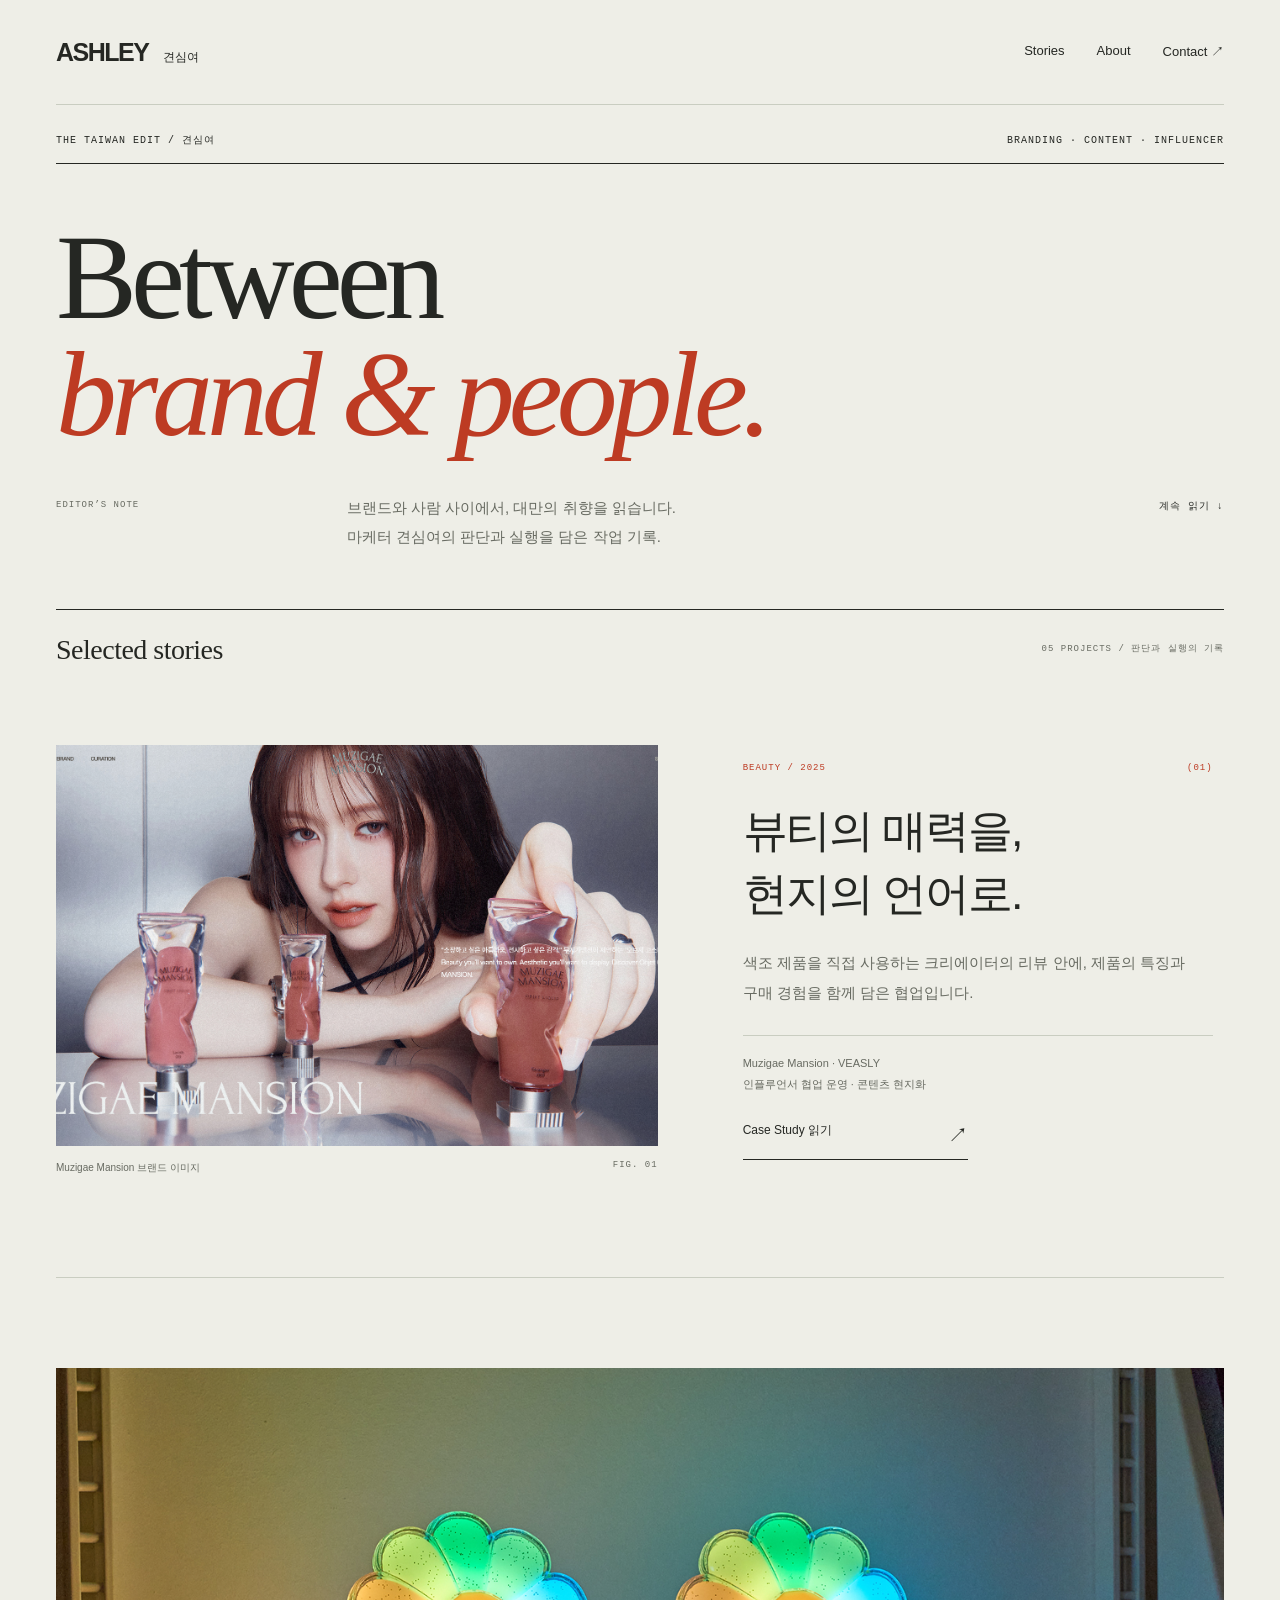
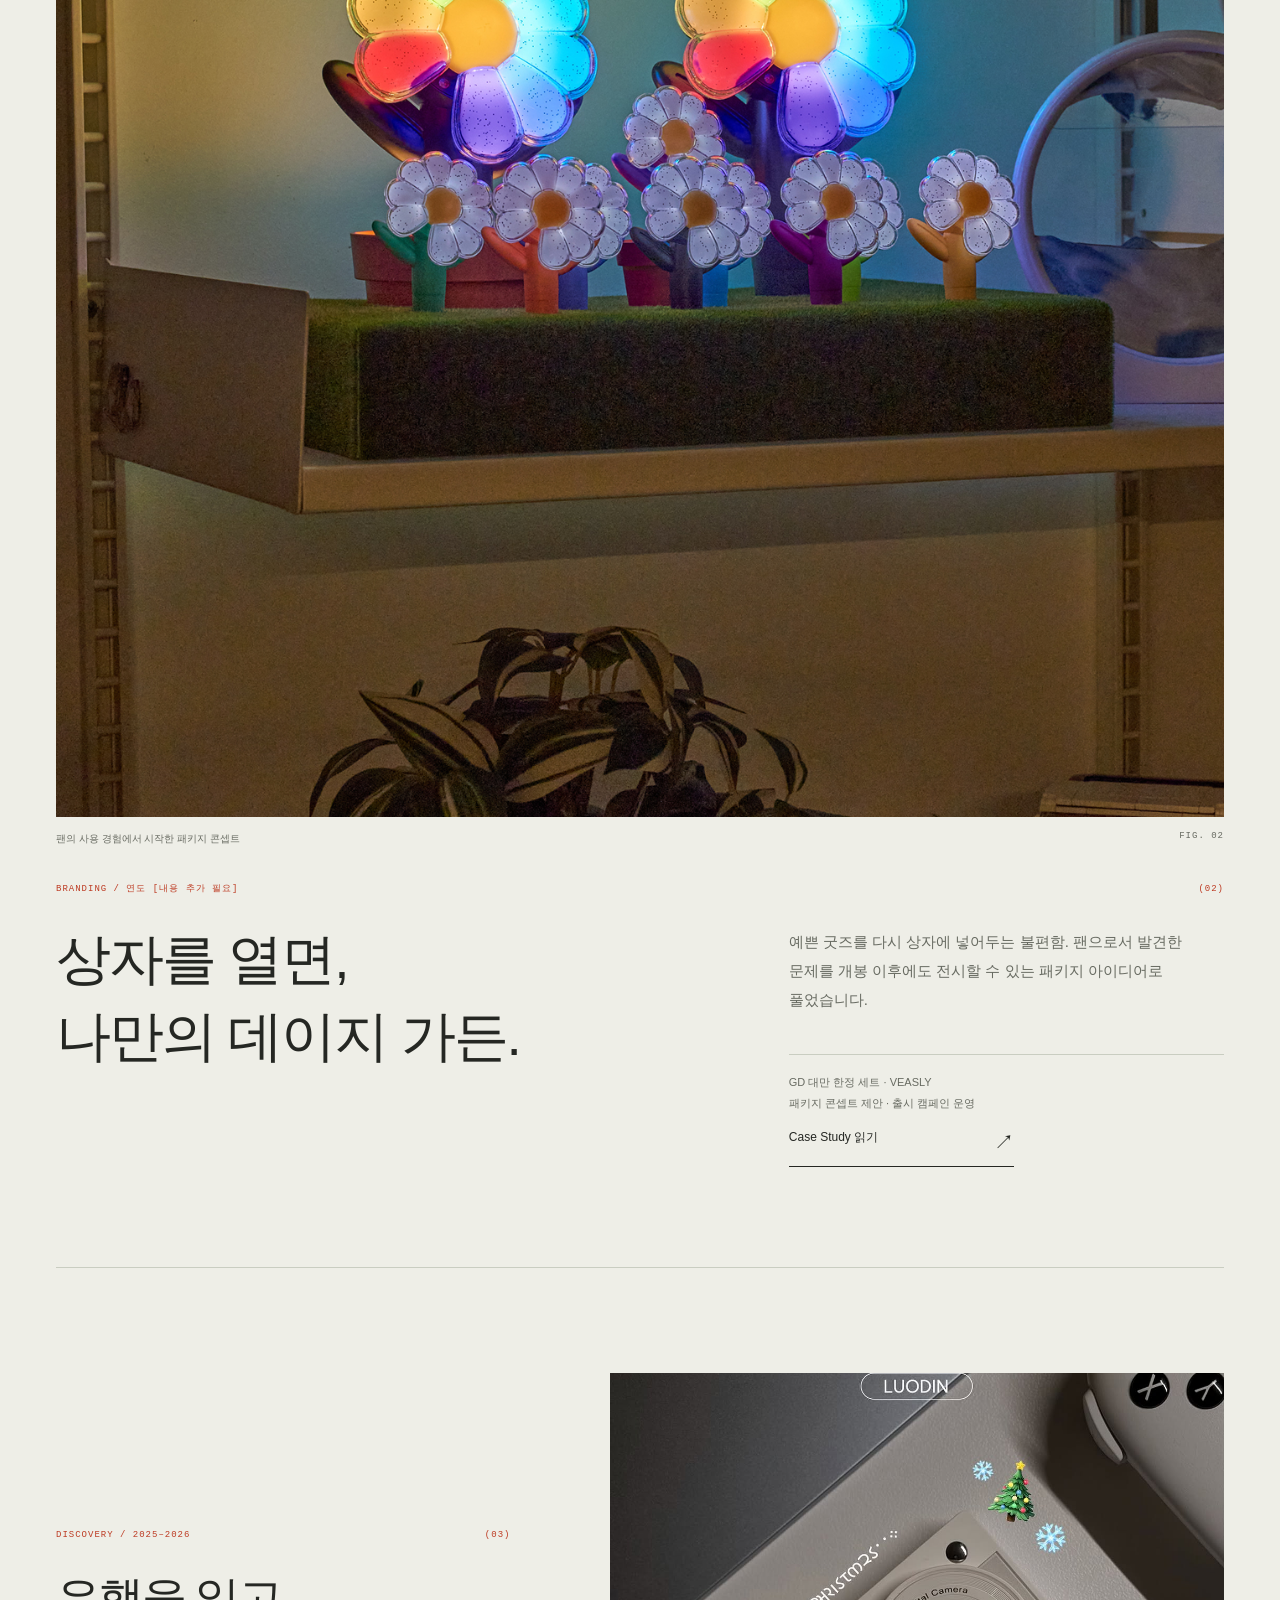
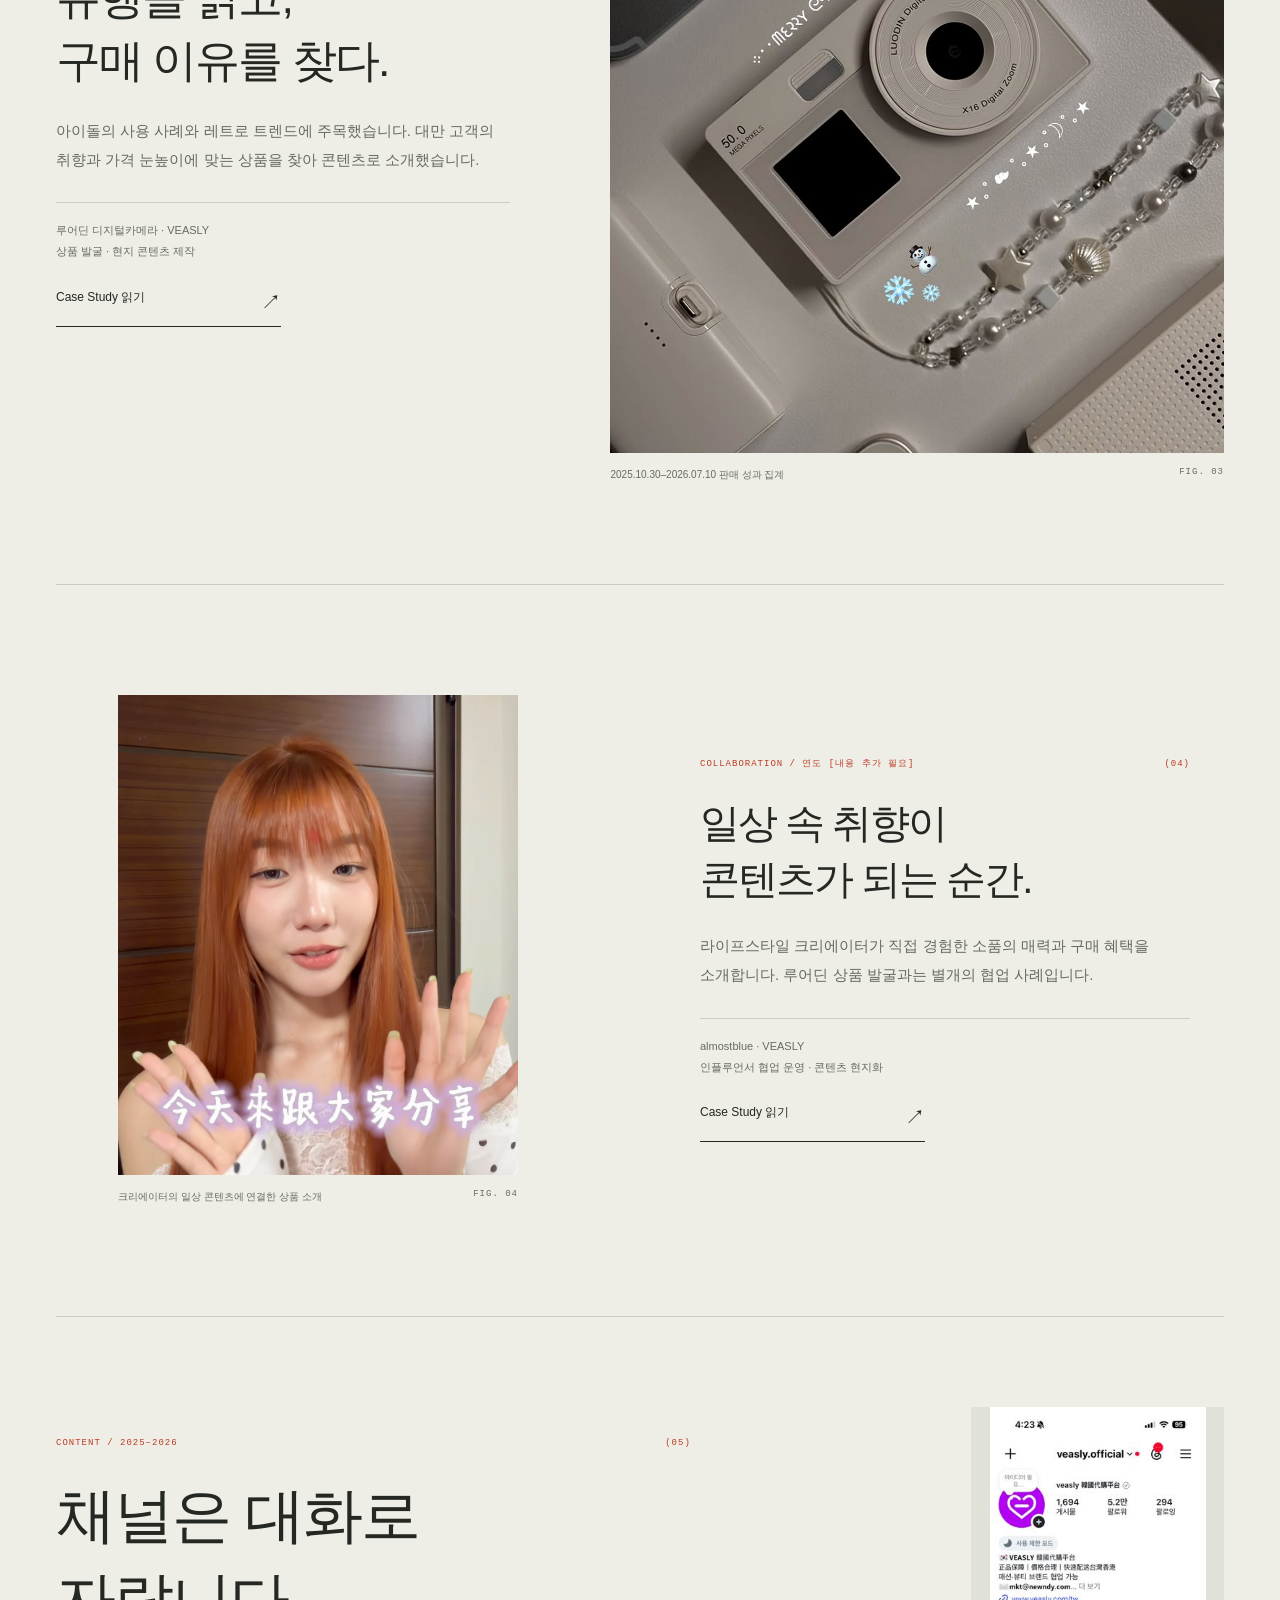
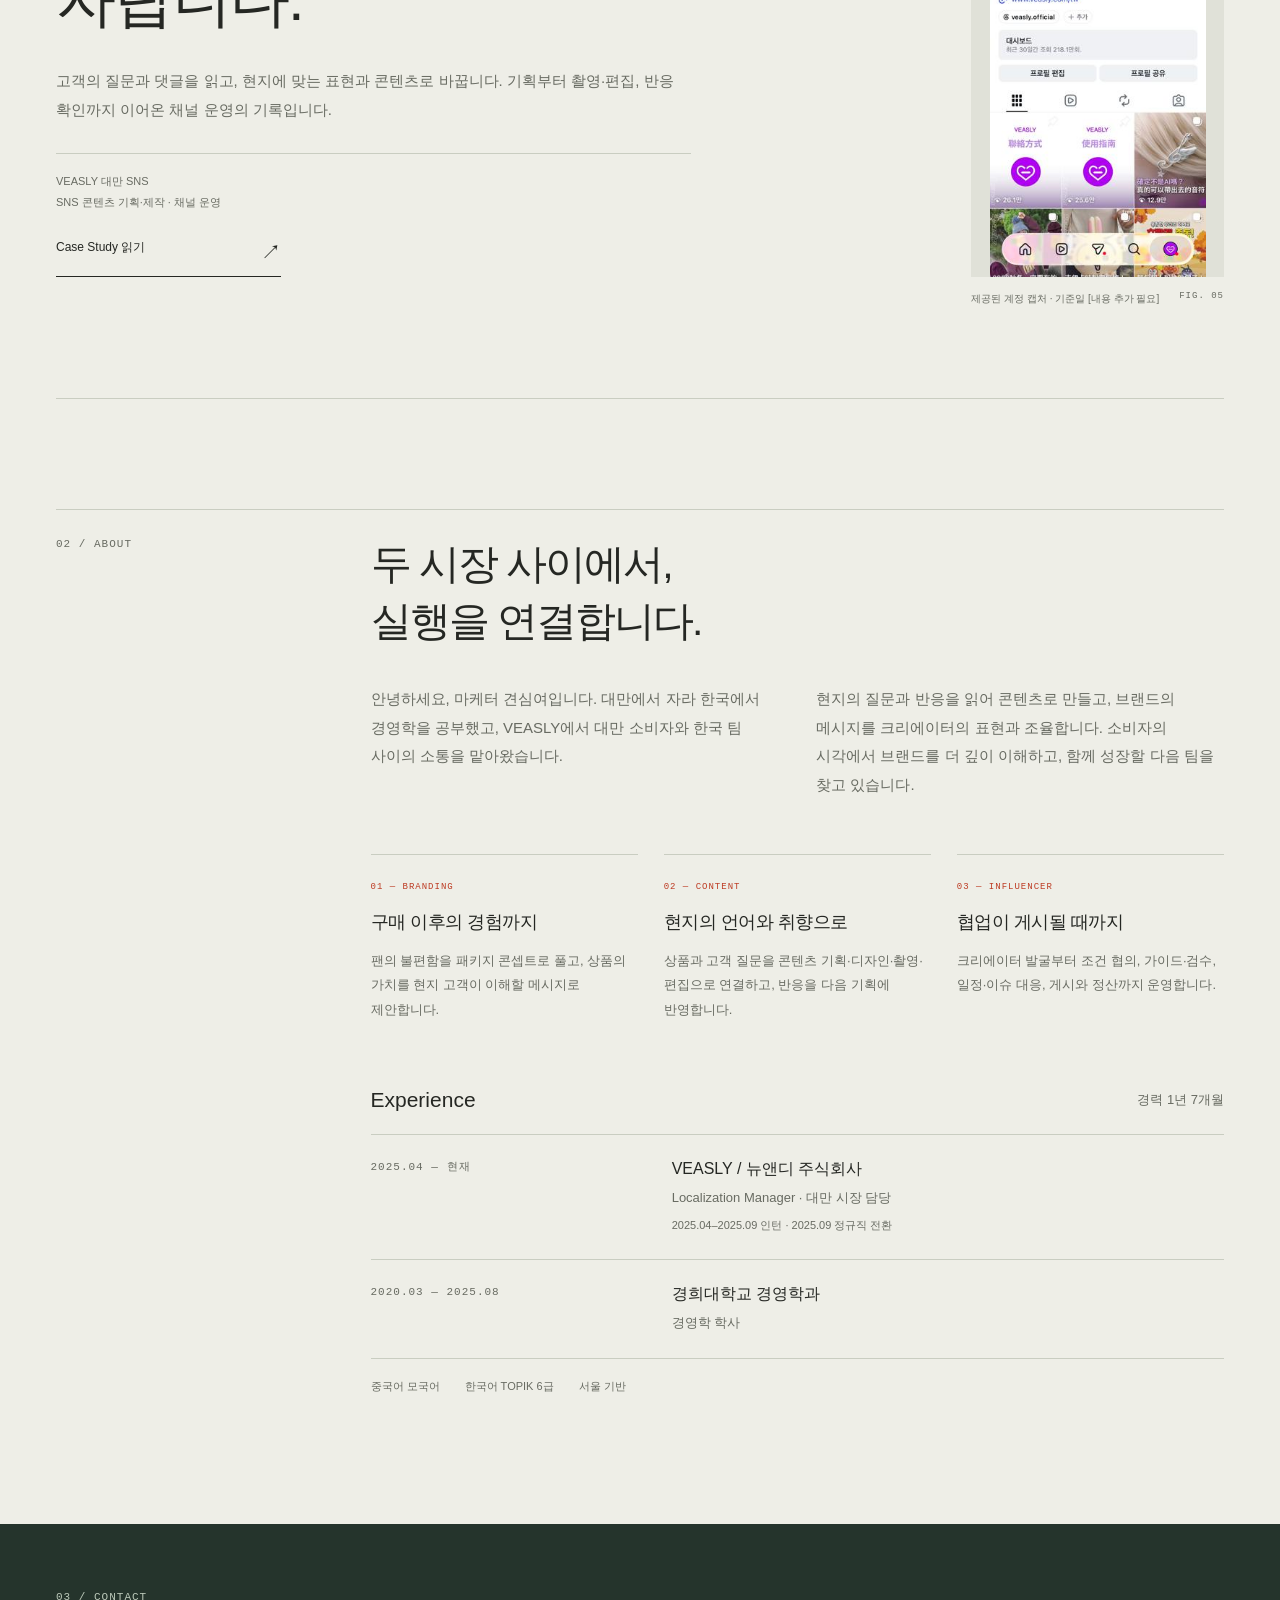
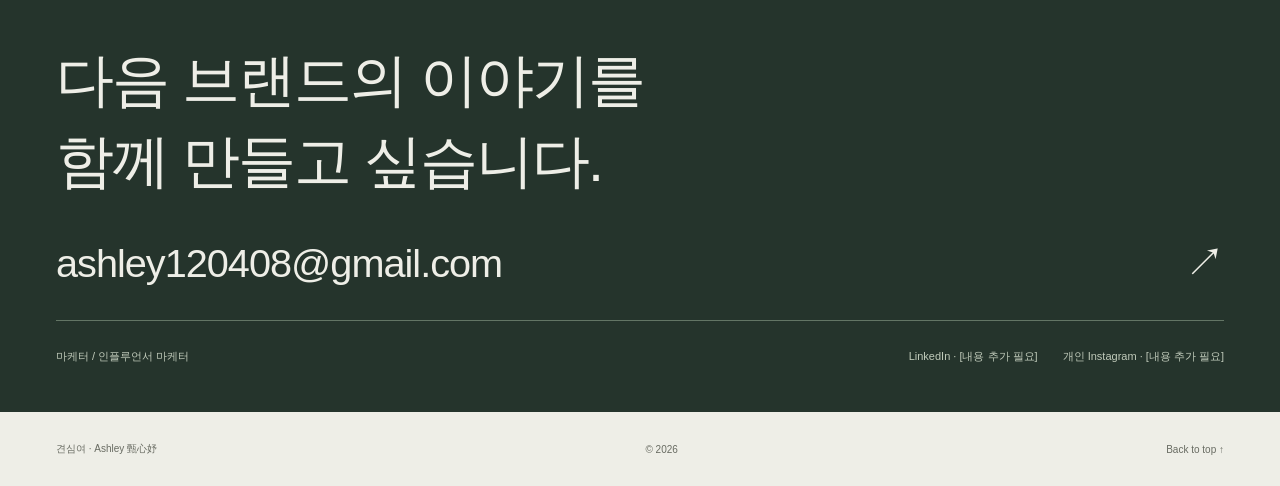
==== portfolio/index.html @ 05faa554 "Pair beauty campaign reach with supplied phone visual" ====
<!doctype html><html lang="ko"><head><meta charset="utf-8"><meta name="viewport" content="width=device-width, initial-scale=1"><meta name="description" content="견심여의 마케팅 포트폴리오. 브랜딩, 콘텐츠, 대만 인플루언서 협업과 현지화 사례."><meta name="theme-color" content="#eeeee7"><title>견심여 — 브랜드와 대만 소비자를 연결하는 마케터</title><link rel="icon" href="./assets/favicon.svg" type="image/svg+xml"><link rel="stylesheet" href="./style.css?v=beauty-result-3"><script src="./script.js" defer></script></head><body id="top"><a class="skip" href="#main">본문으로 이동</a><header class="header"><a class="wordmark" href="#home" aria-label="견심여 홈">ASHLEY<span>견심여</span></a><nav aria-label="주요 메뉴"><a href="#work">Stories</a><a href="#about">About</a><a href="#contact">Contact <span aria-hidden="true">↗</span></a></nav></header><main id="main"><section class="editorial-intro wrap" id="home"><div class="issue-line mono"><span>THE TAIWAN EDIT / 견심여</span><span>BRANDING · CONTENT · INFLUENCER</span></div><h1>Between<br><em>brand & people.</em></h1><div class="editors-note"><span class="mono">EDITOR’S NOTE</span><p>브랜드와 사람 사이에서, 대만의 취향을 읽습니다.<br>마케터 견심여의 판단과 실행을 담은 작업 기록.</p><a href="#work" class="mono">계속 읽기 ↓</a></div></section><section class="editorial-work wrap" id="work"><div class="contents-line"><h2>Selected stories</h2><span class="mono">05 PROJECTS / 판단과 실행의 기록</span></div><article class="editorial-story story-beauty"><div class="story-copy"><div class="story-kicker mono"><span>BEAUTY / 2025</span><span>(01)</span></div><h3><a href="beauty.html">뷰티의 매력을,<br>현지의 언어로.</a></h3><p class="story-description">색조 제품을 직접 사용하는 크리에이터의 리뷰 안에, 제품의 특징과 구매 경험을 함께 담은 협업입니다.</p><p class="story-role">Muzigae Mansion · VEASLY<br>인플루언서 협업 운영 · 콘텐츠 현지화</p><a class="story-read" href="beauty.html">Case Study 읽기 <span aria-hidden="true">↗</span></a></div><figure class="story-figure"><a href="beauty.html" aria-label="Muzigae Mansion · VEASLY Case Study"><img src="./assets/beauty-brand.png" alt="Muzigae Mansion 브랜드 비주얼과 색조 제품" fetchpriority="high"></a><figcaption><span>Muzigae Mansion 브랜드 이미지</span><span class="mono">FIG. 01</span></figcaption></figure></article><article class="editorial-story story-gd"><div class="story-copy"><div class="story-kicker mono"><span>BRANDING / 연도 [내용 추가 필요]</span><span>(02)</span></div><h3><a href="gd.html">상자를 열면,<br>나만의 데이지 가든.</a></h3><p class="story-description">예쁜 굿즈를 다시 상자에 넣어두는 불편함. 팬으로서 발견한 문제를 개봉 이후에도 전시할 수 있는 패키지 아이디어로 풀었습니다.</p><p class="story-role">GD 대만 한정 세트 · VEASLY<br>패키지 콘셉트 제안 · 출시 캠페인 운영</p><a class="story-read" href="gd.html">Case Study 읽기 <span aria-hidden="true">↗</span></a></div><figure class="story-figure"><a href="gd.html" aria-label="GD 대만 한정 세트 · VEASLY Case Study"><img src="./assets/gd-garden.png" alt="데이지 굿즈를 가든 전시대에 배치한 실제 사진" loading="lazy"></a><figcaption><span>팬의 사용 경험에서 시작한 패키지 콘셉트</span><span class="mono">FIG. 02</span></figcaption></figure></article><article class="editorial-story story-camera"><div class="story-copy"><div class="story-kicker mono"><span>DISCOVERY / 2025–2026</span><span>(03)</span></div><h3><a href="camera.html">유행을 읽고,<br>구매 이유를 찾다.</a></h3><p class="story-description">아이돌의 사용 사례와 레트로 트렌드에 주목했습니다. 대만 고객의 취향과 가격 눈높이에 맞는 상품을 찾아 콘텐츠로 소개했습니다.</p><p class="story-role">루어딘 디지털카메라 · VEASLY<br>상품 발굴 · 현지 콘텐츠 제작</p><a class="story-read" href="camera.html">Case Study 읽기 <span aria-hidden="true">↗</span></a></div><figure class="story-figure"><a href="camera.html" aria-label="루어딘 디지털카메라 · VEASLY Case Study"><img src="./assets/camera.jpg" alt="루어딘 디지털카메라 콘텐츠 이미지" loading="lazy"></a><figcaption><span>2025.10.30–2026.07.10 판매 성과 집계</span><span class="mono">FIG. 03</span></figcaption></figure></article><article class="editorial-story story-lifestyle"><div class="story-copy"><div class="story-kicker mono"><span>COLLABORATION / 연도 [내용 추가 필요]</span><span>(04)</span></div><h3><a href="lifestyle.html">일상 속 취향이<br>콘텐츠가 되는 순간.</a></h3><p class="story-description">라이프스타일 크리에이터가 직접 경험한 소품의 매력과 구매 혜택을 소개합니다. 루어딘 상품 발굴과는 별개의 협업 사례입니다.</p><p class="story-role">almostblue · VEASLY<br>인플루언서 협업 운영 · 콘텐츠 현지화</p><a class="story-read" href="lifestyle.html">Case Study 읽기 <span aria-hidden="true">↗</span></a></div><figure class="story-figure"><a href="lifestyle.html" aria-label="almostblue · VEASLY Case Study"><img src="./assets/lifestyle.png" alt="almostblue 미니 카메라를 소개하는 크리에이터" loading="lazy"></a><figcaption><span>크리에이터의 일상 콘텐츠에 연결한 상품 소개</span><span class="mono">FIG. 04</span></figcaption></figure></article><article class="editorial-story story-social"><div class="story-copy"><div class="story-kicker mono"><span>CONTENT / 2025–2026</span><span>(05)</span></div><h3><a href="social.html">채널은 대화로<br>자랍니다.</a></h3><p class="story-description">고객의 질문과 댓글을 읽고, 현지에 맞는 표현과 콘텐츠로 바꿉니다. 기획부터 촬영·편집, 반응 확인까지 이어온 채널 운영의 기록입니다.</p><p class="story-role">VEASLY 대만 SNS<br>SNS 콘텐츠 기획·제작 · 채널 운영</p><a class="story-read" href="social.html">Case Study 읽기 <span aria-hidden="true">↗</span></a></div><figure class="story-figure"><a href="social.html" aria-label="VEASLY 대만 SNS Case Study"><img src="./assets/social-account.jpg" alt="VEASLY 대만 공식 Instagram 프로필과 게시물" loading="lazy"></a><figcaption><span>제공된 계정 캡처 · 기준일 [내용 추가 필요]</span><span class="mono">FIG. 05</span></figcaption></figure></article></section><section class="about wrap" id="about"><div class="section-label mono">02 / ABOUT</div><div class="about-body"><h2>두 시장 사이에서,<br>실행을 연결합니다.</h2><div class="about-copy"><p>안녕하세요, 마케터 견심여입니다. 대만에서 자라 한국에서 경영학을 공부했고, VEASLY에서 대만 소비자와 한국 팀 사이의 소통을 맡아왔습니다.</p><p>현지의 질문과 반응을 읽어 콘텐츠로 만들고, 브랜드의 메시지를 크리에이터의 표현과 조율합니다. 소비자의 시각에서 브랜드를 더 깊이 이해하고, 함께 성장할 다음 팀을 찾고 있습니다.</p></div><div class="skills"><div><span class="mono">01 — BRANDING</span><h3>구매 이후의 경험까지</h3><p>팬의 불편함을 패키지 콘셉트로 풀고, 상품의 가치를 현지 고객이 이해할 메시지로 제안합니다.</p></div><div><span class="mono">02 — CONTENT</span><h3>현지의 언어와 취향으로</h3><p>상품과 고객 질문을 콘텐츠 기획·디자인·촬영·편집으로 연결하고, 반응을 다음 기획에 반영합니다.</p></div><div><span class="mono">03 — INFLUENCER</span><h3>협업이 게시될 때까지</h3><p>크리에이터 발굴부터 조건 협의, 가이드·검수, 일정·이슈 대응, 게시와 정산까지 운영합니다.</p></div></div><div class="career"><div class="career-head"><h3>Experience</h3><span>경력 1년 7개월</span></div><div class="career-row"><span class="mono">2025.04 — 현재</span><div><h4>VEASLY / 뉴앤디 주식회사</h4><p>Localization Manager · 대만 시장 담당</p><p class="small">2025.04–2025.09 인턴 · 2025.09 정규직 전환</p></div></div><div class="career-row"><span class="mono">2020.03 — 2025.08</span><div><h4>경희대학교 경영학과</h4><p>경영학 학사</p></div></div><div class="language"><span>중국어 모국어</span><span>한국어 TOPIK 6급</span><span>서울 기반</span></div></div></div></section><section class="contact" id="contact"><div class="wrap"><div class="section-label mono">03 / CONTACT</div><h2>다음 브랜드의 이야기를<br>함께 만들고 싶습니다.</h2><a class="email" href="mailto:ashley120408@gmail.com">ashley120408@gmail.com <span aria-hidden="true">↗</span></a><div class="contact-links"><span>마케터 / 인플루언서 마케터</span><div><span>LinkedIn · [내용 추가 필요]</span><span>개인 Instagram · [내용 추가 필요]</span></div></div></div></section></main><footer class="wrap footer"><span>견심여 · Ashley 甄心妤</span><span>© <span id="year">2026</span></span><a href="#top">Back to top ↑</a></footer></body></html>
---- portfolio/style.css ----
:root{--paper:#eeeee7;--ink:#252723;--muted:#686b62;--line:#c9cdc1;--accent:#bd3b23;--dark:#25342c}*{box-sizing:border-box}html{scroll-behavior:smooth;scroll-padding-top:30px}body{margin:0;background:var(--paper);color:var(--ink);font-family:Arial,'Apple SD Gothic Neo','Malgun Gothic',sans-serif;-webkit-font-smoothing:antialiased}a{color:inherit;text-decoration:none}img{display:block;max-width:100%;height:auto}p,dd{word-break:keep-all;overflow-wrap:anywhere}button,a{-webkit-tap-highlight-color:transparent}a:focus-visible{outline:2px solid var(--accent);outline-offset:6px}a:hover{color:var(--accent)}.wrap{max-width:1340px;width:calc(100% - 112px);margin:auto}.mono{font-family:'Courier New',monospace;font-size:11px;line-height:1.5;letter-spacing:1px}.header{width:calc(100% - 112px);max-width:1340px;margin:auto;height:105px;display:flex;justify-content:space-between;align-items:center;border-bottom:1px solid var(--line)}.wordmark{font-size:25px;font-weight:800;letter-spacing:-1.5px;display:flex;align-items:baseline;gap:15px}.wordmark span{font-size:12px;font-weight:500;letter-spacing:0}nav{display:flex;gap:32px;font-size:13px}.skip{position:absolute;top:-100px;left:10px;padding:15px;background:var(--ink);color:white;z-index:20}.skip:focus{top:10px}.hero{padding-top:32px}.hero-top{display:flex;justify-content:space-between}.hero h1{font-size:clamp(54px,7.2vw,108px);font-weight:600;line-height:1.13;letter-spacing:-6px;margin:57px 0 38px;word-break:keep-all}.hero em{font-style:normal;color:var(--accent)}.hero-end{display:flex;justify-content:space-between;align-items:end;margin-bottom:40px}.hero-end p{font-size:15px;line-height:1.85;margin:0;color:var(--muted)}.hero-end p span{font-size:11px;letter-spacing:1.5px;margin-left:12px;color:var(--accent)}.circle-link{width:64px;height:64px;border:1px solid var(--ink);border-radius:50%;display:grid;place-items:center;font-size:26px;transition:background .2s}.circle-link:hover{background:var(--ink);color:var(--paper)}figure{margin:0}.hero-feature{position:relative;background:#151715;height:530px;overflow:hidden}.hero-feature>a{display:block;height:100%}.hero-feature img{width:100%;height:100%;object-fit:contain;object-position:65% 45%}.hero-feature figcaption{position:absolute;left:36px;bottom:34px;display:flex;flex-direction:column;gap:13px;color:var(--paper);pointer-events:none}.hero-feature figcaption>span{font-family:'Courier New',monospace;font-size:10px;letter-spacing:2px}.hero-feature figcaption>a{font-size:23px;letter-spacing:-.5px;pointer-events:auto}.hero-feature figcaption>a:hover{color:#eaa990}.hero-caption{display:flex;justify-content:space-between;padding-top:15px;font-size:9px;color:var(--muted)}.about{margin-top:125px;padding-top:26px;border-top:1px solid var(--line);display:grid;grid-template-columns:1fr 3fr;gap:30px}.section-label{color:var(--muted)}h2{font-size:clamp(30px,3.2vw,46px);line-height:1.4;font-weight:500;letter-spacing:-2px;margin:0;word-break:keep-all}.about-copy{display:grid;grid-template-columns:1fr 1fr;gap:38px;margin:35px 0 55px}.about-copy p,.skills p{font-size:15px;line-height:1.9;color:var(--muted);margin:0}.skills{display:grid;grid-template-columns:repeat(3,1fr);gap:26px}.skills>div{border-top:1px solid var(--line);padding-top:20px}.skills .mono{font-size:9px;color:var(--accent)}.skills h3{font-size:18px;font-weight:500;letter-spacing:-.5px;margin:15px 0}.skills p{font-size:13px}.career{margin-top:65px}.career-head{display:flex;justify-content:space-between;align-items:center;margin-bottom:22px}.career-head h3{font-size:21px;font-weight:500;margin:0}.career-head>span{font-size:13px;color:var(--muted)}.career-row{display:grid;grid-template-columns:1fr 2fr;gap:25px;border-top:1px solid var(--line);padding:24px 0}.career-row .mono{color:var(--muted)}h4{font-size:16px;font-weight:500;margin:0}.career-row p{font-size:13px;color:var(--muted);line-height:1.7;margin:7px 0 0}.career-row .small{font-size:11px}.language{border-top:1px solid var(--line);display:flex;gap:25px;padding-top:20px;font-size:11px;color:var(--muted)}.work{margin-top:125px;padding-top:25px;border-top:1px solid var(--line)}.section-heading{display:flex;justify-content:space-between;align-items:end;margin:28px 0 50px}.section-heading p{font-size:13px;line-height:1.8;color:var(--muted);margin:0}.work-grid{display:grid;grid-template-columns:1fr 1fr;column-gap:40px;row-gap:70px}.work-image{height:440px;display:block;position:relative;overflow:hidden;background:#dfe1d7}.work-image img{height:100%;width:100%;object-fit:cover;transition:transform .5s}.work-image:hover img{transform:scale(1.025)}.beauty .work-image img{object-position:left;object-fit:cover;width:200%;max-width:none}.gd .work-image img{object-fit:contain;background:#171916}.camera .work-image img{object-position:50% 48%}.lifestyle .work-image img{object-position:left;width:200%;max-width:none}.social .work-image img{object-fit:contain;background:#dddcd4}.image-index{position:absolute;top:17px;left:17px;font-size:9px;letter-spacing:1px;background:var(--paper);color:var(--ink);padding:7px 10px}.image-arrow{position:absolute;right:17px;bottom:17px;font-size:24px;background:var(--paper);width:42px;height:42px;display:grid;place-items:center;color:var(--ink)}.work-heading{margin:23px 0 8px}.work-heading .mono{color:var(--accent);font-size:9px}.work-heading h3{font-size:25px;line-height:1.45;font-weight:500;letter-spacing:-1px;margin:10px 0}.brand{color:var(--muted);font-size:12px;margin:0 0 22px}.work-meta{margin:0;font-size:12px;line-height:1.7}.work-meta>div{display:grid;grid-template-columns:42px 1fr;margin:8px 0}.work-meta dt{color:var(--muted)}dd{margin:0}.work-result{margin-top:25px;border-top:1px solid var(--line);padding-top:20px;display:flex;align-items:center;gap:20px}.work-result strong{font-size:34px;font-weight:500;letter-spacing:-1.5px;white-space:nowrap}.work-result>span{font-size:12px;line-height:1.7}.work-result small{display:block;font-size:10px;color:var(--muted);line-height:1.6;margin-top:4px}.text-link{margin-top:22px;display:inline-flex;gap:45px;font-size:12px;border-bottom:1px solid var(--ink);padding-bottom:7px}.contact{margin-top:130px;background:var(--dark);color:var(--paper);padding:65px 0 45px}.contact .section-label{color:#bbc8b9}.contact h2{font-size:clamp(32px,4.5vw,64px);margin:35px 0}.email{display:flex;justify-content:space-between;align-items:center;font-size:clamp(22px,3.1vw,45px);letter-spacing:-1px;border-bottom:1px solid #637565;padding:0 0 30px}.email:hover{color:#c4d3a6}.contact-links{display:flex;justify-content:space-between;gap:30px;margin-top:26px;color:#c1cbbb;font-size:11px;line-height:1.8}.contact-links>div{display:flex;gap:25px}.footer{display:flex;justify-content:space-between;align-items:center;padding:30px 0;font-size:10px;color:var(--muted)}.case-main{padding-top:35px}.back-link{color:var(--muted)}.case-title{margin:55px 0 45px;max-width:1050px}.case-title>.mono{color:var(--accent)}.case-title h1{font-size:clamp(38px,5.5vw,74px);font-weight:500;line-height:1.3;letter-spacing:-3px;word-break:keep-all;margin:20px 0}.case-brand{color:var(--muted);font-size:15px}.case-meta{display:grid;grid-template-columns:1fr 1fr;gap:30px;margin-top:35px;font-size:13px;line-height:1.8}.case-meta dt{font-size:10px;color:var(--muted);letter-spacing:1px;margin-bottom:6px}.case-cover{background:#dfe1d7}.case-cover img{height:580px;width:100%;object-fit:contain}.case-cover.gd{background:#171916}.case-cover figcaption{background:var(--paper);padding-top:12px;font-size:11px;color:var(--muted)}.case-layout{display:grid;grid-template-columns:1fr 3fr;gap:55px;margin-top:85px}.case-nav{align-self:start;position:sticky;top:30px;display:flex;flex-direction:column;gap:18px;font-size:12px;color:var(--muted)}.case-copy{max-width:790px}.case-section{padding-top:23px;border-top:1px solid var(--line);margin-bottom:65px;scroll-margin-top:30px}.case-section>.mono{font-size:10px;color:var(--accent)}.case-section h2{font-size:29px;letter-spacing:-1px;margin:14px 0 18px}.case-section p{font-size:16px;line-height:2;color:var(--muted);margin:0}.case-metric{display:grid;grid-template-columns:1fr;gap:10px;margin:30px 0}.case-metric strong{font-size:65px;letter-spacing:-3px;font-weight:500}.case-metric span{font-size:14px}.case-metric small{font-size:11px;color:var(--muted)}.evidence{background:#e4e5dd;padding:20px}.evidence img{max-height:560px;object-fit:contain;width:100%}.evidence figcaption{font-size:11px;line-height:1.8;color:var(--muted);margin-top:15px}.next-project{border-top:1px solid var(--line);padding:30px 0 75px;display:flex;flex-direction:column;gap:20px}.next-project .mono{color:var(--muted)}.next-project a{font-size:32px;line-height:1.5;letter-spacing:-1px;word-break:keep-all}@media(min-width:1500px){.hero h1{font-size:108px}}@media(max-width:1000px){.wrap,.header{width:calc(100% - 64px)}.hero h1{letter-spacing:-4px}.hero-feature{height:450px}.hero-feature figcaption>a{font-size:18px}.about{grid-template-columns:1fr;gap:30px}.work-image{height:370px}.work-heading h3{font-size:22px}.case-layout{grid-template-columns:1fr 3fr;gap:30px}.case-cover img{height:500px}}@media(max-width:640px){.wrap,.header{width:calc(100% - 40px)}.header{height:80px}.wordmark{font-size:21px;gap:8px}.wordmark span{font-size:10px}nav{gap:17px;font-size:11px}.hero{padding-top:23px}.hero-top{font-size:9px;letter-spacing:.6px}.hero h1{font-size:clamp(38px,9vw,58px);letter-spacing:-2.8px;line-height:1.25;margin:40px 0 30px}.hero-end p{font-size:12px;line-height:1.9;max-width:260px}.circle-link{width:42px;height:42px;flex-shrink:0;font-size:20px}.hero-feature{height:370px}.hero-feature img{object-position:center;height:300px}.hero-feature figcaption{left:20px;right:15px;bottom:20px;gap:8px}.hero-feature figcaption>a{font-size:15px;line-height:1.6}.hero-caption{font-size:8px;letter-spacing:0;gap:20px;line-height:1.6}.hero-caption>span:last-child{text-align:right}.about,.work{margin-top:75px}.about-copy{grid-template-columns:1fr;gap:18px;margin:26px 0 35px}.about-copy p{font-size:14px}.skills{grid-template-columns:1fr;gap:25px}.skills h3{font-size:19px;margin:12px 0}.skills p{font-size:14px}.career{margin-top:40px}.career-row{grid-template-columns:1fr;gap:12px;padding:22px 0}.language{gap:14px;font-size:10px}.section-heading{align-items:start;flex-direction:column;gap:20px;margin-bottom:35px}.section-heading h2{font-size:30px}.work-grid{grid-template-columns:1fr;gap:48px}.work-image{height:380px}.work-heading h3{font-size:24px}.work-result{gap:18px}.contact{margin-top:75px;padding:45px 0 30px}.contact h2{font-size:30px;letter-spacing:-1.5px;margin:28px 0}.email{font-size:clamp(17px,5vw,25px);letter-spacing:-.5px;padding-bottom:25px}.contact-links{flex-direction:column;gap:15px}.contact-links>div{flex-direction:column;gap:5px}.footer{font-size:9px;gap:10px;line-height:1.5}.case-main{padding-top:25px}.case-title{margin:35px 0}.case-title h1{font-size:38px;letter-spacing:-2px}.case-meta{grid-template-columns:1fr;gap:18px}.case-cover img{height:390px}.case-layout{grid-template-columns:1fr;gap:35px;margin-top:45px}.case-nav{position:static;flex-direction:row;flex-wrap:wrap;gap:15px;padding-bottom:20px;border-bottom:1px solid var(--line);font-size:11px}.case-section{margin-bottom:45px}.case-section p{font-size:15px;line-height:1.95}.evidence{padding:12px}.next-project a{font-size:25px}}@media(prefers-reduced-motion:reduce){html{scroll-behavior:auto}*{transition:none!important}}
.hero-feature figcaption{background:#151715;padding:12px 16px;left:20px;bottom:20px;max-width:calc(100% - 40px)}
/* Project Archive */
.archive-intro{padding-top:30px;padding-bottom:55px}.archive-intro-body{display:flex;justify-content:space-between;align-items:flex-end;gap:40px;margin-top:42px}.archive-intro h1{font-size:clamp(40px,5.4vw,78px);letter-spacing:-4px;font-weight:500;line-height:1.2;margin:0;word-break:keep-all}.archive-intro em{font-style:normal;color:var(--accent)}.archive-intro-body>p{font-size:13px;line-height:1.9;color:var(--muted);margin:0 0 4px}.archive{border-top:1px solid var(--line);padding-top:23px}.archive-heading{display:flex;justify-content:space-between;align-items:center;margin-bottom:30px;gap:20px}.archive-heading h2{font-size:24px;letter-spacing:-.7px}.archive-count{font-size:12px;vertical-align:top;display:inline-block;margin:4px 0 0 10px;letter-spacing:0;color:var(--accent)}.archive-heading>.mono{color:var(--muted);font-size:10px}.archive-grid{display:grid;grid-template-columns:repeat(2,minmax(0,1fr));gap:48px 24px}.archive-link{display:block;color:var(--ink)}.archive-visual{position:relative;height:clamp(380px,44vw,620px);overflow:hidden;background:#dedfd6}.archive-visual img{width:100%;height:100%;object-fit:cover;transition:transform .65s cubic-bezier(.2,.7,.3,1)}.beauty .archive-visual img,.lifestyle .archive-visual img{width:200%;max-width:none;object-position:left}.gd .archive-visual{background:#171916}.gd .archive-visual img{object-fit:contain}.camera .archive-visual img{object-position:center}.social .archive-visual{background:#dadbd3}.social .archive-visual img{object-fit:contain}.archive-number{position:absolute;top:20px;left:20px;padding:7px 9px;background:var(--paper);font-size:10px;color:var(--ink)}.archive-open{position:absolute;right:20px;top:18px;background:var(--paper);color:var(--ink);height:35px;width:35px;display:grid;place-items:center;font-size:23px;transition:transform .3s}.archive-meta{padding-top:17px}.archive-title{display:flex;justify-content:space-between;align-items:baseline;gap:18px}.archive-title h3{font-size:21px;font-weight:500;letter-spacing:-.7px;line-height:1.5;margin:0;word-break:keep-all}.archive-year{font-family:'Courier New',monospace;font-size:11px;color:var(--muted);flex-shrink:0}.archive-meta>p{font-size:12px;color:var(--muted);margin:6px 0 0;line-height:1.7}.archive-reveal{position:absolute;bottom:0;left:0;right:0;background:var(--dark);color:var(--paper);padding:26px 28px;opacity:0;visibility:hidden;transform:translateY(12px);transition:opacity .25s,transform .25s}.archive-reveal p{font-size:14px;line-height:1.8;margin:0 0 16px;max-width:440px}.archive-reveal strong{display:block;font-size:22px;font-weight:500;letter-spacing:-.5px}.archive-reveal small{display:block;font-size:10px;color:#bdc9b9;line-height:1.7;margin-top:5px}.archive-reveal>.mono{display:block;font-size:9px;letter-spacing:1px;margin-top:22px}.archive-link:focus .archive-reveal{opacity:1;visibility:visible;transform:none}.archive-link:focus .archive-open{transform:rotate(45deg)}.archive-link:focus-visible{outline-offset:7px}.archive-item:last-child{grid-column:1 / -1;max-width:none}.archive-item:last-child .archive-visual{height:480px}.archive-item:last-child .archive-visual img{object-position:center}.archive-item:last-child .archive-reveal{width:50%;right:auto}.archive+.about{margin-top:110px}@media(hover:hover) and (pointer:fine){.archive-link:hover .archive-reveal{opacity:1;visibility:visible;transform:none}.archive-link:hover .archive-visual img{transform:scale(1.025)}.archive-link:hover .archive-open{transform:rotate(45deg)}}@media(max-width:1000px){.archive-intro-body{gap:30px}.archive-intro h1{font-size:55px;letter-spacing:-3px}.archive-intro-body>p{max-width:240px;font-size:12px}.archive-title{align-items:start;flex-direction:column;gap:5px}.archive-reveal{padding:22px}.archive-grid{gap:35px 20px}}@media(max-width:640px){.archive-intro{padding-top:22px;padding-bottom:35px}.archive-intro-body{margin-top:30px;flex-direction:column;align-items:start;gap:20px}.archive-intro h1{font-size:clamp(36px,9vw,55px);letter-spacing:-2px}.archive-intro-body>p{max-width:none;font-size:12px}.archive-heading{margin-bottom:22px;align-items:baseline}.archive-heading h2{font-size:21px}.archive-heading>.mono{font-size:8px;letter-spacing:0;max-width:90px;text-align:right}.archive-grid{grid-template-columns:1fr;gap:32px}.archive-visual{height:440px}.archive-title{flex-direction:row;align-items:baseline;gap:14px}.archive-title h3{font-size:19px}.archive-year{font-size:9px}.archive-meta>p{font-size:11px}.archive-item:last-child{grid-column:auto}.archive-item:last-child .archive-visual{height:440px}.archive-item:last-child .archive-reveal{width:auto;right:0}.archive+.about{margin-top:75px}}@media(max-width:640px),(hover:none),(pointer:coarse){.archive-reveal{position:static;opacity:1;visibility:visible;transform:none;padding:16px 18px;background:#e2e4da;color:var(--ink)}.archive-visual{height:auto!important}.archive-visual img{height:430px}.archive-reveal p{font-size:12px;margin-bottom:10px}.archive-reveal strong{font-size:18px}.archive-reveal small{color:var(--muted)}.archive-reveal>.mono{margin-top:12px}.archive-item:last-child .archive-reveal{width:auto}.archive-item:last-child .archive-visual img{height:430px}}@media(prefers-reduced-motion:reduce){.archive-reveal,.archive-visual img,.archive-open{transition:none}}
/* Editorial edition: typographic cover, varying article spreads. */
.editorial-intro{padding:28px 0 58px}.issue-line{display:flex;justify-content:space-between;gap:20px;border-bottom:1px solid var(--ink);padding-bottom:15px;font-size:10px}.editorial-intro h1{font-family:Georgia,'Times New Roman',serif;font-size:clamp(70px,9.5vw,144px);font-weight:400;line-height:.96;letter-spacing:-6px;margin:55px 0 42px}.editorial-intro h1 em{font-weight:400;color:var(--accent)}.editors-note{display:grid;grid-template-columns:1fr 3fr auto;gap:30px;align-items:start}.editors-note>span{color:var(--muted);font-size:9px;padding-top:5px}.editors-note p{font-size:15px;line-height:1.9;margin:0;color:var(--muted)}.editors-note>a{padding-top:5px;font-size:10px}.contents-line{border-top:1px solid var(--ink);padding:20px 0;display:flex;justify-content:space-between;align-items:center}.contents-line h2{font-family:Georgia,serif;font-size:28px;font-weight:400;letter-spacing:-.5px}.contents-line .mono{font-size:9px;color:var(--muted)}.editorial-story{display:grid;grid-template-columns:1fr 1fr;gap:65px;align-items:center;padding:55px 0 100px;border-bottom:1px solid var(--line)}.story-copy{max-width:490px}.story-kicker{font-size:9px;display:flex;justify-content:space-between;color:var(--accent);gap:20px}.story-copy h3{font-size:clamp(32px,3.5vw,53px);line-height:1.4;letter-spacing:-2px;font-weight:500;margin:24px 0}.story-description{font-size:15px;line-height:1.95;color:var(--muted);margin:0 0 28px}.story-role{font-size:11px;line-height:1.9;color:var(--muted);border-top:1px solid var(--line);padding-top:17px;margin-bottom:27px}.story-read{display:flex;justify-content:space-between;border-bottom:1px solid var(--ink);padding-bottom:10px;font-size:12px;max-width:225px}.story-read span{font-size:20px}.story-figure>a{display:block;overflow:hidden;background:#e0e1d8}.story-figure img{height:580px;width:100%;object-fit:cover;transition:transform .6s}.story-figure a:hover img{transform:scale(1.02)}.story-figure figcaption{display:flex;justify-content:space-between;gap:20px;font-size:10px;line-height:1.8;color:var(--muted);padding-top:13px}.story-figure figcaption .mono{font-size:9px;white-space:nowrap}.story-beauty{grid-template-columns:1.2fr 1fr}.story-beauty .story-figure{grid-column:1;grid-row:1}.story-beauty .story-copy{grid-column:2;grid-row:1;padding-left:20px}.story-beauty img,.story-lifestyle img{width:200%;max-width:none;object-position:left}.story-gd{display:flex;flex-direction:column;gap:35px;padding-top:90px}.story-gd .story-figure{width:100%;order:-1}.story-gd .story-figure>a{background:#171916}.story-gd img{height:660px;object-fit:contain}.story-gd .story-copy{max-width:none;width:100%;display:grid;grid-template-columns:1.5fr 1fr;gap:0 80px}.story-gd .story-kicker{grid-column:1/-1}.story-gd h3{grid-column:1;grid-row:2/5;font-size:clamp(36px,4.3vw,64px);margin-bottom:0}.story-gd .story-description{margin-top:30px}.story-gd .story-role{margin-bottom:15px}.story-camera{grid-template-columns:1fr 1.35fr;padding-top:105px;gap:100px}.story-camera img{height:680px}.story-lifestyle{grid-template-columns:1fr 1fr;padding:110px 0;gap:120px}.story-lifestyle .story-figure{order:-1;max-width:400px;width:100%;margin:0 auto}.story-lifestyle img{height:480px}.story-lifestyle h3{font-size:40px}.story-social{grid-template-columns:1.5fr 1fr;padding:90px 0;gap:110px}.story-social .story-copy{max-width:650px}.story-social h3{font-size:60px}.story-social .story-figure{max-width:310px;justify-self:end}.story-social img{height:470px;object-fit:contain}.editorial-work+.about{margin-top:110px}.story-flow{display:grid;grid-template-columns:1fr 3fr;gap:60px;margin-top:90px}.story-progress{display:flex;flex-direction:column;gap:0;position:sticky;top:35px;align-self:start}.story-progress a{display:flex;gap:18px;align-items:center;font-size:13px;padding:16px 0;border-bottom:1px solid var(--line);color:var(--muted)}.story-progress .mono{color:var(--accent);font-size:9px}.story-progress a[aria-current="step"]{color:var(--ink);font-weight:700}.story-chapters{max-width:820px}.story-chapter{padding:30px 0 90px;border-top:1px solid var(--line);scroll-margin-top:35px}.chapter-label{display:flex;justify-content:space-between;font-size:10px;color:var(--accent)}.chapter-label>span:last-child{font-size:22px;line-height:1}.story-chapter h2{font-size:clamp(30px,3vw,42px);line-height:1.5;margin:26px 0 28px;max-width:720px}.story-chapter>p{font-size:16px;line-height:2.05;color:var(--muted);max-width:680px;margin:0 0 20px}.story-chapter:nth-child(2){padding-left:55px}.story-chapter:nth-child(2) h2{font-size:37px;color:var(--accent)}.chapter-image{margin-top:40px;background:#171916}.chapter-image img{width:100%;height:520px;object-fit:contain}.chapter-image figcaption{font-size:11px;color:var(--muted);padding-top:14px;background:var(--paper);line-height:1.8}.narrative-case .case-title h1{max-width:1000px}.narrative-case .case-cover{max-width:1100px;margin-left:auto}.story-chapter .case-metric{margin:40px 0}.story-chapter .case-metric strong{font-family:Georgia,serif;font-size:100px}.story-chapter .evidence{background:none;padding:0;margin-top:45px}.story-chapter .evidence img{max-height:650px}.story-chapter:last-child{padding-bottom:60px}@media(max-width:1000px){.editorial-intro h1{font-size:95px;letter-spacing:-4px}.editorial-story{gap:40px}.story-camera,.story-lifestyle,.story-social{gap:55px}.story-figure img{height:470px}.story-gd img{height:570px}.story-gd .story-copy{gap:0 35px}.story-camera img{height:540px}.story-social h3{font-size:44px}.story-flow{gap:35px;grid-template-columns:1fr 3fr}.story-chapter:nth-child(2){padding-left:25px}}@media(max-width:640px){.editorial-intro{padding:20px 0 35px}.issue-line{font-size:8px;letter-spacing:0}.issue-line>span:last-child{max-width:140px;text-align:right}.editorial-intro h1{font-size:clamp(49px,11.8vw,76px);letter-spacing:-2px;line-height:1.03;margin:36px 0 30px}.editors-note{grid-template-columns:1fr;gap:12px}.editors-note p{font-size:12px;line-height:1.9}.editors-note>a{justify-self:end}.contents-line h2{font-size:23px}.contents-line .mono{font-size:8px;letter-spacing:0;max-width:105px;text-align:right}.editorial-story{display:flex;flex-direction:column;align-items:stretch;gap:28px;padding:25px 0 55px}.story-copy{max-width:none}.story-beauty .story-copy{padding:0}.story-figure{order:-1!important}.story-copy h3,.story-lifestyle h3,.story-social h3{font-size:32px;letter-spacing:-1.5px;margin:18px 0}.story-description{font-size:14px;line-height:1.9;margin-bottom:22px}.story-figure img{height:440px}.story-gd{padding-top:55px}.story-gd img{height:420px}.story-gd .story-copy{display:block}.story-gd h3{font-size:34px}.story-gd .story-description{margin-top:20px}.story-camera{padding-top:55px}.story-camera img{height:470px}.story-lifestyle{padding:55px 0;gap:28px}.story-lifestyle .story-figure{max-width:270px;align-self:flex-start;margin:0}.story-lifestyle img{height:350px}.story-social{padding:55px 0;gap:28px}.story-social .story-figure{max-width:250px;align-self:flex-end}.story-social img{height:380px}.editorial-work+.about{margin-top:65px}.story-flow{display:block;margin-top:40px}.story-progress{position:static;flex-direction:row;flex-wrap:wrap;gap:12px;margin-bottom:35px}.story-progress a{font-size:10px;padding:8px 0;gap:7px}.story-chapter{padding:25px 0 50px}.story-chapter h2,.story-chapter:nth-child(2) h2{font-size:29px;line-height:1.5;letter-spacing:-1px;margin:20px 0}.story-chapter:nth-child(2){padding-left:0}.story-chapter>p{font-size:15px;line-height:1.95}.chapter-image img{height:370px}.story-chapter .case-metric strong{font-size:76px}.narrative-case .case-cover img{height:390px}}@media(prefers-reduced-motion:reduce){.story-figure img{transition:none}}

.story-beauty .story-figure img{width:100%;max-width:100%;height:auto;aspect-ratio:1.5;object-fit:cover;object-position:50% 50%}
@media(max-width:640px){.story-beauty .story-figure img{aspect-ratio:1.4;height:auto}}

.story-gd .story-figure img{object-fit:cover;object-position:center 38%}
@media(max-width:640px){.story-gd .story-figure img{height:auto;aspect-ratio:1.1;object-fit:cover;object-position:center}}
/* Show the complete daisy garden photograph at its original ratio. */
.story-gd .story-figure img{height:auto;width:100%;object-fit:contain;aspect-ratio:auto}
/* Let the GD opening photograph fill its own natural bounds. */
.narrative-case .case-cover.gd{background:transparent}
.narrative-case .case-cover.gd img{width:100%;height:auto;object-fit:contain}
/* Show the GD strategy photograph without black letterboxing. */
.narrative-case .chapter-image{background:transparent}
.narrative-case .chapter-image img{width:100%;height:auto;object-fit:contain}

/* Editorial creator evidence spread. */
.creator-spread{display:grid;grid-template-columns:minmax(0,1.15fr) minmax(0,1fr);gap:24px 36px;align-items:center;margin-top:45px;border-top:1px solid var(--line);padding-top:30px}
.creator-phone img{width:100%;height:auto;max-height:650px;object-fit:contain}
.creator-profile{padding:20px 0;min-width:0}
.creator-profile>.mono{font-size:9px;color:var(--muted)}
.creator-profile>a{display:block;margin-top:24px}
.creator-profile img{width:100%;height:auto}
.creator-name{font-family:Georgia,serif;font-size:32px;letter-spacing:-1px;display:flex;justify-content:space-between;margin:25px 0 15px}
.creator-name>span{font-family:Arial,sans-serif;font-size:20px}
.creator-description{font-size:14px;line-height:1.9;color:var(--muted);margin:0}
.creator-note{border-top:1px solid var(--line);margin-top:30px;padding-top:20px}
.creator-note>.mono{font-size:9px;color:var(--accent)}
.creator-note p{font-size:11px;line-height:1.9;color:var(--muted);margin:10px 0 0}
.creator-spread>figcaption{grid-column:1/-1;font-size:10px;line-height:1.8;color:var(--muted);padding-top:15px;border-top:1px solid var(--line)}
@media(max-width:640px){.creator-spread{grid-template-columns:1fr;gap:20px;padding-top:22px}.creator-phone{width:85%;max-width:330px;margin:auto}.creator-profile{padding:5px 0 0}.creator-profile>a{max-width:430px;margin-top:15px}.creator-name{font-size:28px;margin-top:20px}.creator-note{margin-top:22px}.creator-description{font-size:13px}}
/* Pair the phone and creator profile as one balanced editorial spread. */
.creator-spread{grid-template-columns:minmax(0,.85fr) minmax(0,1.15fr);gap:24px 28px;align-items:center;max-width:690px;margin-left:auto;margin-right:auto}
.creator-phone{width:100%;max-width:230px;margin:0 auto}
.creator-phone>a{display:block;overflow:hidden}
.creator-phone img{width:200%;max-width:none;max-height:none;height:auto;object-fit:initial}
.creator-profile{padding:0}
.creator-profile>a{margin-top:16px}
.creator-name{font-size:28px;margin-top:20px}
.creator-note{margin-top:20px;padding-top:16px}
@media(max-width:640px){.creator-spread{grid-template-columns:minmax(0,.85fr) minmax(0,1.15fr);gap:18px 16px}.creator-phone{width:100%;max-width:180px}.creator-profile>.mono{font-size:7px;letter-spacing:.3px}.creator-name{font-size:20px;margin:15px 0 10px}.creator-description{font-size:11px;line-height:1.8}.creator-note{margin-top:15px;padding-top:12px}.creator-note>.mono{font-size:7px;letter-spacing:.3px}.creator-note p{font-size:10px}.creator-spread>figcaption{font-size:9px}}

.creator-phone>a.creator-video-link{display:block;overflow:visible;width:100%;text-align:center;margin-top:12px;font-size:12px;border-bottom:1px solid var(--line);padding-bottom:8px}

.creator-reason-title{font-size:13px;font-weight:500;color:var(--ink);margin:0 0 12px}.creator-description p{font-size:13px;line-height:1.9;margin:0 0 14px;word-break:keep-all}@media(max-width:640px){.creator-description p{font-size:11px;line-height:1.85}.creator-reason-title{font-size:12px}}

/* Beauty cover follows the image proportions, with no letterboxing. */
.narrative-case .case-cover.beauty{background:transparent;width:100%;max-width:960px;margin-left:auto;margin-right:auto}
.narrative-case .case-cover.beauty img{width:100%;height:auto;object-fit:contain;border:0}
.narrative-case .case-cover.beauty figcaption{padding-top:14px;line-height:1.8}

/* Pair beauty campaign reach with its phone visual. */
.beauty-result-spread{display:grid;grid-template-columns:minmax(0,1fr) minmax(0,.85fr);align-items:center;gap:40px;margin-top:35px;border-top:1px solid var(--line);padding-top:25px}
.beauty-result-spread .case-metric{margin:0}
.beauty-result-phone{max-width:250px;width:100%;justify-self:center}
.beauty-result-phone>a{display:block;overflow:hidden}
.beauty-result-phone img{width:200%;max-width:none;height:auto}
.beauty-result-phone figcaption{font-size:10px;line-height:1.8;color:var(--muted);margin-top:10px}
@media(max-width:640px){.beauty-result-spread{gap:18px;grid-template-columns:minmax(0,1fr) minmax(0,1fr)}.beauty-result-spread .case-metric strong{font-size:clamp(42px,12vw,65px);letter-spacing:-2px}.beauty-result-spread .case-metric span{font-size:11px;line-height:1.7}.beauty-result-spread .case-metric small{font-size:9px;line-height:1.8}.beauty-result-phone figcaption{font-size:9px}}
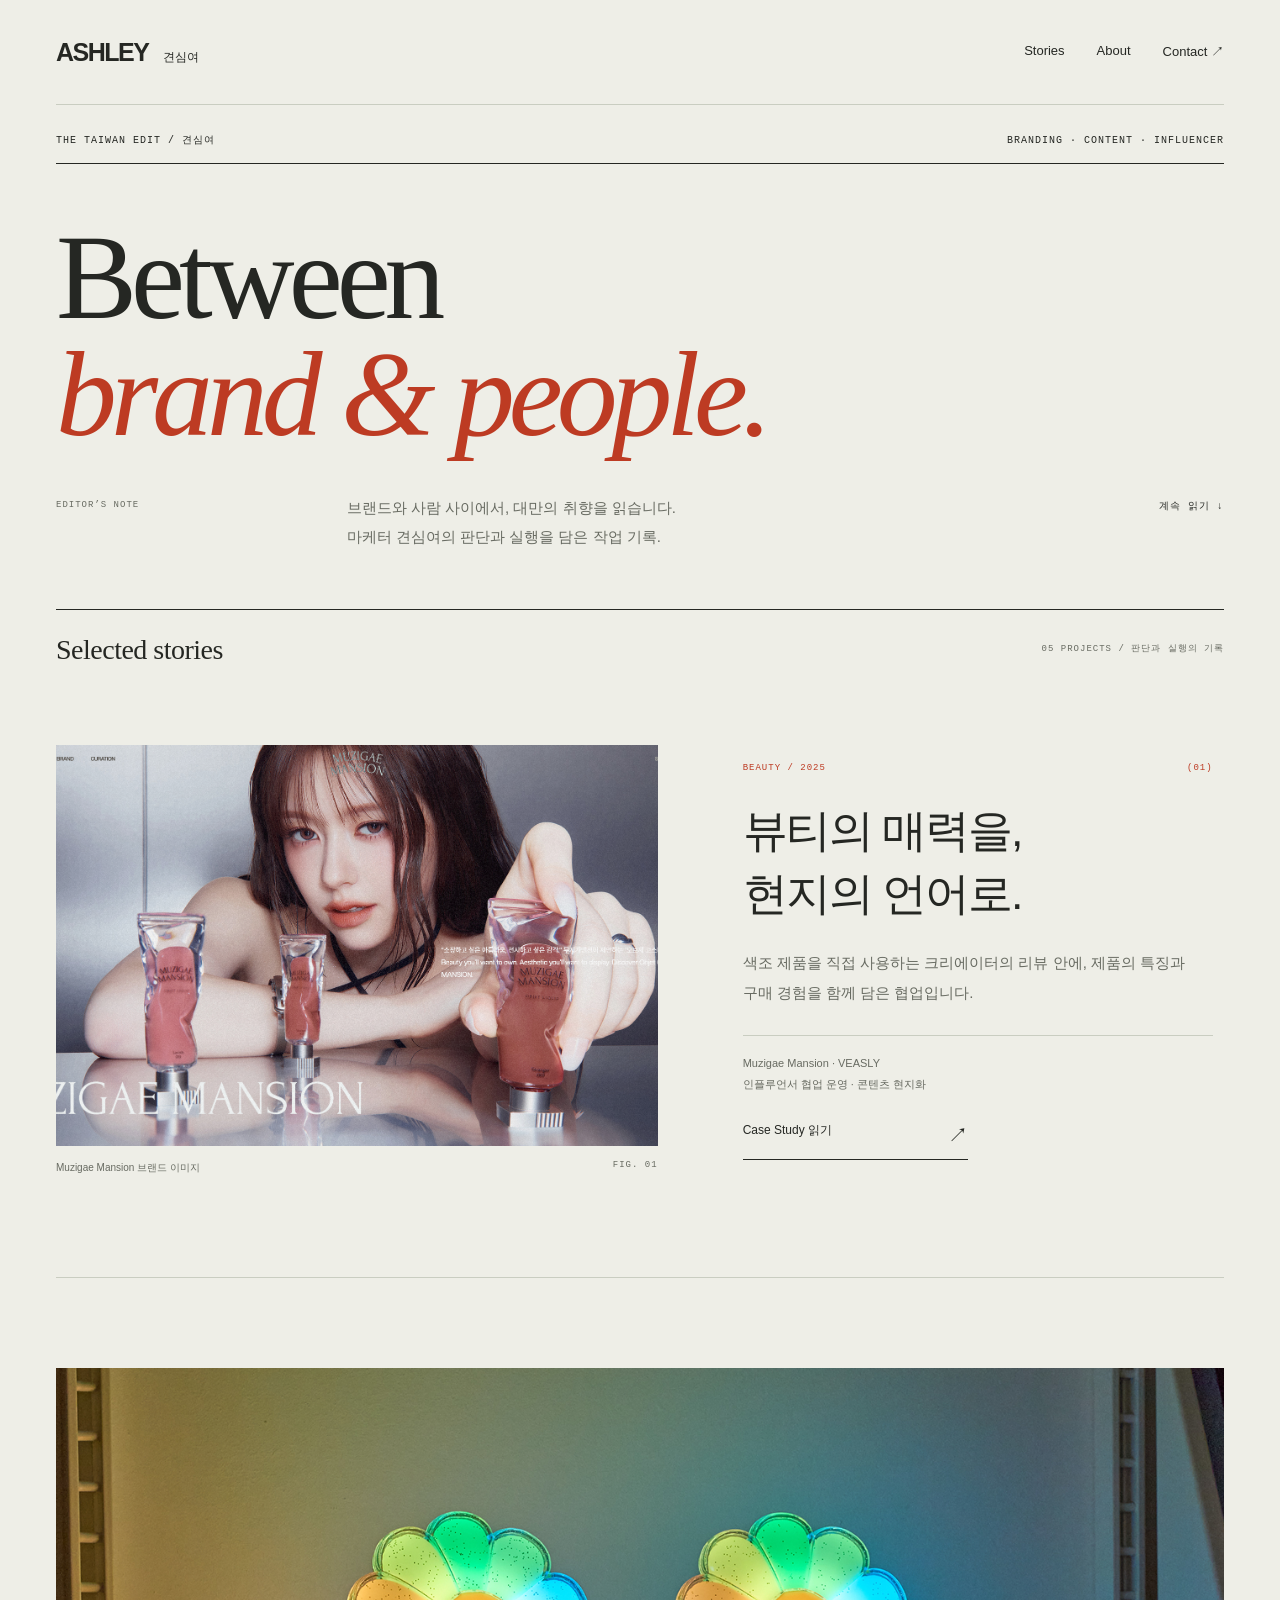
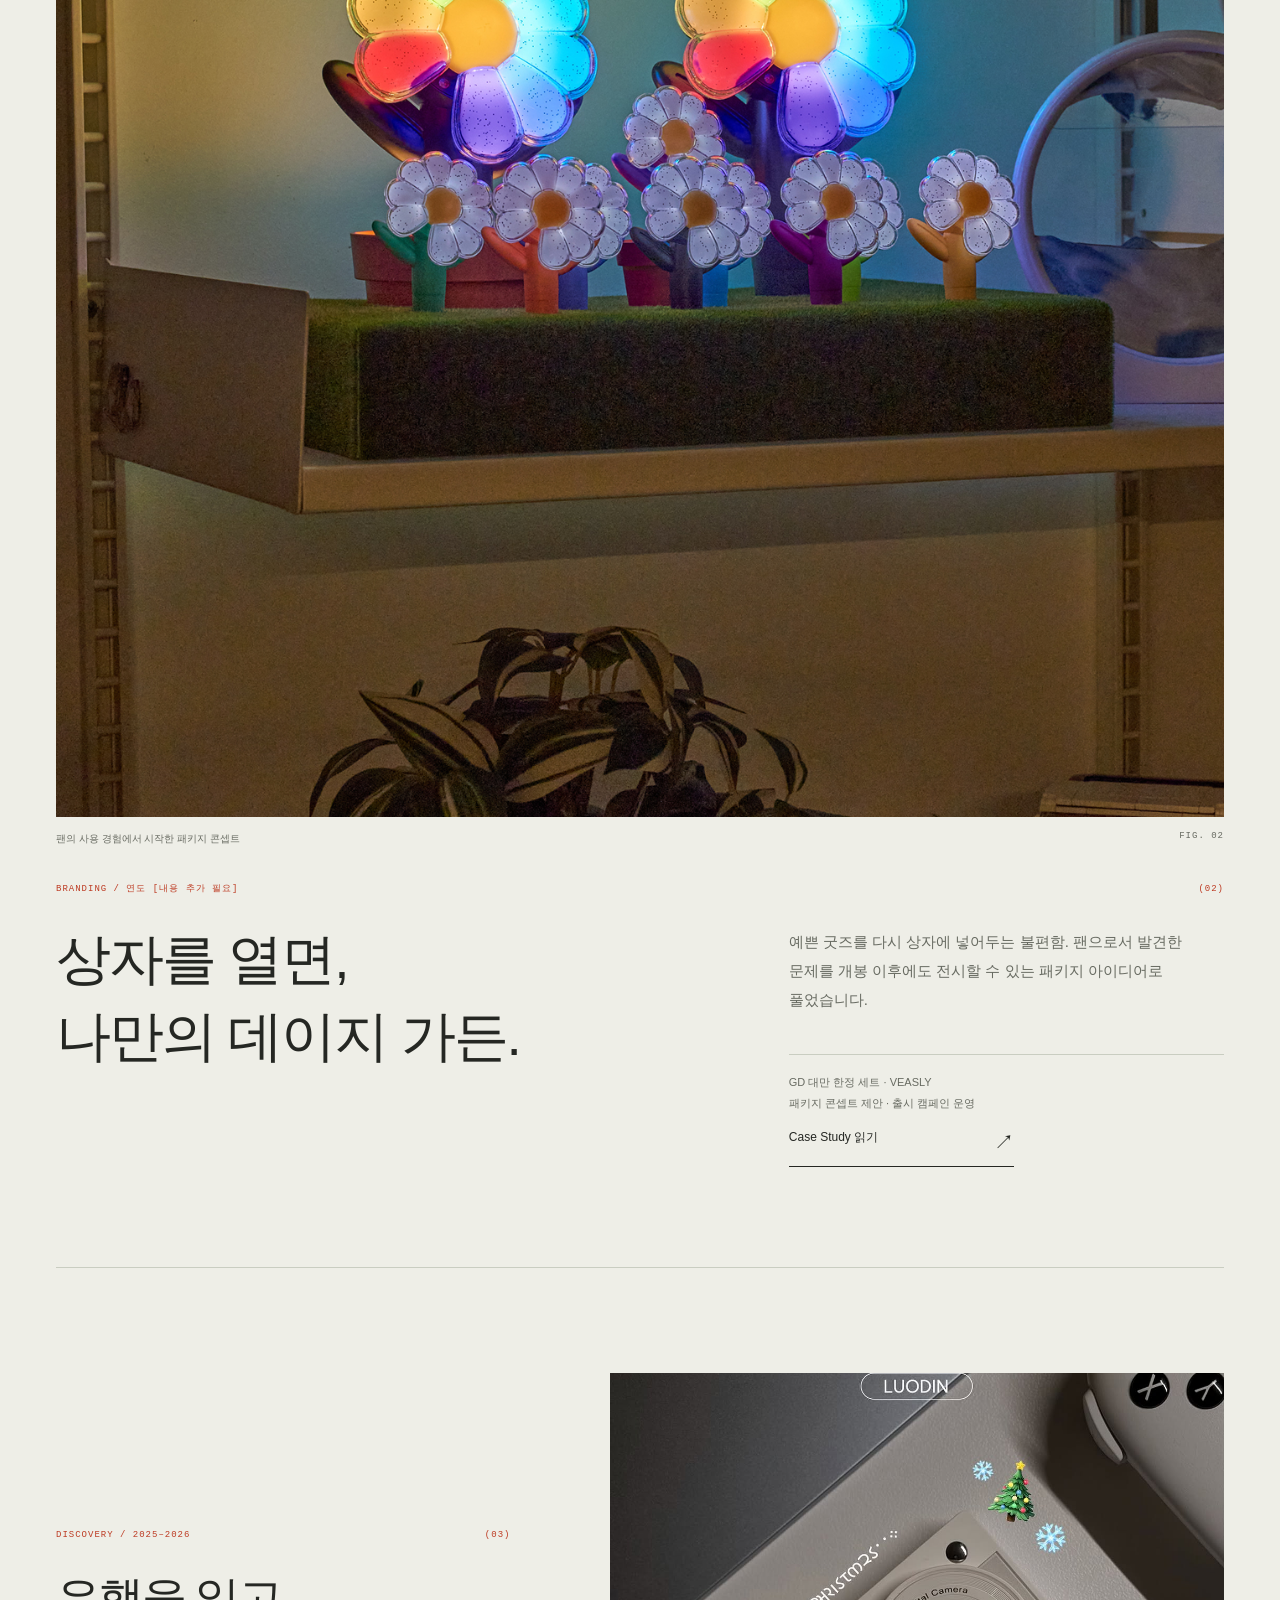
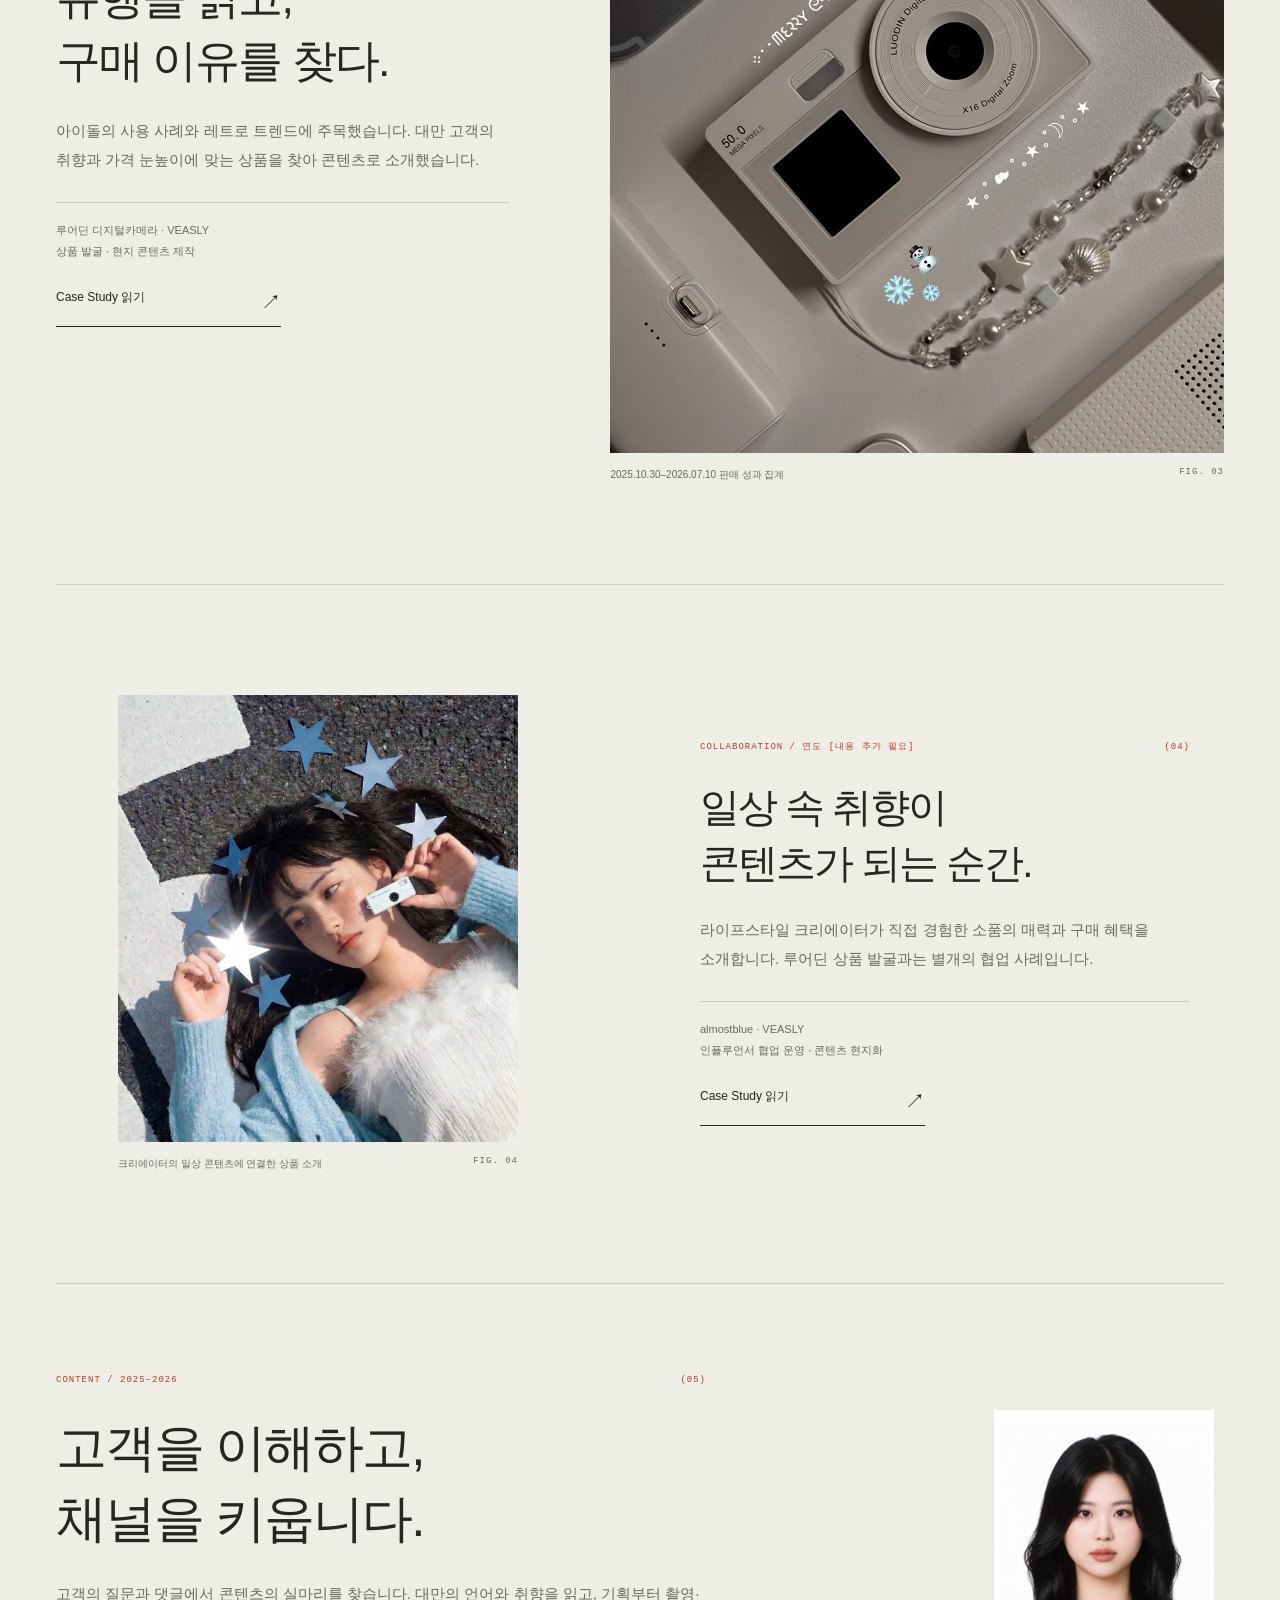
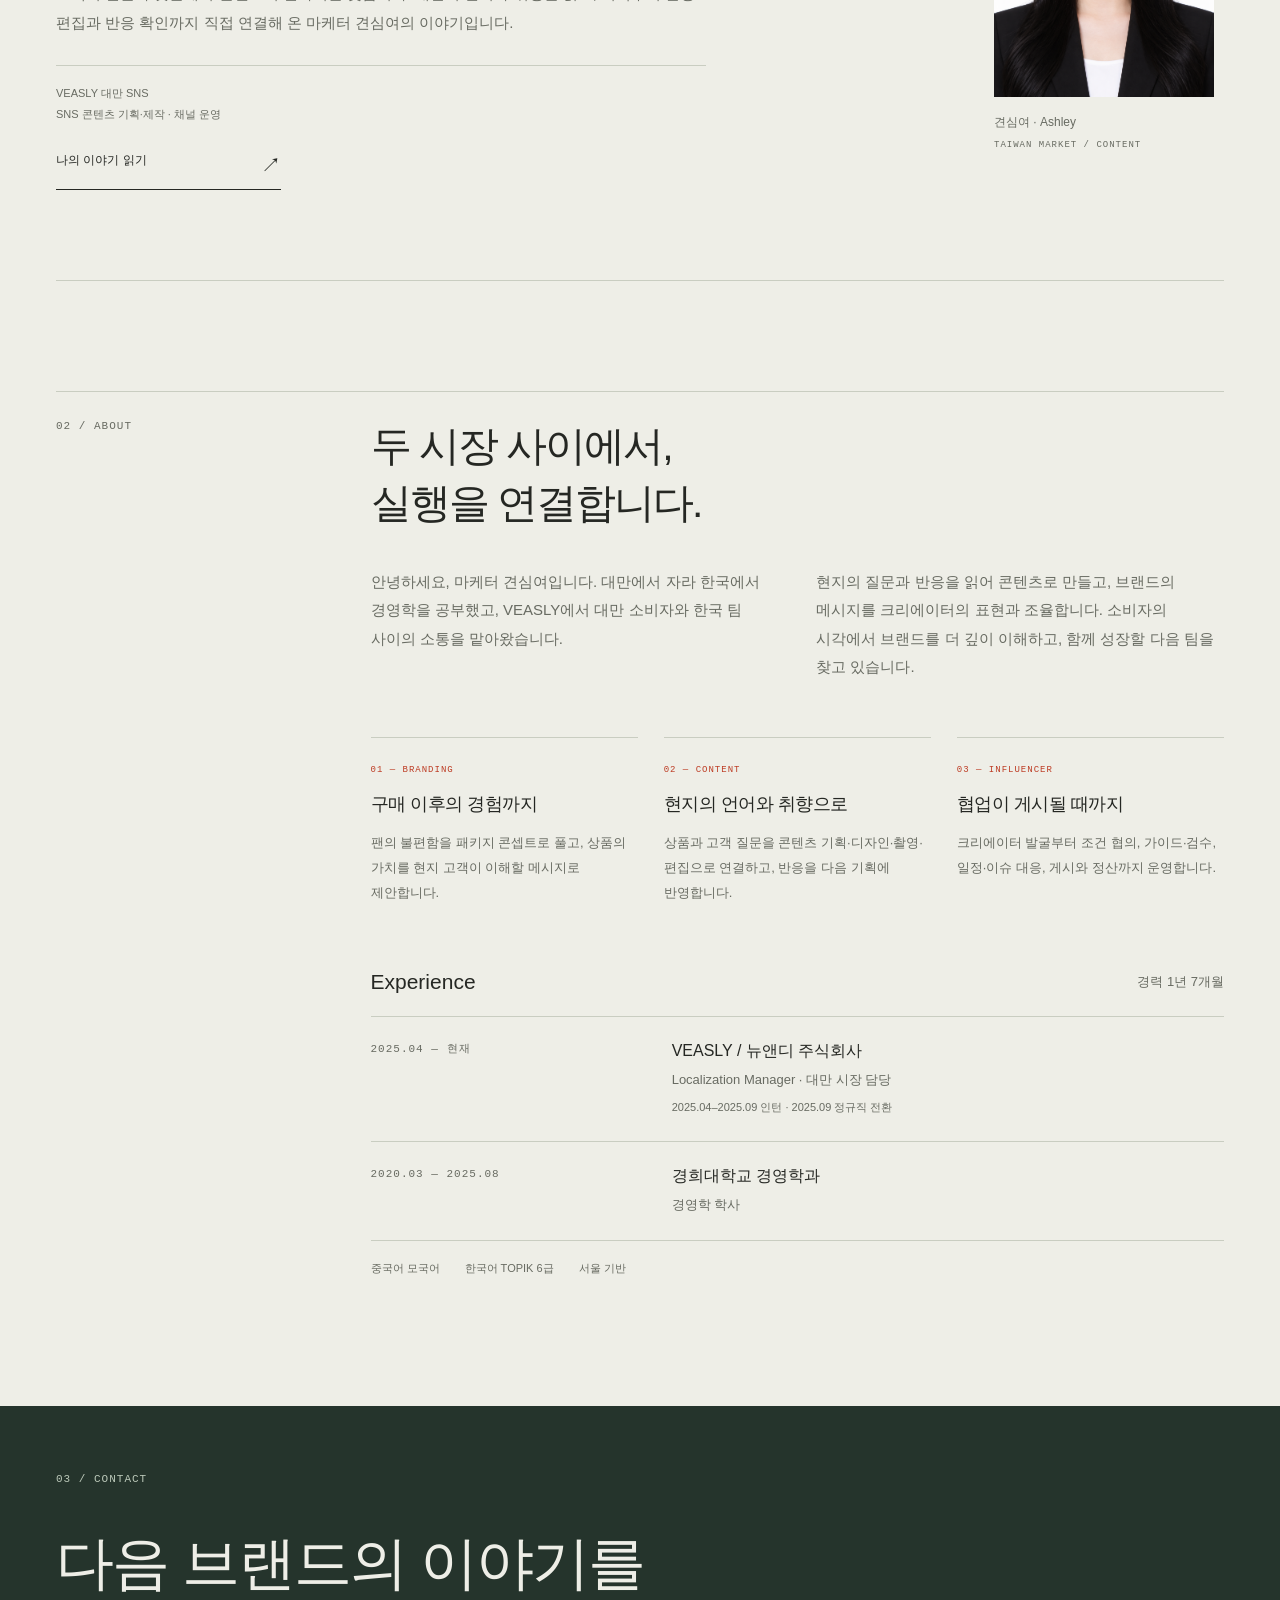
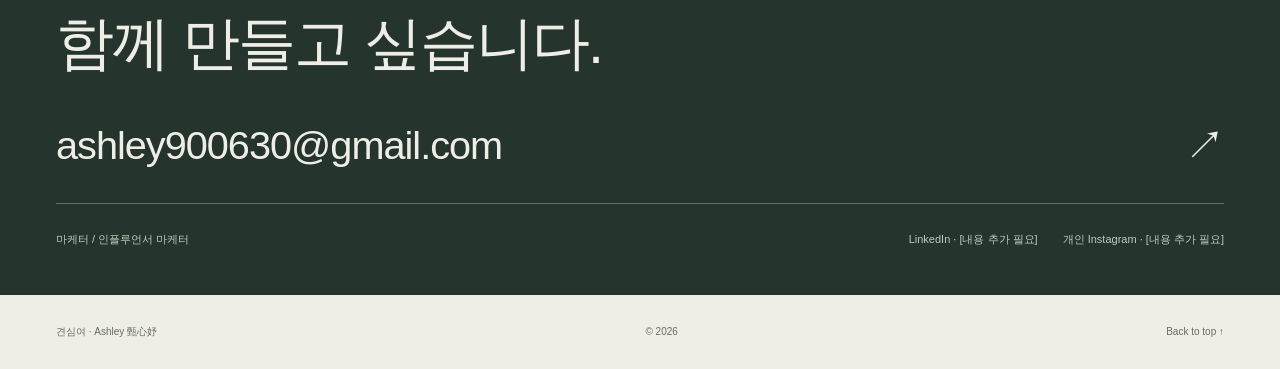
==== commit 977ecfa3: "Update portfolio content, imagery, and growth visualization" ====
--- a/portfolio/index.html
+++ b/portfolio/index.html
@@ -1 +1 @@
-<!doctype html><html lang="ko"><head><meta charset="utf-8"><meta name="viewport" content="width=device-width, initial-scale=1"><meta name="description" content="견심여의 마케팅 포트폴리오. 브랜딩, 콘텐츠, 대만 인플루언서 협업과 현지화 사례."><meta name="theme-color" content="#eeeee7"><title>견심여 — 브랜드와 대만 소비자를 연결하는 마케터</title><link rel="icon" href="./assets/favicon.svg" type="image/svg+xml"><link rel="stylesheet" href="./style.css?v=beauty-result-3"><script src="./script.js" defer></script></head><body id="top"><a class="skip" href="#main">본문으로 이동</a><header class="header"><a class="wordmark" href="#home" aria-label="견심여 홈">ASHLEY<span>견심여</span></a><nav aria-label="주요 메뉴"><a href="#work">Stories</a><a href="#about">About</a><a href="#contact">Contact <span aria-hidden="true">↗</span></a></nav></header><main id="main"><section class="editorial-intro wrap" id="home"><div class="issue-line mono"><span>THE TAIWAN EDIT / 견심여</span><span>BRANDING · CONTENT · INFLUENCER</span></div><h1>Between<br><em>brand & people.</em></h1><div class="editors-note"><span class="mono">EDITOR’S NOTE</span><p>브랜드와 사람 사이에서, 대만의 취향을 읽습니다.<br>마케터 견심여의 판단과 실행을 담은 작업 기록.</p><a href="#work" class="mono">계속 읽기 ↓</a></div></section><section class="editorial-work wrap" id="work"><div class="contents-line"><h2>Selected stories</h2><span class="mono">05 PROJECTS / 판단과 실행의 기록</span></div><article class="editorial-story story-beauty"><div class="story-copy"><div class="story-kicker mono"><span>BEAUTY / 2025</span><span>(01)</span></div><h3><a href="beauty.html">뷰티의 매력을,<br>현지의 언어로.</a></h3><p class="story-description">색조 제품을 직접 사용하는 크리에이터의 리뷰 안에, 제품의 특징과 구매 경험을 함께 담은 협업입니다.</p><p class="story-role">Muzigae Mansion · VEASLY<br>인플루언서 협업 운영 · 콘텐츠 현지화</p><a class="story-read" href="beauty.html">Case Study 읽기 <span aria-hidden="true">↗</span></a></div><figure class="story-figure"><a href="beauty.html" aria-label="Muzigae Mansion · VEASLY Case Study"><img src="./assets/beauty-brand.png" alt="Muzigae Mansion 브랜드 비주얼과 색조 제품" fetchpriority="high"></a><figcaption><span>Muzigae Mansion 브랜드 이미지</span><span class="mono">FIG. 01</span></figcaption></figure></article><article class="editorial-story story-gd"><div class="story-copy"><div class="story-kicker mono"><span>BRANDING / 연도 [내용 추가 필요]</span><span>(02)</span></div><h3><a href="gd.html">상자를 열면,<br>나만의 데이지 가든.</a></h3><p class="story-description">예쁜 굿즈를 다시 상자에 넣어두는 불편함. 팬으로서 발견한 문제를 개봉 이후에도 전시할 수 있는 패키지 아이디어로 풀었습니다.</p><p class="story-role">GD 대만 한정 세트 · VEASLY<br>패키지 콘셉트 제안 · 출시 캠페인 운영</p><a class="story-read" href="gd.html">Case Study 읽기 <span aria-hidden="true">↗</span></a></div><figure class="story-figure"><a href="gd.html" aria-label="GD 대만 한정 세트 · VEASLY Case Study"><img src="./assets/gd-garden.png" alt="데이지 굿즈를 가든 전시대에 배치한 실제 사진" loading="lazy"></a><figcaption><span>팬의 사용 경험에서 시작한 패키지 콘셉트</span><span class="mono">FIG. 02</span></figcaption></figure></article><article class="editorial-story story-camera"><div class="story-copy"><div class="story-kicker mono"><span>DISCOVERY / 2025–2026</span><span>(03)</span></div><h3><a href="camera.html">유행을 읽고,<br>구매 이유를 찾다.</a></h3><p class="story-description">아이돌의 사용 사례와 레트로 트렌드에 주목했습니다. 대만 고객의 취향과 가격 눈높이에 맞는 상품을 찾아 콘텐츠로 소개했습니다.</p><p class="story-role">루어딘 디지털카메라 · VEASLY<br>상품 발굴 · 현지 콘텐츠 제작</p><a class="story-read" href="camera.html">Case Study 읽기 <span aria-hidden="true">↗</span></a></div><figure class="story-figure"><a href="camera.html" aria-label="루어딘 디지털카메라 · VEASLY Case Study"><img src="./assets/camera.jpg" alt="루어딘 디지털카메라 콘텐츠 이미지" loading="lazy"></a><figcaption><span>2025.10.30–2026.07.10 판매 성과 집계</span><span class="mono">FIG. 03</span></figcaption></figure></article><article class="editorial-story story-lifestyle"><div class="story-copy"><div class="story-kicker mono"><span>COLLABORATION / 연도 [내용 추가 필요]</span><span>(04)</span></div><h3><a href="lifestyle.html">일상 속 취향이<br>콘텐츠가 되는 순간.</a></h3><p class="story-description">라이프스타일 크리에이터가 직접 경험한 소품의 매력과 구매 혜택을 소개합니다. 루어딘 상품 발굴과는 별개의 협업 사례입니다.</p><p class="story-role">almostblue · VEASLY<br>인플루언서 협업 운영 · 콘텐츠 현지화</p><a class="story-read" href="lifestyle.html">Case Study 읽기 <span aria-hidden="true">↗</span></a></div><figure class="story-figure"><a href="lifestyle.html" aria-label="almostblue · VEASLY Case Study"><img src="./assets/lifestyle.png" alt="almostblue 미니 카메라를 소개하는 크리에이터" loading="lazy"></a><figcaption><span>크리에이터의 일상 콘텐츠에 연결한 상품 소개</span><span class="mono">FIG. 04</span></figcaption></figure></article><article class="editorial-story story-social"><div class="story-copy"><div class="story-kicker mono"><span>CONTENT / 2025–2026</span><span>(05)</span></div><h3><a href="social.html">채널은 대화로<br>자랍니다.</a></h3><p class="story-description">고객의 질문과 댓글을 읽고, 현지에 맞는 표현과 콘텐츠로 바꿉니다. 기획부터 촬영·편집, 반응 확인까지 이어온 채널 운영의 기록입니다.</p><p class="story-role">VEASLY 대만 SNS<br>SNS 콘텐츠 기획·제작 · 채널 운영</p><a class="story-read" href="social.html">Case Study 읽기 <span aria-hidden="true">↗</span></a></div><figure class="story-figure"><a href="social.html" aria-label="VEASLY 대만 SNS Case Study"><img src="./assets/social-account.jpg" alt="VEASLY 대만 공식 Instagram 프로필과 게시물" loading="lazy"></a><figcaption><span>제공된 계정 캡처 · 기준일 [내용 추가 필요]</span><span class="mono">FIG. 05</span></figcaption></figure></article></section><section class="about wrap" id="about"><div class="section-label mono">02 / ABOUT</div><div class="about-body"><h2>두 시장 사이에서,<br>실행을 연결합니다.</h2><div class="about-copy"><p>안녕하세요, 마케터 견심여입니다. 대만에서 자라 한국에서 경영학을 공부했고, VEASLY에서 대만 소비자와 한국 팀 사이의 소통을 맡아왔습니다.</p><p>현지의 질문과 반응을 읽어 콘텐츠로 만들고, 브랜드의 메시지를 크리에이터의 표현과 조율합니다. 소비자의 시각에서 브랜드를 더 깊이 이해하고, 함께 성장할 다음 팀을 찾고 있습니다.</p></div><div class="skills"><div><span class="mono">01 — BRANDING</span><h3>구매 이후의 경험까지</h3><p>팬의 불편함을 패키지 콘셉트로 풀고, 상품의 가치를 현지 고객이 이해할 메시지로 제안합니다.</p></div><div><span class="mono">02 — CONTENT</span><h3>현지의 언어와 취향으로</h3><p>상품과 고객 질문을 콘텐츠 기획·디자인·촬영·편집으로 연결하고, 반응을 다음 기획에 반영합니다.</p></div><div><span class="mono">03 — INFLUENCER</span><h3>협업이 게시될 때까지</h3><p>크리에이터 발굴부터 조건 협의, 가이드·검수, 일정·이슈 대응, 게시와 정산까지 운영합니다.</p></div></div><div class="career"><div class="career-head"><h3>Experience</h3><span>경력 1년 7개월</span></div><div class="career-row"><span class="mono">2025.04 — 현재</span><div><h4>VEASLY / 뉴앤디 주식회사</h4><p>Localization Manager · 대만 시장 담당</p><p class="small">2025.04–2025.09 인턴 · 2025.09 정규직 전환</p></div></div><div class="career-row"><span class="mono">2020.03 — 2025.08</span><div><h4>경희대학교 경영학과</h4><p>경영학 학사</p></div></div><div class="language"><span>중국어 모국어</span><span>한국어 TOPIK 6급</span><span>서울 기반</span></div></div></div></section><section class="contact" id="contact"><div class="wrap"><div class="section-label mono">03 / CONTACT</div><h2>다음 브랜드의 이야기를<br>함께 만들고 싶습니다.</h2><a class="email" href="mailto:ashley120408@gmail.com">ashley120408@gmail.com <span aria-hidden="true">↗</span></a><div class="contact-links"><span>마케터 / 인플루언서 마케터</span><div><span>LinkedIn · [내용 추가 필요]</span><span>개인 Instagram · [내용 추가 필요]</span></div></div></div></section></main><footer class="wrap footer"><span>견심여 · Ashley 甄心妤</span><span>© <span id="year">2026</span></span><a href="#top">Back to top ↑</a></footer></body></html>+<!doctype html><html lang="ko"><head><meta charset="utf-8"><meta name="viewport" content="width=device-width, initial-scale=1"><meta name="description" content="견심여의 마케팅 포트폴리오. 브랜딩, 콘텐츠, 대만 인플루언서 협업과 현지화 사례."><meta name="theme-color" content="#eeeee7"><title>견심여 — 브랜드와 대만 소비자를 연결하는 마케터</title><link rel="icon" href="./assets/favicon.svg" type="image/svg+xml"><link rel="stylesheet" href="./style.css?v=profile-preview-1"><script src="./script.js" defer></script></head><body id="top"><a class="skip" href="#main">본문으로 이동</a><header class="header"><a class="wordmark" href="#home" aria-label="견심여 홈">ASHLEY<span>견심여</span></a><nav aria-label="주요 메뉴"><a href="#work">Stories</a><a href="#about">About</a><a href="#contact">Contact <span aria-hidden="true">↗</span></a></nav></header><main id="main"><section class="editorial-intro wrap" id="home"><div class="issue-line mono"><span>THE TAIWAN EDIT / 견심여</span><span>BRANDING · CONTENT · INFLUENCER</span></div><h1>Between<br><em>brand & people.</em></h1><div class="editors-note"><span class="mono">EDITOR’S NOTE</span><p>브랜드와 사람 사이에서, 대만의 취향을 읽습니다.<br>마케터 견심여의 판단과 실행을 담은 작업 기록.</p><a href="#work" class="mono">계속 읽기 ↓</a></div></section><section class="editorial-work wrap" id="work"><div class="contents-line"><h2>Selected stories</h2><span class="mono">05 PROJECTS / 판단과 실행의 기록</span></div><article class="editorial-story story-beauty"><div class="story-copy"><div class="story-kicker mono"><span>BEAUTY / 2025</span><span>(01)</span></div><h3><a href="beauty.html">뷰티의 매력을,<br>현지의 언어로.</a></h3><p class="story-description">색조 제품을 직접 사용하는 크리에이터의 리뷰 안에, 제품의 특징과 구매 경험을 함께 담은 협업입니다.</p><p class="story-role">Muzigae Mansion · VEASLY<br>인플루언서 협업 운영 · 콘텐츠 현지화</p><a class="story-read" href="beauty.html">Case Study 읽기 <span aria-hidden="true">↗</span></a></div><figure class="story-figure"><a href="beauty.html" aria-label="Muzigae Mansion · VEASLY Case Study"><img src="./assets/beauty-brand.png" alt="Muzigae Mansion 브랜드 비주얼과 색조 제품" fetchpriority="high"></a><figcaption><span>Muzigae Mansion 브랜드 이미지</span><span class="mono">FIG. 01</span></figcaption></figure></article><article class="editorial-story story-gd"><div class="story-copy"><div class="story-kicker mono"><span>BRANDING / 연도 [내용 추가 필요]</span><span>(02)</span></div><h3><a href="gd.html">상자를 열면,<br>나만의 데이지 가든.</a></h3><p class="story-description">예쁜 굿즈를 다시 상자에 넣어두는 불편함. 팬으로서 발견한 문제를 개봉 이후에도 전시할 수 있는 패키지 아이디어로 풀었습니다.</p><p class="story-role">GD 대만 한정 세트 · VEASLY<br>패키지 콘셉트 제안 · 출시 캠페인 운영</p><a class="story-read" href="gd.html">Case Study 읽기 <span aria-hidden="true">↗</span></a></div><figure class="story-figure"><a href="gd.html" aria-label="GD 대만 한정 세트 · VEASLY Case Study"><img src="./assets/gd-garden.png" alt="데이지 굿즈를 가든 전시대에 배치한 실제 사진" loading="lazy"></a><figcaption><span>팬의 사용 경험에서 시작한 패키지 콘셉트</span><span class="mono">FIG. 02</span></figcaption></figure></article><article class="editorial-story story-camera"><div class="story-copy"><div class="story-kicker mono"><span>DISCOVERY / 2025–2026</span><span>(03)</span></div><h3><a href="camera.html">유행을 읽고,<br>구매 이유를 찾다.</a></h3><p class="story-description">아이돌의 사용 사례와 레트로 트렌드에 주목했습니다. 대만 고객의 취향과 가격 눈높이에 맞는 상품을 찾아 콘텐츠로 소개했습니다.</p><p class="story-role">루어딘 디지털카메라 · VEASLY<br>상품 발굴 · 현지 콘텐츠 제작</p><a class="story-read" href="camera.html">Case Study 읽기 <span aria-hidden="true">↗</span></a></div><figure class="story-figure"><a href="camera.html" aria-label="루어딘 디지털카메라 · VEASLY Case Study"><img src="./assets/camera.jpg" alt="루어딘 디지털카메라 콘텐츠 이미지" loading="lazy"></a><figcaption><span>2025.10.30–2026.07.10 판매 성과 집계</span><span class="mono">FIG. 03</span></figcaption></figure></article><article class="editorial-story story-lifestyle" id="lifestyle-story"><div class="story-copy"><div class="story-kicker mono"><span>COLLABORATION / 연도 [내용 추가 필요]</span><span>(04)</span></div><h3><a href="lifestyle.html">일상 속 취향이<br>콘텐츠가 되는 순간.</a></h3><p class="story-description">라이프스타일 크리에이터가 직접 경험한 소품의 매력과 구매 혜택을 소개합니다. 루어딘 상품 발굴과는 별개의 협업 사례입니다.</p><p class="story-role">almostblue · VEASLY<br>인플루언서 협업 운영 · 콘텐츠 현지화</p><a class="story-read" href="lifestyle.html">Case Study 읽기 <span aria-hidden="true">↗</span></a></div><figure class="story-figure"><a href="lifestyle.html" aria-label="almostblue · VEASLY Case Study"><img src="./assets/lifestyle-result.jpg" alt="별 장식과 함께 almostblue 미니 카메라를 든 모델" loading="lazy"></a><figcaption><span>크리에이터의 일상 콘텐츠에 연결한 상품 소개</span><span class="mono">FIG. 04</span></figcaption></figure></article><article class="editorial-story story-social" id="social-story"><div class="story-copy"><div class="story-kicker mono"><span>CONTENT / 2025–2026</span><span>(05)</span></div><h3><a href="social.html">고객을 이해하고,<br>채널을 키웁니다.</a></h3><p class="story-description">고객의 질문과 댓글에서 콘텐츠의 실마리를 찾습니다. 대만의 언어와 취향을 읽고, 기획부터 촬영·편집과 반응 확인까지 직접 연결해 온 마케터 견심여의 이야기입니다.</p><p class="story-role">VEASLY 대만 SNS<br>SNS 콘텐츠 기획·제작 · 채널 운영</p><a class="story-read" href="social.html">나의 이야기 읽기 <span aria-hidden="true">↗</span></a></div><figure class="profile-preview"><a href="social.html" aria-label="견심여의 콘텐츠와 채널 운영 이야기"><img src="./assets/ashley-portrait.png" alt="마케터 견심여 프로필 사진"></a><figcaption>견심여 · Ashley<span>TAIWAN MARKET / CONTENT</span></figcaption></figure></article></section><section class="about wrap" id="about"><div class="section-label mono">02 / ABOUT</div><div class="about-body"><h2>두 시장 사이에서,<br>실행을 연결합니다.</h2><div class="about-copy"><p>안녕하세요, 마케터 견심여입니다. 대만에서 자라 한국에서 경영학을 공부했고, VEASLY에서 대만 소비자와 한국 팀 사이의 소통을 맡아왔습니다.</p><p>현지의 질문과 반응을 읽어 콘텐츠로 만들고, 브랜드의 메시지를 크리에이터의 표현과 조율합니다. 소비자의 시각에서 브랜드를 더 깊이 이해하고, 함께 성장할 다음 팀을 찾고 있습니다.</p></div><div class="skills"><div><span class="mono">01 — BRANDING</span><h3>구매 이후의 경험까지</h3><p>팬의 불편함을 패키지 콘셉트로 풀고, 상품의 가치를 현지 고객이 이해할 메시지로 제안합니다.</p></div><div><span class="mono">02 — CONTENT</span><h3>현지의 언어와 취향으로</h3><p>상품과 고객 질문을 콘텐츠 기획·디자인·촬영·편집으로 연결하고, 반응을 다음 기획에 반영합니다.</p></div><div><span class="mono">03 — INFLUENCER</span><h3>협업이 게시될 때까지</h3><p>크리에이터 발굴부터 조건 협의, 가이드·검수, 일정·이슈 대응, 게시와 정산까지 운영합니다.</p></div></div><div class="career"><div class="career-head"><h3>Experience</h3><span>경력 1년 7개월</span></div><div class="career-row"><span class="mono">2025.04 — 현재</span><div><h4>VEASLY / 뉴앤디 주식회사</h4><p>Localization Manager · 대만 시장 담당</p><p class="small">2025.04–2025.09 인턴 · 2025.09 정규직 전환</p></div></div><div class="career-row"><span class="mono">2020.03 — 2025.08</span><div><h4>경희대학교 경영학과</h4><p>경영학 학사</p></div></div><div class="language"><span>중국어 모국어</span><span>한국어 TOPIK 6급</span><span>서울 기반</span></div></div></div></section><section class="contact" id="contact"><div class="wrap"><div class="section-label mono">03 / CONTACT</div><h2>다음 브랜드의 이야기를<br>함께 만들고 싶습니다.</h2><a class="email" href="mailto:ashley900630@gmail.com">ashley900630@gmail.com <span aria-hidden="true">↗</span></a><div class="contact-links"><span>마케터 / 인플루언서 마케터</span><div><span>LinkedIn · [내용 추가 필요]</span><span>개인 Instagram · [내용 추가 필요]</span></div></div></div></section></main><footer class="wrap footer"><span>견심여 · Ashley 甄心妤</span><span>© <span id="year">2026</span></span><a href="#top">Back to top ↑</a></footer></body></html>
--- a/portfolio/style.css
+++ b/portfolio/style.css
@@ -62,3 +62,75 @@
 .beauty-result-phone img{width:200%;max-width:none;height:auto}
 .beauty-result-phone figcaption{font-size:10px;line-height:1.8;color:var(--muted);margin-top:10px}
 @media(max-width:640px){.beauty-result-spread{gap:18px;grid-template-columns:minmax(0,1fr) minmax(0,1fr)}.beauty-result-spread .case-metric strong{font-size:clamp(42px,12vw,65px);letter-spacing:-2px}.beauty-result-spread .case-metric span{font-size:11px;line-height:1.7}.beauty-result-spread .case-metric small{font-size:9px;line-height:1.8}.beauty-result-phone figcaption{font-size:9px}}
+
+/* Camera cover follows its natural proportions without side borders. */
+.narrative-case .case-cover.camera{background:transparent}
+.narrative-case .case-cover.camera img{width:100%;height:auto;object-fit:contain}
+
+.camera-video video{display:block;width:100%;height:auto;background:#000}
+
+/* Emphasize the measured outcomes using the editorial accent. */
+.case-metric strong{color:var(--accent)}
+
+.narrative-case .case-cover.lifestyle{background:transparent}
+.narrative-case .case-cover.lifestyle img{width:100%;height:auto;object-fit:contain}
+
+/* Camera case: photograph beside the project narrative. */
+.camera-story-layout{display:grid;grid-template-columns:1.1fr 1fr;gap:42px;align-items:start;margin-top:45px}
+.camera-story-layout .case-cover.camera{width:100%;margin:25px 0 0;position:sticky;top:30px}
+.camera-story-layout .story-flow{display:block;margin-top:0}
+.camera-story-layout .story-progress{display:none}
+.camera-story-layout .story-chapter{padding:20px 0 45px}
+.camera-story-layout .story-chapter h2,.camera-story-layout .story-chapter:nth-child(2) h2{font-size:clamp(23px,2.3vw,32px);line-height:1.5;margin:18px 0}
+.camera-story-layout .story-chapter>p{font-size:14px;line-height:1.95}
+.camera-story-layout .story-chapter:nth-child(2){padding-left:20px}
+@media(max-width:640px){.camera-story-layout{grid-template-columns:1fr;gap:30px;margin-top:25px}.camera-story-layout .case-cover.camera{position:static;margin:0}.camera-story-layout .story-chapter:nth-child(2){padding-left:0}}
+
+/* Compact campaign results with supporting engagement figures. */
+.beauty-result-spread{grid-template-columns:minmax(0,1fr) 180px;gap:32px;padding-top:24px;align-items:center}
+.beauty-result-phone{max-width:180px}
+.beauty-result-phone>a{height:400px;position:relative}
+.beauty-result-phone img{position:absolute;top:-52px;left:0;width:380px;max-width:none;height:auto}
+.beauty-result-spread .case-metric strong{font-size:clamp(64px,7vw,96px);white-space:nowrap;line-height:1.1}
+.beauty-secondary-metrics{display:grid;grid-template-columns:1fr 1fr;gap:20px;margin-top:28px;padding-top:20px;border-top:1px solid var(--line)}
+.beauty-secondary-metrics strong{display:block;font-family:Georgia,serif;font-size:34px;font-weight:400;color:var(--accent)}
+.beauty-secondary-metrics span{display:block;font-size:12px;color:var(--muted);margin-top:8px}
+@media(max-width:640px){.beauty-result-spread{grid-template-columns:minmax(0,1fr) 130px;gap:16px}.beauty-result-phone>a{height:290px}.beauty-result-phone img{width:275px;top:-38px}.beauty-result-spread .case-metric strong{font-size:clamp(42px,11vw,64px)}.beauty-secondary-metrics{gap:10px;margin-top:18px;padding-top:14px}.beauty-secondary-metrics strong{font-size:25px}.beauty-secondary-metrics span{font-size:10px}}
+
+/* Keep reach and likes alongside one another. */
+.beauty-result-stats{display:grid;grid-template-columns:1.2fr 1fr;gap:20px;align-items:start}
+.beauty-result-stats .beauty-secondary-metrics{display:block;margin:0;padding:0;border:0}
+.beauty-result-stats .case-metric strong,.beauty-result-stats .beauty-secondary-metrics strong{font-size:clamp(36px,4.6vw,64px);line-height:1.15;letter-spacing:-2px;white-space:nowrap}
+.beauty-result-stats .beauty-secondary-metrics span{font-size:14px;color:var(--ink);margin-top:10px}
+@media(max-width:640px){.beauty-result-spread{grid-template-columns:1fr}.beauty-result-stats{gap:16px}.beauty-result-stats .case-metric strong,.beauty-result-stats .beauty-secondary-metrics strong{font-size:clamp(42px,12vw,64px)}.beauty-result-phone{justify-self:center}.beauty-result-stats .beauty-secondary-metrics span{font-size:11px}}
+
+.beauty-result-phone>a{height:auto;overflow:visible}
+.beauty-result-phone img{position:static;width:100%;max-width:100%;height:auto;filter:drop-shadow(3px 8px 9px rgba(37,39,35,.13))}
+
+/* Give the campaign phone twice the previous display width. */
+.beauty-result-spread{grid-template-columns:minmax(0,1fr) 360px;gap:28px}
+.beauty-result-phone{max-width:360px;width:100%}
+.beauty-result-stats{grid-template-columns:1fr 1fr;gap:18px}
+@media(max-width:1000px) and (min-width:641px){.beauty-result-spread{grid-template-columns:1fr}.beauty-result-phone{justify-self:center}.beauty-result-stats{max-width:460px;width:100%}}
+@media(max-width:640px){.beauty-result-spread{grid-template-columns:1fr}.beauty-result-phone{max-width:360px;width:100%}}
+
+.story-lifestyle .story-figure img{width:100%;max-width:100%;height:auto;object-fit:contain}
+
+.growth-chart{width:100%;padding:28px 0;border-top:1px solid var(--ink);border-bottom:1px solid var(--line)}
+.growth-head>.mono{color:var(--muted);font-size:10px}.growth-head>strong{display:block;font-family:Georgia,serif;font-size:clamp(64px,7vw,104px);font-weight:400;line-height:1.2;color:var(--accent);margin:16px 0}.growth-head>strong span{font-size:.5em}.growth-head>p{font-size:16px;margin:0 0 30px}
+.growth-row{margin:22px 0}.growth-row>div:first-child{display:flex;justify-content:space-between;gap:15px;font-size:12px;margin-bottom:10px}.growth-row strong{font-weight:500}.growth-track{height:22px;background:#e1e3da}.growth-track>span{display:block;height:100%;background:#939a8b}.growth-row.current .growth-track>span{background:var(--accent)}.growth-chart>small{display:block;font-size:10px;line-height:1.8;color:var(--muted);margin-top:24px}.story-social{grid-template-columns:1fr 1fr;gap:70px}.story-social h3{font-size:clamp(32px,4vw,52px)}
+@media(max-width:640px){.story-social{display:flex;gap:28px}.story-social .growth-chart{order:1}.growth-head>strong{font-size:76px}}
+
+.story-social{grid-template-columns:minmax(0,1fr) 240px;gap:90px}
+.profile-preview{width:220px;max-width:100%;justify-self:center}
+.profile-preview>a{display:block}.profile-preview img{width:100%;height:auto}
+.profile-preview figcaption{font-size:12px;line-height:1.8;margin-top:15px;color:var(--muted)}.profile-preview figcaption span{display:block;font-family:'Courier New',monospace;font-size:9px;letter-spacing:1px;margin-top:4px}
+@media(max-width:640px){.story-social{display:flex;gap:30px}.profile-preview{width:160px;align-self:center;order:0}}
+
+/* Social result: a single vertical growth comparison. */
+.growth-column-plot{display:flex;align-items:flex-end;justify-content:center;gap:clamp(48px,10vw,120px);padding:38px 20px 0;border-bottom:1px solid var(--line)}
+.growth-column{display:flex;flex-direction:column;align-items:center;width:clamp(90px,16vw,160px)}
+.growth-column>strong{font-size:clamp(21px,3vw,32px);font-weight:500;margin-bottom:16px;white-space:nowrap}.growth-column>strong>span{font-size:.55em;margin-left:4px;color:var(--muted)}
+.growth-column-bar{width:100%;border-radius:3px 3px 0 0}.growth-column-bar.baseline{height:74px;background:#939a8b}.growth-column-bar.current{height:320px;background:var(--accent)}
+.growth-column-date{padding:14px 0;font-size:14px;color:var(--muted)}
+@media(max-width:640px){.growth-column-bar.current{height:240px}.growth-column-bar.baseline{height:55.38px}.growth-column-plot{gap:48px;padding:24px 10px 0}.growth-column-date{font-size:12px}}
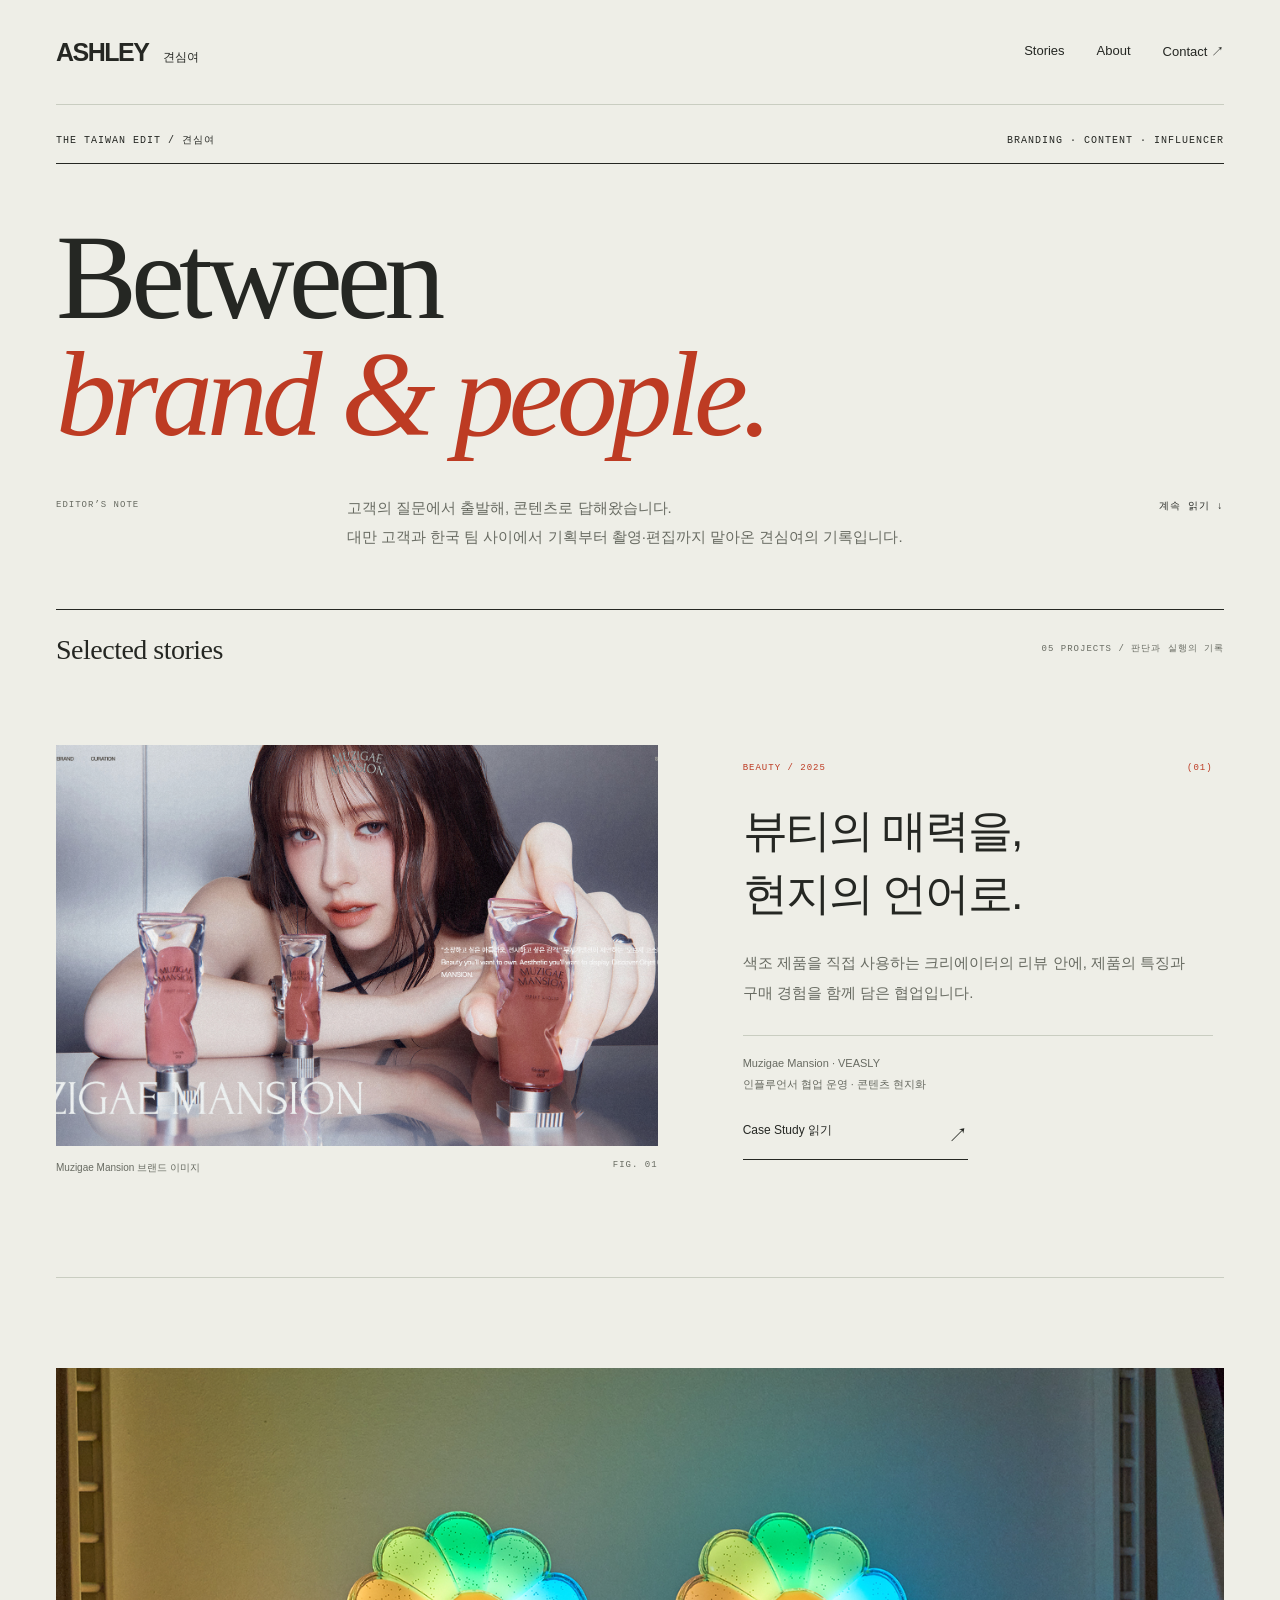
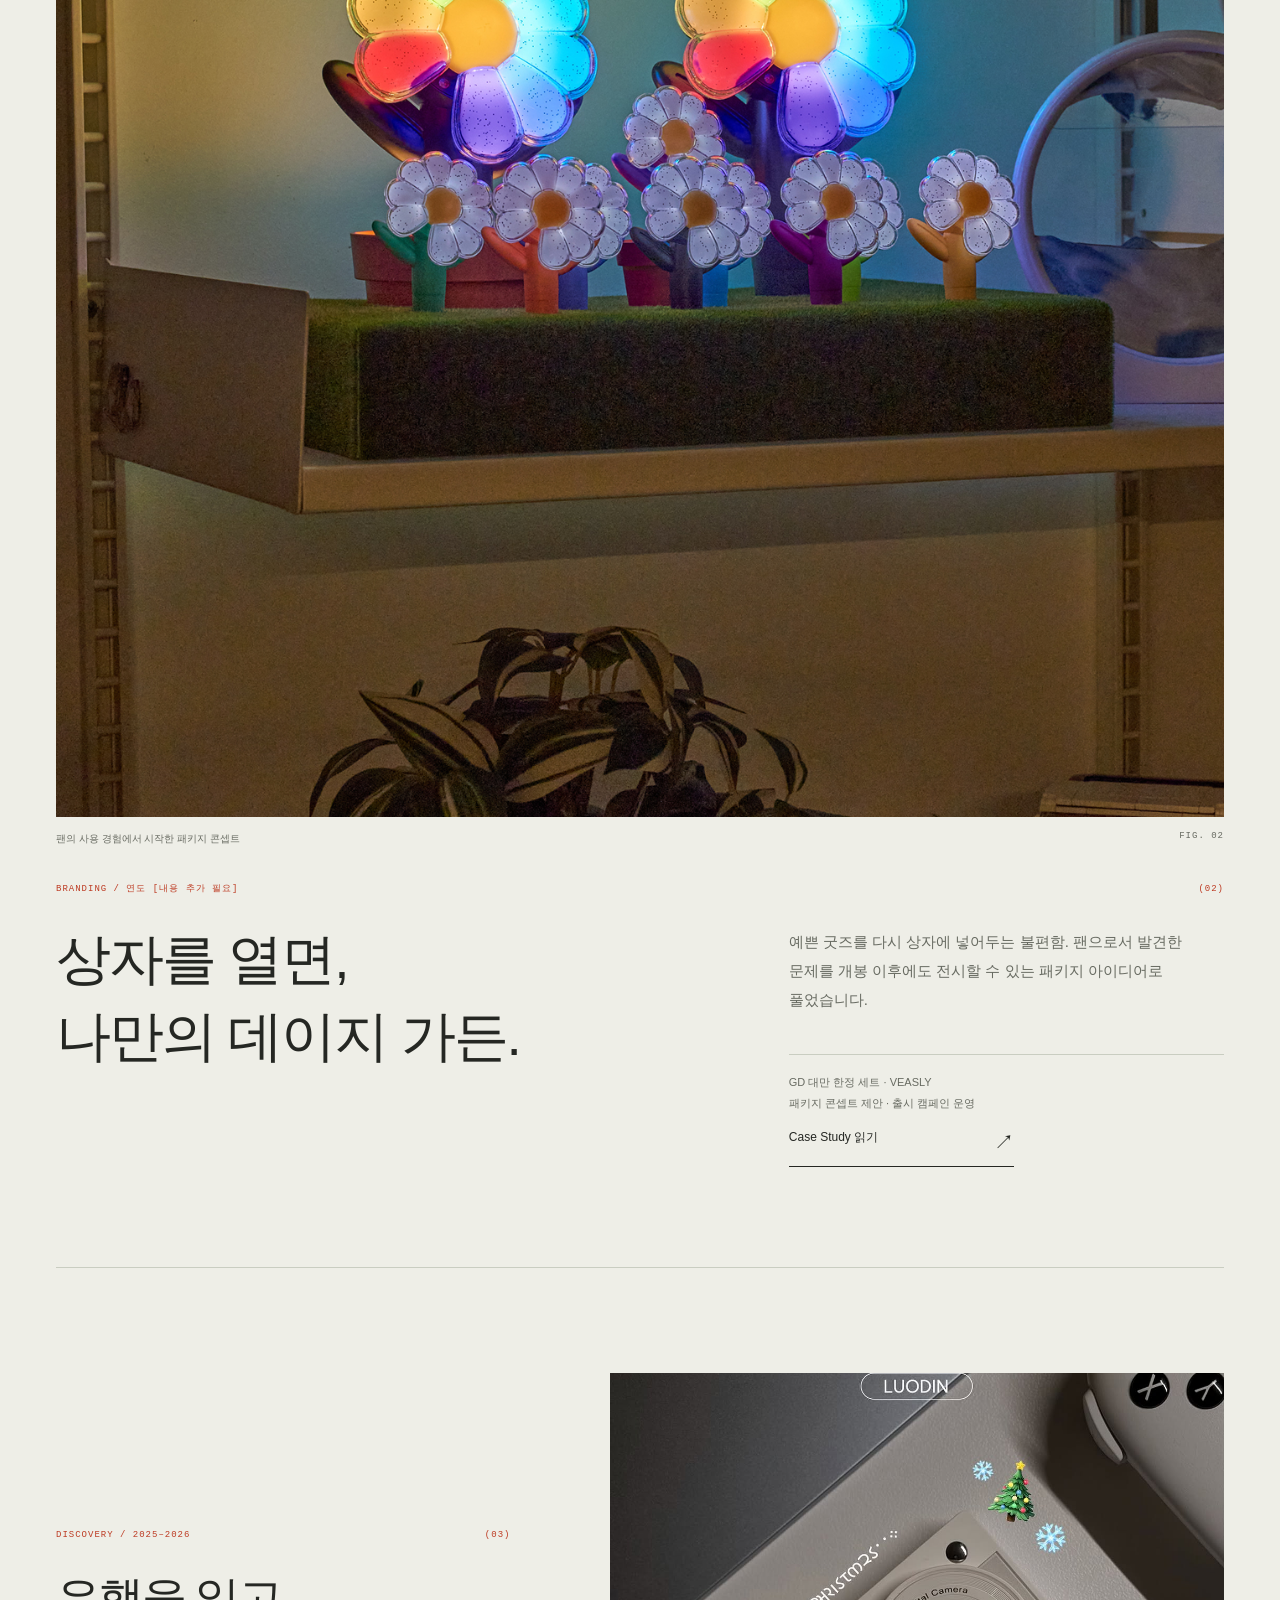
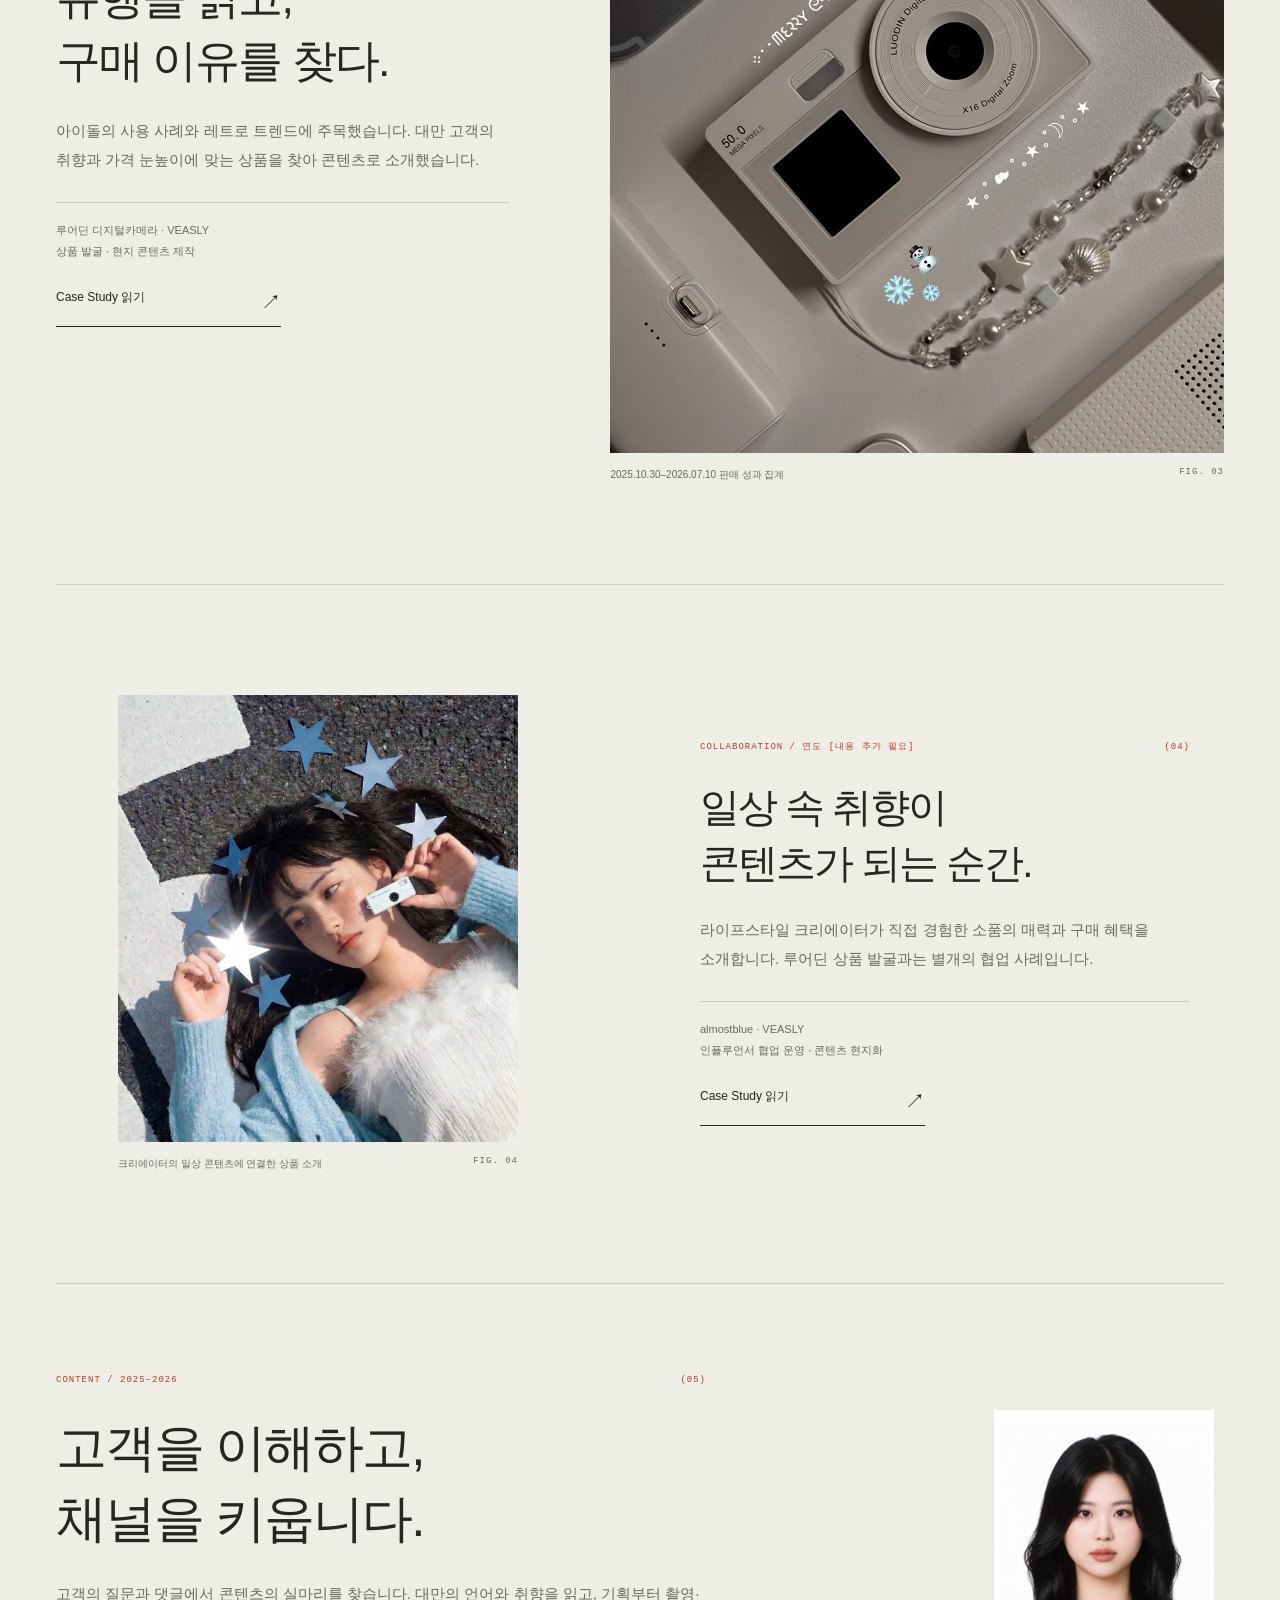
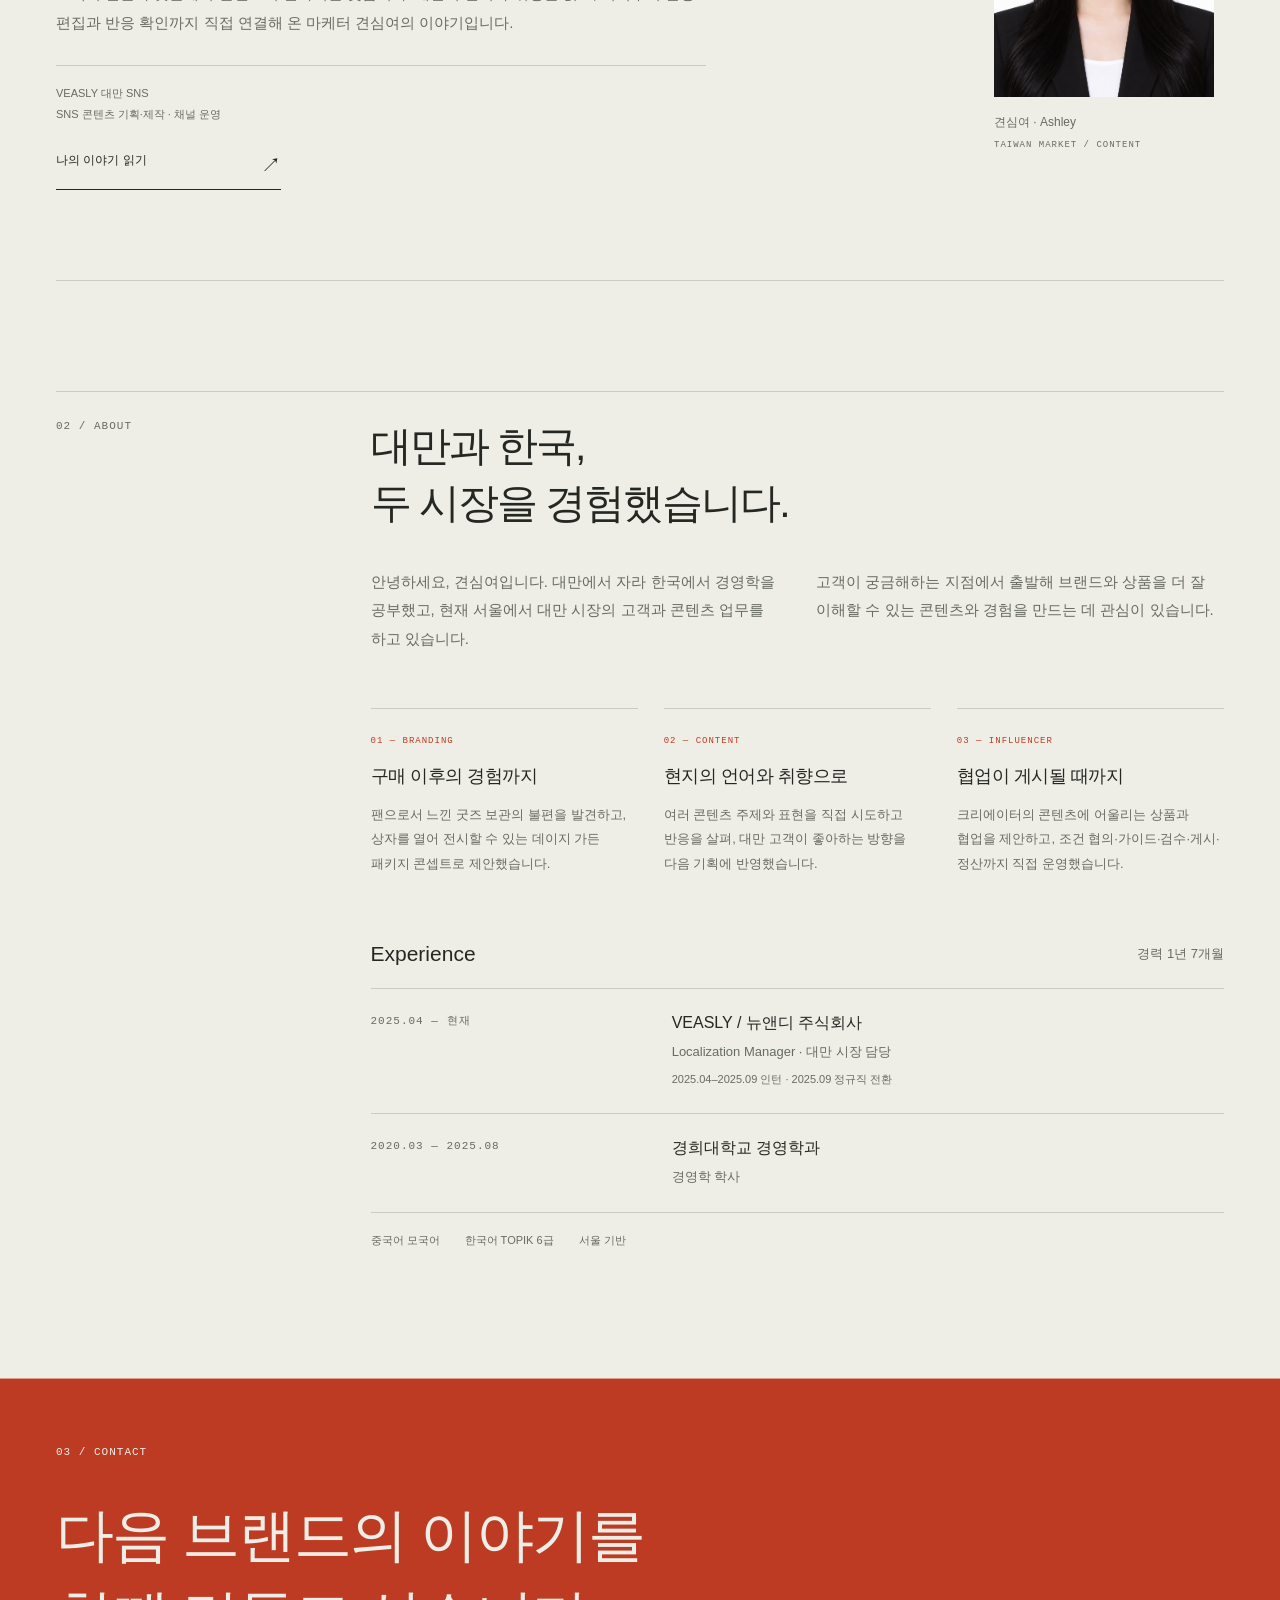
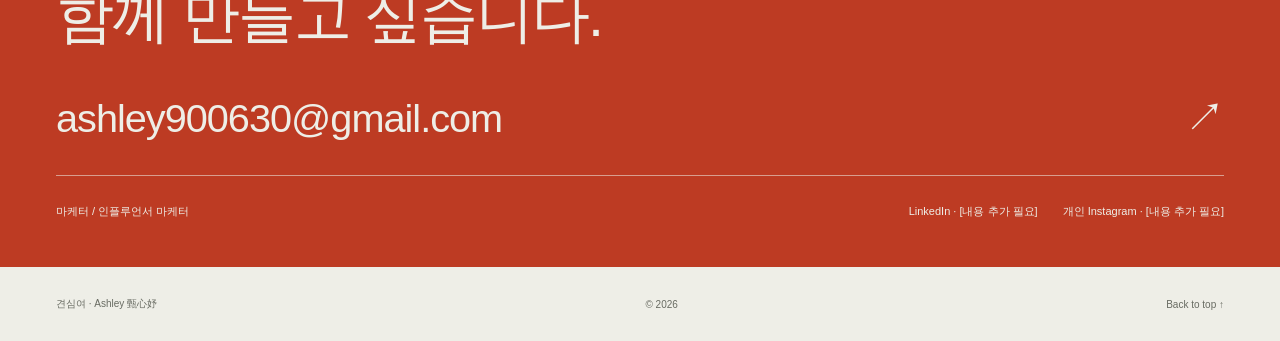
==== commit ecaffd92: "Refine portfolio case study and contact styling" ====
--- a/portfolio/index.html
+++ b/portfolio/index.html
@@ -1 +1 @@
-<!doctype html><html lang="ko"><head><meta charset="utf-8"><meta name="viewport" content="width=device-width, initial-scale=1"><meta name="description" content="견심여의 마케팅 포트폴리오. 브랜딩, 콘텐츠, 대만 인플루언서 협업과 현지화 사례."><meta name="theme-color" content="#eeeee7"><title>견심여 — 브랜드와 대만 소비자를 연결하는 마케터</title><link rel="icon" href="./assets/favicon.svg" type="image/svg+xml"><link rel="stylesheet" href="./style.css?v=profile-preview-1"><script src="./script.js" defer></script></head><body id="top"><a class="skip" href="#main">본문으로 이동</a><header class="header"><a class="wordmark" href="#home" aria-label="견심여 홈">ASHLEY<span>견심여</span></a><nav aria-label="주요 메뉴"><a href="#work">Stories</a><a href="#about">About</a><a href="#contact">Contact <span aria-hidden="true">↗</span></a></nav></header><main id="main"><section class="editorial-intro wrap" id="home"><div class="issue-line mono"><span>THE TAIWAN EDIT / 견심여</span><span>BRANDING · CONTENT · INFLUENCER</span></div><h1>Between<br><em>brand & people.</em></h1><div class="editors-note"><span class="mono">EDITOR’S NOTE</span><p>브랜드와 사람 사이에서, 대만의 취향을 읽습니다.<br>마케터 견심여의 판단과 실행을 담은 작업 기록.</p><a href="#work" class="mono">계속 읽기 ↓</a></div></section><section class="editorial-work wrap" id="work"><div class="contents-line"><h2>Selected stories</h2><span class="mono">05 PROJECTS / 판단과 실행의 기록</span></div><article class="editorial-story story-beauty"><div class="story-copy"><div class="story-kicker mono"><span>BEAUTY / 2025</span><span>(01)</span></div><h3><a href="beauty.html">뷰티의 매력을,<br>현지의 언어로.</a></h3><p class="story-description">색조 제품을 직접 사용하는 크리에이터의 리뷰 안에, 제품의 특징과 구매 경험을 함께 담은 협업입니다.</p><p class="story-role">Muzigae Mansion · VEASLY<br>인플루언서 협업 운영 · 콘텐츠 현지화</p><a class="story-read" href="beauty.html">Case Study 읽기 <span aria-hidden="true">↗</span></a></div><figure class="story-figure"><a href="beauty.html" aria-label="Muzigae Mansion · VEASLY Case Study"><img src="./assets/beauty-brand.png" alt="Muzigae Mansion 브랜드 비주얼과 색조 제품" fetchpriority="high"></a><figcaption><span>Muzigae Mansion 브랜드 이미지</span><span class="mono">FIG. 01</span></figcaption></figure></article><article class="editorial-story story-gd"><div class="story-copy"><div class="story-kicker mono"><span>BRANDING / 연도 [내용 추가 필요]</span><span>(02)</span></div><h3><a href="gd.html">상자를 열면,<br>나만의 데이지 가든.</a></h3><p class="story-description">예쁜 굿즈를 다시 상자에 넣어두는 불편함. 팬으로서 발견한 문제를 개봉 이후에도 전시할 수 있는 패키지 아이디어로 풀었습니다.</p><p class="story-role">GD 대만 한정 세트 · VEASLY<br>패키지 콘셉트 제안 · 출시 캠페인 운영</p><a class="story-read" href="gd.html">Case Study 읽기 <span aria-hidden="true">↗</span></a></div><figure class="story-figure"><a href="gd.html" aria-label="GD 대만 한정 세트 · VEASLY Case Study"><img src="./assets/gd-garden.png" alt="데이지 굿즈를 가든 전시대에 배치한 실제 사진" loading="lazy"></a><figcaption><span>팬의 사용 경험에서 시작한 패키지 콘셉트</span><span class="mono">FIG. 02</span></figcaption></figure></article><article class="editorial-story story-camera"><div class="story-copy"><div class="story-kicker mono"><span>DISCOVERY / 2025–2026</span><span>(03)</span></div><h3><a href="camera.html">유행을 읽고,<br>구매 이유를 찾다.</a></h3><p class="story-description">아이돌의 사용 사례와 레트로 트렌드에 주목했습니다. 대만 고객의 취향과 가격 눈높이에 맞는 상품을 찾아 콘텐츠로 소개했습니다.</p><p class="story-role">루어딘 디지털카메라 · VEASLY<br>상품 발굴 · 현지 콘텐츠 제작</p><a class="story-read" href="camera.html">Case Study 읽기 <span aria-hidden="true">↗</span></a></div><figure class="story-figure"><a href="camera.html" aria-label="루어딘 디지털카메라 · VEASLY Case Study"><img src="./assets/camera.jpg" alt="루어딘 디지털카메라 콘텐츠 이미지" loading="lazy"></a><figcaption><span>2025.10.30–2026.07.10 판매 성과 집계</span><span class="mono">FIG. 03</span></figcaption></figure></article><article class="editorial-story story-lifestyle" id="lifestyle-story"><div class="story-copy"><div class="story-kicker mono"><span>COLLABORATION / 연도 [내용 추가 필요]</span><span>(04)</span></div><h3><a href="lifestyle.html">일상 속 취향이<br>콘텐츠가 되는 순간.</a></h3><p class="story-description">라이프스타일 크리에이터가 직접 경험한 소품의 매력과 구매 혜택을 소개합니다. 루어딘 상품 발굴과는 별개의 협업 사례입니다.</p><p class="story-role">almostblue · VEASLY<br>인플루언서 협업 운영 · 콘텐츠 현지화</p><a class="story-read" href="lifestyle.html">Case Study 읽기 <span aria-hidden="true">↗</span></a></div><figure class="story-figure"><a href="lifestyle.html" aria-label="almostblue · VEASLY Case Study"><img src="./assets/lifestyle-result.jpg" alt="별 장식과 함께 almostblue 미니 카메라를 든 모델" loading="lazy"></a><figcaption><span>크리에이터의 일상 콘텐츠에 연결한 상품 소개</span><span class="mono">FIG. 04</span></figcaption></figure></article><article class="editorial-story story-social" id="social-story"><div class="story-copy"><div class="story-kicker mono"><span>CONTENT / 2025–2026</span><span>(05)</span></div><h3><a href="social.html">고객을 이해하고,<br>채널을 키웁니다.</a></h3><p class="story-description">고객의 질문과 댓글에서 콘텐츠의 실마리를 찾습니다. 대만의 언어와 취향을 읽고, 기획부터 촬영·편집과 반응 확인까지 직접 연결해 온 마케터 견심여의 이야기입니다.</p><p class="story-role">VEASLY 대만 SNS<br>SNS 콘텐츠 기획·제작 · 채널 운영</p><a class="story-read" href="social.html">나의 이야기 읽기 <span aria-hidden="true">↗</span></a></div><figure class="profile-preview"><a href="social.html" aria-label="견심여의 콘텐츠와 채널 운영 이야기"><img src="./assets/ashley-portrait.png" alt="마케터 견심여 프로필 사진"></a><figcaption>견심여 · Ashley<span>TAIWAN MARKET / CONTENT</span></figcaption></figure></article></section><section class="about wrap" id="about"><div class="section-label mono">02 / ABOUT</div><div class="about-body"><h2>두 시장 사이에서,<br>실행을 연결합니다.</h2><div class="about-copy"><p>안녕하세요, 마케터 견심여입니다. 대만에서 자라 한국에서 경영학을 공부했고, VEASLY에서 대만 소비자와 한국 팀 사이의 소통을 맡아왔습니다.</p><p>현지의 질문과 반응을 읽어 콘텐츠로 만들고, 브랜드의 메시지를 크리에이터의 표현과 조율합니다. 소비자의 시각에서 브랜드를 더 깊이 이해하고, 함께 성장할 다음 팀을 찾고 있습니다.</p></div><div class="skills"><div><span class="mono">01 — BRANDING</span><h3>구매 이후의 경험까지</h3><p>팬의 불편함을 패키지 콘셉트로 풀고, 상품의 가치를 현지 고객이 이해할 메시지로 제안합니다.</p></div><div><span class="mono">02 — CONTENT</span><h3>현지의 언어와 취향으로</h3><p>상품과 고객 질문을 콘텐츠 기획·디자인·촬영·편집으로 연결하고, 반응을 다음 기획에 반영합니다.</p></div><div><span class="mono">03 — INFLUENCER</span><h3>협업이 게시될 때까지</h3><p>크리에이터 발굴부터 조건 협의, 가이드·검수, 일정·이슈 대응, 게시와 정산까지 운영합니다.</p></div></div><div class="career"><div class="career-head"><h3>Experience</h3><span>경력 1년 7개월</span></div><div class="career-row"><span class="mono">2025.04 — 현재</span><div><h4>VEASLY / 뉴앤디 주식회사</h4><p>Localization Manager · 대만 시장 담당</p><p class="small">2025.04–2025.09 인턴 · 2025.09 정규직 전환</p></div></div><div class="career-row"><span class="mono">2020.03 — 2025.08</span><div><h4>경희대학교 경영학과</h4><p>경영학 학사</p></div></div><div class="language"><span>중국어 모국어</span><span>한국어 TOPIK 6급</span><span>서울 기반</span></div></div></div></section><section class="contact" id="contact"><div class="wrap"><div class="section-label mono">03 / CONTACT</div><h2>다음 브랜드의 이야기를<br>함께 만들고 싶습니다.</h2><a class="email" href="mailto:ashley900630@gmail.com">ashley900630@gmail.com <span aria-hidden="true">↗</span></a><div class="contact-links"><span>마케터 / 인플루언서 마케터</span><div><span>LinkedIn · [내용 추가 필요]</span><span>개인 Instagram · [내용 추가 필요]</span></div></div></div></section></main><footer class="wrap footer"><span>견심여 · Ashley 甄心妤</span><span>© <span id="year">2026</span></span><a href="#top">Back to top ↑</a></footer></body></html>+<!doctype html><html lang="ko"><head><meta charset="utf-8"><meta name="viewport" content="width=device-width, initial-scale=1"><meta name="description" content="견심여의 마케팅 포트폴리오. 브랜딩, 콘텐츠, 대만 인플루언서 협업과 현지화 사례."><meta name="theme-color" content="#eeeee7"><title>견심여 — 브랜드와 대만 소비자를 연결하는 마케터</title><link rel="icon" href="./assets/favicon.svg" type="image/svg+xml"><link rel="stylesheet" href="./style.css?v=contact-palette-1"><script src="./script.js" defer></script></head><body id="top"><a class="skip" href="#main">본문으로 이동</a><header class="header"><a class="wordmark" href="#home" aria-label="견심여 홈">ASHLEY<span>견심여</span></a><nav aria-label="주요 메뉴"><a href="#work">Stories</a><a href="#about">About</a><a href="#contact">Contact <span aria-hidden="true">↗</span></a></nav></header><main id="main"><section class="editorial-intro wrap" id="home"><div class="issue-line mono"><span>THE TAIWAN EDIT / 견심여</span><span>BRANDING · CONTENT · INFLUENCER</span></div><h1>Between<br><em>brand & people.</em></h1><div class="editors-note"><span class="mono">EDITOR’S NOTE</span><p>고객의 질문에서 출발해, 콘텐츠로 답해왔습니다.<br>대만 고객과 한국 팀 사이에서 기획부터 촬영·편집까지 맡아온 견심여의 기록입니다.</p><a href="#work" class="mono">계속 읽기 ↓</a></div></section><section class="editorial-work wrap" id="work"><div class="contents-line"><h2>Selected stories</h2><span class="mono">05 PROJECTS / 판단과 실행의 기록</span></div><article class="editorial-story story-beauty"><div class="story-copy"><div class="story-kicker mono"><span>BEAUTY / 2025</span><span>(01)</span></div><h3><a href="beauty.html">뷰티의 매력을,<br>현지의 언어로.</a></h3><p class="story-description">색조 제품을 직접 사용하는 크리에이터의 리뷰 안에, 제품의 특징과 구매 경험을 함께 담은 협업입니다.</p><p class="story-role">Muzigae Mansion · VEASLY<br>인플루언서 협업 운영 · 콘텐츠 현지화</p><a class="story-read" href="beauty.html">Case Study 읽기 <span aria-hidden="true">↗</span></a></div><figure class="story-figure"><a href="beauty.html" aria-label="Muzigae Mansion · VEASLY Case Study"><img src="./assets/beauty-brand.png" alt="Muzigae Mansion 브랜드 비주얼과 색조 제품" fetchpriority="high"></a><figcaption><span>Muzigae Mansion 브랜드 이미지</span><span class="mono">FIG. 01</span></figcaption></figure></article><article class="editorial-story story-gd"><div class="story-copy"><div class="story-kicker mono"><span>BRANDING / 연도 [내용 추가 필요]</span><span>(02)</span></div><h3><a href="gd.html">상자를 열면,<br>나만의 데이지 가든.</a></h3><p class="story-description">예쁜 굿즈를 다시 상자에 넣어두는 불편함. 팬으로서 발견한 문제를 개봉 이후에도 전시할 수 있는 패키지 아이디어로 풀었습니다.</p><p class="story-role">GD 대만 한정 세트 · VEASLY<br>패키지 콘셉트 제안 · 출시 캠페인 운영</p><a class="story-read" href="gd.html">Case Study 읽기 <span aria-hidden="true">↗</span></a></div><figure class="story-figure"><a href="gd.html" aria-label="GD 대만 한정 세트 · VEASLY Case Study"><img src="./assets/gd-garden.png" alt="데이지 굿즈를 가든 전시대에 배치한 실제 사진" loading="lazy"></a><figcaption><span>팬의 사용 경험에서 시작한 패키지 콘셉트</span><span class="mono">FIG. 02</span></figcaption></figure></article><article class="editorial-story story-camera"><div class="story-copy"><div class="story-kicker mono"><span>DISCOVERY / 2025–2026</span><span>(03)</span></div><h3><a href="camera.html">유행을 읽고,<br>구매 이유를 찾다.</a></h3><p class="story-description">아이돌의 사용 사례와 레트로 트렌드에 주목했습니다. 대만 고객의 취향과 가격 눈높이에 맞는 상품을 찾아 콘텐츠로 소개했습니다.</p><p class="story-role">루어딘 디지털카메라 · VEASLY<br>상품 발굴 · 현지 콘텐츠 제작</p><a class="story-read" href="camera.html">Case Study 읽기 <span aria-hidden="true">↗</span></a></div><figure class="story-figure"><a href="camera.html" aria-label="루어딘 디지털카메라 · VEASLY Case Study"><img src="./assets/camera.jpg" alt="루어딘 디지털카메라 콘텐츠 이미지" loading="lazy"></a><figcaption><span>2025.10.30–2026.07.10 판매 성과 집계</span><span class="mono">FIG. 03</span></figcaption></figure></article><article class="editorial-story story-lifestyle" id="lifestyle-story"><div class="story-copy"><div class="story-kicker mono"><span>COLLABORATION / 연도 [내용 추가 필요]</span><span>(04)</span></div><h3><a href="lifestyle.html">일상 속 취향이<br>콘텐츠가 되는 순간.</a></h3><p class="story-description">라이프스타일 크리에이터가 직접 경험한 소품의 매력과 구매 혜택을 소개합니다. 루어딘 상품 발굴과는 별개의 협업 사례입니다.</p><p class="story-role">almostblue · VEASLY<br>인플루언서 협업 운영 · 콘텐츠 현지화</p><a class="story-read" href="lifestyle.html">Case Study 읽기 <span aria-hidden="true">↗</span></a></div><figure class="story-figure"><a href="lifestyle.html" aria-label="almostblue · VEASLY Case Study"><img src="./assets/lifestyle-result.jpg" alt="별 장식과 함께 almostblue 미니 카메라를 든 모델" loading="lazy"></a><figcaption><span>크리에이터의 일상 콘텐츠에 연결한 상품 소개</span><span class="mono">FIG. 04</span></figcaption></figure></article><article class="editorial-story story-social" id="social-story"><div class="story-copy"><div class="story-kicker mono"><span>CONTENT / 2025–2026</span><span>(05)</span></div><h3><a href="social.html">고객을 이해하고,<br>채널을 키웁니다.</a></h3><p class="story-description">고객의 질문과 댓글에서 콘텐츠의 실마리를 찾습니다. 대만의 언어와 취향을 읽고, 기획부터 촬영·편집과 반응 확인까지 직접 연결해 온 마케터 견심여의 이야기입니다.</p><p class="story-role">VEASLY 대만 SNS<br>SNS 콘텐츠 기획·제작 · 채널 운영</p><a class="story-read" href="social.html">나의 이야기 읽기 <span aria-hidden="true">↗</span></a></div><figure class="profile-preview"><a href="social.html" aria-label="견심여의 콘텐츠와 채널 운영 이야기"><img src="./assets/ashley-portrait.png" alt="마케터 견심여 프로필 사진"></a><figcaption>견심여 · Ashley<span>TAIWAN MARKET / CONTENT</span></figcaption></figure></article></section><section class="about wrap" id="about"><div class="section-label mono">02 / ABOUT</div><div class="about-body"><h2>대만과 한국,<br>두 시장을 경험했습니다.</h2><div class="about-copy"><p>안녕하세요, 견심여입니다. 대만에서 자라 한국에서 경영학을 공부했고, 현재 서울에서 대만 시장의 고객과 콘텐츠 업무를 하고 있습니다.</p><p>고객이 궁금해하는 지점에서 출발해 브랜드와 상품을 더 잘 이해할 수 있는 콘텐츠와 경험을 만드는 데 관심이 있습니다.</p></div><div class="skills"><div><span class="mono">01 — BRANDING</span><h3>구매 이후의 경험까지</h3><p>팬으로서 느낀 굿즈 보관의 불편을 발견하고, 상자를 열어 전시할 수 있는 데이지 가든 패키지 콘셉트로 제안했습니다.</p></div><div><span class="mono">02 — CONTENT</span><h3>현지의 언어와 취향으로</h3><p>여러 콘텐츠 주제와 표현을 직접 시도하고 반응을 살펴, 대만 고객이 좋아하는 방향을 다음 기획에 반영했습니다.</p></div><div><span class="mono">03 — INFLUENCER</span><h3>협업이 게시될 때까지</h3><p>크리에이터의 콘텐츠에 어울리는 상품과 협업을 제안하고, 조건 협의·가이드·검수·게시·정산까지 직접 운영했습니다.</p></div></div><div class="career"><div class="career-head"><h3>Experience</h3><span>경력 1년 7개월</span></div><div class="career-row"><span class="mono">2025.04 — 현재</span><div><h4>VEASLY / 뉴앤디 주식회사</h4><p>Localization Manager · 대만 시장 담당</p><p class="small">2025.04–2025.09 인턴 · 2025.09 정규직 전환</p></div></div><div class="career-row"><span class="mono">2020.03 — 2025.08</span><div><h4>경희대학교 경영학과</h4><p>경영학 학사</p></div></div><div class="language"><span>중국어 모국어</span><span>한국어 TOPIK 6급</span><span>서울 기반</span></div></div></div></section><section class="contact" id="contact"><div class="wrap"><div class="section-label mono">03 / CONTACT</div><h2>다음 브랜드의 이야기를<br>함께 만들고 싶습니다.</h2><a class="email" href="mailto:ashley900630@gmail.com">ashley900630@gmail.com <span aria-hidden="true">↗</span></a><div class="contact-links"><span>마케터 / 인플루언서 마케터</span><div><span>LinkedIn · [내용 추가 필요]</span><span>개인 Instagram · [내용 추가 필요]</span></div></div></div></section></main><footer class="wrap footer"><span>견심여 · Ashley 甄心妤</span><span>© <span id="year">2026</span></span><a href="#top">Back to top ↑</a></footer></body></html>
--- a/portfolio/style.css
+++ b/portfolio/style.css
@@ -1,4 +1,4 @@
-:root{--paper:#eeeee7;--ink:#252723;--muted:#686b62;--line:#c9cdc1;--accent:#bd3b23;--dark:#25342c}*{box-sizing:border-box}html{scroll-behavior:smooth;scroll-padding-top:30px}body{margin:0;background:var(--paper);color:var(--ink);font-family:Arial,'Apple SD Gothic Neo','Malgun Gothic',sans-serif;-webkit-font-smoothing:antialiased}a{color:inherit;text-decoration:none}img{display:block;max-width:100%;height:auto}p,dd{word-break:keep-all;overflow-wrap:anywhere}button,a{-webkit-tap-highlight-color:transparent}a:focus-visible{outline:2px solid var(--accent);outline-offset:6px}a:hover{color:var(--accent)}.wrap{max-width:1340px;width:calc(100% - 112px);margin:auto}.mono{font-family:'Courier New',monospace;font-size:11px;line-height:1.5;letter-spacing:1px}.header{width:calc(100% - 112px);max-width:1340px;margin:auto;height:105px;display:flex;justify-content:space-between;align-items:center;border-bottom:1px solid var(--line)}.wordmark{font-size:25px;font-weight:800;letter-spacing:-1.5px;display:flex;align-items:baseline;gap:15px}.wordmark span{font-size:12px;font-weight:500;letter-spacing:0}nav{display:flex;gap:32px;font-size:13px}.skip{position:absolute;top:-100px;left:10px;padding:15px;background:var(--ink);color:white;z-index:20}.skip:focus{top:10px}.hero{padding-top:32px}.hero-top{display:flex;justify-content:space-between}.hero h1{font-size:clamp(54px,7.2vw,108px);font-weight:600;line-height:1.13;letter-spacing:-6px;margin:57px 0 38px;word-break:keep-all}.hero em{font-style:normal;color:var(--accent)}.hero-end{display:flex;justify-content:space-between;align-items:end;margin-bottom:40px}.hero-end p{font-size:15px;line-height:1.85;margin:0;color:var(--muted)}.hero-end p span{font-size:11px;letter-spacing:1.5px;margin-left:12px;color:var(--accent)}.circle-link{width:64px;height:64px;border:1px solid var(--ink);border-radius:50%;display:grid;place-items:center;font-size:26px;transition:background .2s}.circle-link:hover{background:var(--ink);color:var(--paper)}figure{margin:0}.hero-feature{position:relative;background:#151715;height:530px;overflow:hidden}.hero-feature>a{display:block;height:100%}.hero-feature img{width:100%;height:100%;object-fit:contain;object-position:65% 45%}.hero-feature figcaption{position:absolute;left:36px;bottom:34px;display:flex;flex-direction:column;gap:13px;color:var(--paper);pointer-events:none}.hero-feature figcaption>span{font-family:'Courier New',monospace;font-size:10px;letter-spacing:2px}.hero-feature figcaption>a{font-size:23px;letter-spacing:-.5px;pointer-events:auto}.hero-feature figcaption>a:hover{color:#eaa990}.hero-caption{display:flex;justify-content:space-between;padding-top:15px;font-size:9px;color:var(--muted)}.about{margin-top:125px;padding-top:26px;border-top:1px solid var(--line);display:grid;grid-template-columns:1fr 3fr;gap:30px}.section-label{color:var(--muted)}h2{font-size:clamp(30px,3.2vw,46px);line-height:1.4;font-weight:500;letter-spacing:-2px;margin:0;word-break:keep-all}.about-copy{display:grid;grid-template-columns:1fr 1fr;gap:38px;margin:35px 0 55px}.about-copy p,.skills p{font-size:15px;line-height:1.9;color:var(--muted);margin:0}.skills{display:grid;grid-template-columns:repeat(3,1fr);gap:26px}.skills>div{border-top:1px solid var(--line);padding-top:20px}.skills .mono{font-size:9px;color:var(--accent)}.skills h3{font-size:18px;font-weight:500;letter-spacing:-.5px;margin:15px 0}.skills p{font-size:13px}.career{margin-top:65px}.career-head{display:flex;justify-content:space-between;align-items:center;margin-bottom:22px}.career-head h3{font-size:21px;font-weight:500;margin:0}.career-head>span{font-size:13px;color:var(--muted)}.career-row{display:grid;grid-template-columns:1fr 2fr;gap:25px;border-top:1px solid var(--line);padding:24px 0}.career-row .mono{color:var(--muted)}h4{font-size:16px;font-weight:500;margin:0}.career-row p{font-size:13px;color:var(--muted);line-height:1.7;margin:7px 0 0}.career-row .small{font-size:11px}.language{border-top:1px solid var(--line);display:flex;gap:25px;padding-top:20px;font-size:11px;color:var(--muted)}.work{margin-top:125px;padding-top:25px;border-top:1px solid var(--line)}.section-heading{display:flex;justify-content:space-between;align-items:end;margin:28px 0 50px}.section-heading p{font-size:13px;line-height:1.8;color:var(--muted);margin:0}.work-grid{display:grid;grid-template-columns:1fr 1fr;column-gap:40px;row-gap:70px}.work-image{height:440px;display:block;position:relative;overflow:hidden;background:#dfe1d7}.work-image img{height:100%;width:100%;object-fit:cover;transition:transform .5s}.work-image:hover img{transform:scale(1.025)}.beauty .work-image img{object-position:left;object-fit:cover;width:200%;max-width:none}.gd .work-image img{object-fit:contain;background:#171916}.camera .work-image img{object-position:50% 48%}.lifestyle .work-image img{object-position:left;width:200%;max-width:none}.social .work-image img{object-fit:contain;background:#dddcd4}.image-index{position:absolute;top:17px;left:17px;font-size:9px;letter-spacing:1px;background:var(--paper);color:var(--ink);padding:7px 10px}.image-arrow{position:absolute;right:17px;bottom:17px;font-size:24px;background:var(--paper);width:42px;height:42px;display:grid;place-items:center;color:var(--ink)}.work-heading{margin:23px 0 8px}.work-heading .mono{color:var(--accent);font-size:9px}.work-heading h3{font-size:25px;line-height:1.45;font-weight:500;letter-spacing:-1px;margin:10px 0}.brand{color:var(--muted);font-size:12px;margin:0 0 22px}.work-meta{margin:0;font-size:12px;line-height:1.7}.work-meta>div{display:grid;grid-template-columns:42px 1fr;margin:8px 0}.work-meta dt{color:var(--muted)}dd{margin:0}.work-result{margin-top:25px;border-top:1px solid var(--line);padding-top:20px;display:flex;align-items:center;gap:20px}.work-result strong{font-size:34px;font-weight:500;letter-spacing:-1.5px;white-space:nowrap}.work-result>span{font-size:12px;line-height:1.7}.work-result small{display:block;font-size:10px;color:var(--muted);line-height:1.6;margin-top:4px}.text-link{margin-top:22px;display:inline-flex;gap:45px;font-size:12px;border-bottom:1px solid var(--ink);padding-bottom:7px}.contact{margin-top:130px;background:var(--dark);color:var(--paper);padding:65px 0 45px}.contact .section-label{color:#bbc8b9}.contact h2{font-size:clamp(32px,4.5vw,64px);margin:35px 0}.email{display:flex;justify-content:space-between;align-items:center;font-size:clamp(22px,3.1vw,45px);letter-spacing:-1px;border-bottom:1px solid #637565;padding:0 0 30px}.email:hover{color:#c4d3a6}.contact-links{display:flex;justify-content:space-between;gap:30px;margin-top:26px;color:#c1cbbb;font-size:11px;line-height:1.8}.contact-links>div{display:flex;gap:25px}.footer{display:flex;justify-content:space-between;align-items:center;padding:30px 0;font-size:10px;color:var(--muted)}.case-main{padding-top:35px}.back-link{color:var(--muted)}.case-title{margin:55px 0 45px;max-width:1050px}.case-title>.mono{color:var(--accent)}.case-title h1{font-size:clamp(38px,5.5vw,74px);font-weight:500;line-height:1.3;letter-spacing:-3px;word-break:keep-all;margin:20px 0}.case-brand{color:var(--muted);font-size:15px}.case-meta{display:grid;grid-template-columns:1fr 1fr;gap:30px;margin-top:35px;font-size:13px;line-height:1.8}.case-meta dt{font-size:10px;color:var(--muted);letter-spacing:1px;margin-bottom:6px}.case-cover{background:#dfe1d7}.case-cover img{height:580px;width:100%;object-fit:contain}.case-cover.gd{background:#171916}.case-cover figcaption{background:var(--paper);padding-top:12px;font-size:11px;color:var(--muted)}.case-layout{display:grid;grid-template-columns:1fr 3fr;gap:55px;margin-top:85px}.case-nav{align-self:start;position:sticky;top:30px;display:flex;flex-direction:column;gap:18px;font-size:12px;color:var(--muted)}.case-copy{max-width:790px}.case-section{padding-top:23px;border-top:1px solid var(--line);margin-bottom:65px;scroll-margin-top:30px}.case-section>.mono{font-size:10px;color:var(--accent)}.case-section h2{font-size:29px;letter-spacing:-1px;margin:14px 0 18px}.case-section p{font-size:16px;line-height:2;color:var(--muted);margin:0}.case-metric{display:grid;grid-template-columns:1fr;gap:10px;margin:30px 0}.case-metric strong{font-size:65px;letter-spacing:-3px;font-weight:500}.case-metric span{font-size:14px}.case-metric small{font-size:11px;color:var(--muted)}.evidence{background:#e4e5dd;padding:20px}.evidence img{max-height:560px;object-fit:contain;width:100%}.evidence figcaption{font-size:11px;line-height:1.8;color:var(--muted);margin-top:15px}.next-project{border-top:1px solid var(--line);padding:30px 0 75px;display:flex;flex-direction:column;gap:20px}.next-project .mono{color:var(--muted)}.next-project a{font-size:32px;line-height:1.5;letter-spacing:-1px;word-break:keep-all}@media(min-width:1500px){.hero h1{font-size:108px}}@media(max-width:1000px){.wrap,.header{width:calc(100% - 64px)}.hero h1{letter-spacing:-4px}.hero-feature{height:450px}.hero-feature figcaption>a{font-size:18px}.about{grid-template-columns:1fr;gap:30px}.work-image{height:370px}.work-heading h3{font-size:22px}.case-layout{grid-template-columns:1fr 3fr;gap:30px}.case-cover img{height:500px}}@media(max-width:640px){.wrap,.header{width:calc(100% - 40px)}.header{height:80px}.wordmark{font-size:21px;gap:8px}.wordmark span{font-size:10px}nav{gap:17px;font-size:11px}.hero{padding-top:23px}.hero-top{font-size:9px;letter-spacing:.6px}.hero h1{font-size:clamp(38px,9vw,58px);letter-spacing:-2.8px;line-height:1.25;margin:40px 0 30px}.hero-end p{font-size:12px;line-height:1.9;max-width:260px}.circle-link{width:42px;height:42px;flex-shrink:0;font-size:20px}.hero-feature{height:370px}.hero-feature img{object-position:center;height:300px}.hero-feature figcaption{left:20px;right:15px;bottom:20px;gap:8px}.hero-feature figcaption>a{font-size:15px;line-height:1.6}.hero-caption{font-size:8px;letter-spacing:0;gap:20px;line-height:1.6}.hero-caption>span:last-child{text-align:right}.about,.work{margin-top:75px}.about-copy{grid-template-columns:1fr;gap:18px;margin:26px 0 35px}.about-copy p{font-size:14px}.skills{grid-template-columns:1fr;gap:25px}.skills h3{font-size:19px;margin:12px 0}.skills p{font-size:14px}.career{margin-top:40px}.career-row{grid-template-columns:1fr;gap:12px;padding:22px 0}.language{gap:14px;font-size:10px}.section-heading{align-items:start;flex-direction:column;gap:20px;margin-bottom:35px}.section-heading h2{font-size:30px}.work-grid{grid-template-columns:1fr;gap:48px}.work-image{height:380px}.work-heading h3{font-size:24px}.work-result{gap:18px}.contact{margin-top:75px;padding:45px 0 30px}.contact h2{font-size:30px;letter-spacing:-1.5px;margin:28px 0}.email{font-size:clamp(17px,5vw,25px);letter-spacing:-.5px;padding-bottom:25px}.contact-links{flex-direction:column;gap:15px}.contact-links>div{flex-direction:column;gap:5px}.footer{font-size:9px;gap:10px;line-height:1.5}.case-main{padding-top:25px}.case-title{margin:35px 0}.case-title h1{font-size:38px;letter-spacing:-2px}.case-meta{grid-template-columns:1fr;gap:18px}.case-cover img{height:390px}.case-layout{grid-template-columns:1fr;gap:35px;margin-top:45px}.case-nav{position:static;flex-direction:row;flex-wrap:wrap;gap:15px;padding-bottom:20px;border-bottom:1px solid var(--line);font-size:11px}.case-section{margin-bottom:45px}.case-section p{font-size:15px;line-height:1.95}.evidence{padding:12px}.next-project a{font-size:25px}}@media(prefers-reduced-motion:reduce){html{scroll-behavior:auto}*{transition:none!important}}
+:root{--paper:#eeeee7;--ink:#252723;--muted:#686b62;--line:#c9cdc1;--accent:#bd3b23;--dark:#25342c}*{box-sizing:border-box}html{scroll-behavior:smooth;scroll-padding-top:30px}body{margin:0;background:var(--paper);color:var(--ink);font-family:Arial,'Apple SD Gothic Neo','Malgun Gothic',sans-serif;-webkit-font-smoothing:antialiased}a{color:inherit;text-decoration:none}img{display:block;max-width:100%;height:auto}p,dd{word-break:keep-all;overflow-wrap:anywhere}button,a{-webkit-tap-highlight-color:transparent}a:focus-visible{outline:2px solid var(--accent);outline-offset:6px}a:hover{color:var(--accent)}.wrap{max-width:1340px;width:calc(100% - 112px);margin:auto}.mono{font-family:'Courier New',monospace;font-size:11px;line-height:1.5;letter-spacing:1px}.header{width:calc(100% - 112px);max-width:1340px;margin:auto;height:105px;display:flex;justify-content:space-between;align-items:center;border-bottom:1px solid var(--line)}.wordmark{font-size:25px;font-weight:800;letter-spacing:-1.5px;display:flex;align-items:baseline;gap:15px}.wordmark span{font-size:12px;font-weight:500;letter-spacing:0}nav{display:flex;gap:32px;font-size:13px}.skip{position:absolute;top:-100px;left:10px;padding:15px;background:var(--ink);color:white;z-index:20}.skip:focus{top:10px}.hero{padding-top:32px}.hero-top{display:flex;justify-content:space-between}.hero h1{font-size:clamp(54px,7.2vw,108px);font-weight:600;line-height:1.13;letter-spacing:-6px;margin:57px 0 38px;word-break:keep-all}.hero em{font-style:normal;color:var(--accent)}.hero-end{display:flex;justify-content:space-between;align-items:end;margin-bottom:40px}.hero-end p{font-size:15px;line-height:1.85;margin:0;color:var(--muted)}.hero-end p span{font-size:11px;letter-spacing:1.5px;margin-left:12px;color:var(--accent)}.circle-link{width:64px;height:64px;border:1px solid var(--ink);border-radius:50%;display:grid;place-items:center;font-size:26px;transition:background .2s}.circle-link:hover{background:var(--ink);color:var(--paper)}figure{margin:0}.hero-feature{position:relative;background:#151715;height:530px;overflow:hidden}.hero-feature>a{display:block;height:100%}.hero-feature img{width:100%;height:100%;object-fit:contain;object-position:65% 45%}.hero-feature figcaption{position:absolute;left:36px;bottom:34px;display:flex;flex-direction:column;gap:13px;color:var(--paper);pointer-events:none}.hero-feature figcaption>span{font-family:'Courier New',monospace;font-size:10px;letter-spacing:2px}.hero-feature figcaption>a{font-size:23px;letter-spacing:-.5px;pointer-events:auto}.hero-feature figcaption>a:hover{color:#eaa990}.hero-caption{display:flex;justify-content:space-between;padding-top:15px;font-size:9px;color:var(--muted)}.about{margin-top:125px;padding-top:26px;border-top:1px solid var(--line);display:grid;grid-template-columns:1fr 3fr;gap:30px}.section-label{color:var(--muted)}h2{font-size:clamp(30px,3.2vw,46px);line-height:1.4;font-weight:500;letter-spacing:-2px;margin:0;word-break:keep-all}.about-copy{display:grid;grid-template-columns:1fr 1fr;gap:38px;margin:35px 0 55px}.about-copy p,.skills p{font-size:15px;line-height:1.9;color:var(--muted);margin:0}.skills{display:grid;grid-template-columns:repeat(3,1fr);gap:26px}.skills>div{border-top:1px solid var(--line);padding-top:20px}.skills .mono{font-size:9px;color:var(--accent)}.skills h3{font-size:18px;font-weight:500;letter-spacing:-.5px;margin:15px 0}.skills p{font-size:13px}.career{margin-top:65px}.career-head{display:flex;justify-content:space-between;align-items:center;margin-bottom:22px}.career-head h3{font-size:21px;font-weight:500;margin:0}.career-head>span{font-size:13px;color:var(--muted)}.career-row{display:grid;grid-template-columns:1fr 2fr;gap:25px;border-top:1px solid var(--line);padding:24px 0}.career-row .mono{color:var(--muted)}h4{font-size:16px;font-weight:500;margin:0}.career-row p{font-size:13px;color:var(--muted);line-height:1.7;margin:7px 0 0}.career-row .small{font-size:11px}.language{border-top:1px solid var(--line);display:flex;gap:25px;padding-top:20px;font-size:11px;color:var(--muted)}.work{margin-top:125px;padding-top:25px;border-top:1px solid var(--line)}.section-heading{display:flex;justify-content:space-between;align-items:end;margin:28px 0 50px}.section-heading p{font-size:13px;line-height:1.8;color:var(--muted);margin:0}.work-grid{display:grid;grid-template-columns:1fr 1fr;column-gap:40px;row-gap:70px}.work-image{height:440px;display:block;position:relative;overflow:hidden;background:#dfe1d7}.work-image img{height:100%;width:100%;object-fit:cover;transition:transform .5s}.work-image:hover img{transform:scale(1.025)}.beauty .work-image img{object-position:left;object-fit:cover;width:200%;max-width:none}.gd .work-image img{object-fit:contain;background:#171916}.camera .work-image img{object-position:50% 48%}.lifestyle .work-image img{object-position:left;width:200%;max-width:none}.social .work-image img{object-fit:contain;background:#dddcd4}.image-index{position:absolute;top:17px;left:17px;font-size:9px;letter-spacing:1px;background:var(--paper);color:var(--ink);padding:7px 10px}.image-arrow{position:absolute;right:17px;bottom:17px;font-size:24px;background:var(--paper);width:42px;height:42px;display:grid;place-items:center;color:var(--ink)}.work-heading{margin:23px 0 8px}.work-heading .mono{color:var(--accent);font-size:9px}.work-heading h3{font-size:25px;line-height:1.45;font-weight:500;letter-spacing:-1px;margin:10px 0}.brand{color:var(--muted);font-size:12px;margin:0 0 22px}.work-meta{margin:0;font-size:12px;line-height:1.7}.work-meta>div{display:grid;grid-template-columns:42px 1fr;margin:8px 0}.work-meta dt{color:var(--muted)}dd{margin:0}.work-result{margin-top:25px;border-top:1px solid var(--line);padding-top:20px;display:flex;align-items:center;gap:20px}.work-result strong{font-size:34px;font-weight:500;letter-spacing:-1.5px;white-space:nowrap}.work-result>span{font-size:12px;line-height:1.7}.work-result small{display:block;font-size:10px;color:var(--muted);line-height:1.6;margin-top:4px}.text-link{margin-top:22px;display:inline-flex;gap:45px;font-size:12px;border-bottom:1px solid var(--ink);padding-bottom:7px}.contact{margin-top:130px;background:var(--accent);color:var(--paper);padding:65px 0 45px;border-top:1px solid rgba(238,238,231,.55)}.contact .section-label{color:var(--paper)}.contact h2{font-size:clamp(32px,4.5vw,64px);margin:35px 0}.email{display:flex;justify-content:space-between;align-items:center;font-size:clamp(22px,3.1vw,45px);letter-spacing:-1px;border-bottom:1px solid rgba(238,238,231,.55);padding:0 0 30px}.email:hover{color:#fff}.contact-links{display:flex;justify-content:space-between;gap:30px;margin-top:26px;color:var(--paper);font-size:11px;line-height:1.8}.contact-links>div{display:flex;gap:25px}.footer{display:flex;justify-content:space-between;align-items:center;padding:30px 0;font-size:10px;color:var(--muted)}.case-main{padding-top:35px}.back-link{color:var(--muted)}.case-title{margin:55px 0 45px;max-width:1050px}.case-title>.mono{color:var(--accent)}.case-title h1{font-size:clamp(38px,5.5vw,74px);font-weight:500;line-height:1.3;letter-spacing:-3px;word-break:keep-all;margin:20px 0}.case-brand{color:var(--muted);font-size:15px}.case-meta{display:grid;grid-template-columns:1fr 1fr;gap:30px;margin-top:35px;font-size:13px;line-height:1.8}.case-meta dt{font-size:10px;color:var(--muted);letter-spacing:1px;margin-bottom:6px}.case-cover{background:#dfe1d7}.case-cover img{height:580px;width:100%;object-fit:contain}.case-cover.gd{background:#171916}.case-cover figcaption{background:var(--paper);padding-top:12px;font-size:11px;color:var(--muted)}.case-layout{display:grid;grid-template-columns:1fr 3fr;gap:55px;margin-top:85px}.case-nav{align-self:start;position:sticky;top:30px;display:flex;flex-direction:column;gap:18px;font-size:12px;color:var(--muted)}.case-copy{max-width:790px}.case-section{padding-top:23px;border-top:1px solid var(--line);margin-bottom:65px;scroll-margin-top:30px}.case-section>.mono{font-size:10px;color:var(--accent)}.case-section h2{font-size:29px;letter-spacing:-1px;margin:14px 0 18px}.case-section p{font-size:16px;line-height:2;color:var(--muted);margin:0}.case-metric{display:grid;grid-template-columns:1fr;gap:10px;margin:30px 0}.case-metric strong{font-size:65px;letter-spacing:-3px;font-weight:500}.case-metric span{font-size:14px}.case-metric small{font-size:11px;color:var(--muted)}.evidence{background:#e4e5dd;padding:20px}.evidence img{max-height:560px;object-fit:contain;width:100%}.evidence figcaption{font-size:11px;line-height:1.8;color:var(--muted);margin-top:15px}.next-project{border-top:1px solid var(--line);padding:30px 0 75px;display:flex;flex-direction:column;gap:20px}.next-project .mono{color:var(--muted)}.next-project a{font-size:32px;line-height:1.5;letter-spacing:-1px;word-break:keep-all}@media(min-width:1500px){.hero h1{font-size:108px}}@media(max-width:1000px){.wrap,.header{width:calc(100% - 64px)}.hero h1{letter-spacing:-4px}.hero-feature{height:450px}.hero-feature figcaption>a{font-size:18px}.about{grid-template-columns:1fr;gap:30px}.work-image{height:370px}.work-heading h3{font-size:22px}.case-layout{grid-template-columns:1fr 3fr;gap:30px}.case-cover img{height:500px}}@media(max-width:640px){.wrap,.header{width:calc(100% - 40px)}.header{height:80px}.wordmark{font-size:21px;gap:8px}.wordmark span{font-size:10px}nav{gap:17px;font-size:11px}.hero{padding-top:23px}.hero-top{font-size:9px;letter-spacing:.6px}.hero h1{font-size:clamp(38px,9vw,58px);letter-spacing:-2.8px;line-height:1.25;margin:40px 0 30px}.hero-end p{font-size:12px;line-height:1.9;max-width:260px}.circle-link{width:42px;height:42px;flex-shrink:0;font-size:20px}.hero-feature{height:370px}.hero-feature img{object-position:center;height:300px}.hero-feature figcaption{left:20px;right:15px;bottom:20px;gap:8px}.hero-feature figcaption>a{font-size:15px;line-height:1.6}.hero-caption{font-size:8px;letter-spacing:0;gap:20px;line-height:1.6}.hero-caption>span:last-child{text-align:right}.about,.work{margin-top:75px}.about-copy{grid-template-columns:1fr;gap:18px;margin:26px 0 35px}.about-copy p{font-size:14px}.skills{grid-template-columns:1fr;gap:25px}.skills h3{font-size:19px;margin:12px 0}.skills p{font-size:14px}.career{margin-top:40px}.career-row{grid-template-columns:1fr;gap:12px;padding:22px 0}.language{gap:14px;font-size:10px}.section-heading{align-items:start;flex-direction:column;gap:20px;margin-bottom:35px}.section-heading h2{font-size:30px}.work-grid{grid-template-columns:1fr;gap:48px}.work-image{height:380px}.work-heading h3{font-size:24px}.work-result{gap:18px}.contact{margin-top:75px;padding:45px 0 30px}.contact h2{font-size:30px;letter-spacing:-1.5px;margin:28px 0}.email{font-size:clamp(17px,5vw,25px);letter-spacing:-.5px;padding-bottom:25px}.contact-links{flex-direction:column;gap:15px}.contact-links>div{flex-direction:column;gap:5px}.footer{font-size:9px;gap:10px;line-height:1.5}.case-main{padding-top:25px}.case-title{margin:35px 0}.case-title h1{font-size:38px;letter-spacing:-2px}.case-meta{grid-template-columns:1fr;gap:18px}.case-cover img{height:390px}.case-layout{grid-template-columns:1fr;gap:35px;margin-top:45px}.case-nav{position:static;flex-direction:row;flex-wrap:wrap;gap:15px;padding-bottom:20px;border-bottom:1px solid var(--line);font-size:11px}.case-section{margin-bottom:45px}.case-section p{font-size:15px;line-height:1.95}.evidence{padding:12px}.next-project a{font-size:25px}}@media(prefers-reduced-motion:reduce){html{scroll-behavior:auto}*{transition:none!important}}
 .hero-feature figcaption{background:#151715;padding:12px 16px;left:20px;bottom:20px;max-width:calc(100% - 40px)}
 /* Project Archive */
 .archive-intro{padding-top:30px;padding-bottom:55px}.archive-intro-body{display:flex;justify-content:space-between;align-items:flex-end;gap:40px;margin-top:42px}.archive-intro h1{font-size:clamp(40px,5.4vw,78px);letter-spacing:-4px;font-weight:500;line-height:1.2;margin:0;word-break:keep-all}.archive-intro em{font-style:normal;color:var(--accent)}.archive-intro-body>p{font-size:13px;line-height:1.9;color:var(--muted);margin:0 0 4px}.archive{border-top:1px solid var(--line);padding-top:23px}.archive-heading{display:flex;justify-content:space-between;align-items:center;margin-bottom:30px;gap:20px}.archive-heading h2{font-size:24px;letter-spacing:-.7px}.archive-count{font-size:12px;vertical-align:top;display:inline-block;margin:4px 0 0 10px;letter-spacing:0;color:var(--accent)}.archive-heading>.mono{color:var(--muted);font-size:10px}.archive-grid{display:grid;grid-template-columns:repeat(2,minmax(0,1fr));gap:48px 24px}.archive-link{display:block;color:var(--ink)}.archive-visual{position:relative;height:clamp(380px,44vw,620px);overflow:hidden;background:#dedfd6}.archive-visual img{width:100%;height:100%;object-fit:cover;transition:transform .65s cubic-bezier(.2,.7,.3,1)}.beauty .archive-visual img,.lifestyle .archive-visual img{width:200%;max-width:none;object-position:left}.gd .archive-visual{background:#171916}.gd .archive-visual img{object-fit:contain}.camera .archive-visual img{object-position:center}.social .archive-visual{background:#dadbd3}.social .archive-visual img{object-fit:contain}.archive-number{position:absolute;top:20px;left:20px;padding:7px 9px;background:var(--paper);font-size:10px;color:var(--ink)}.archive-open{position:absolute;right:20px;top:18px;background:var(--paper);color:var(--ink);height:35px;width:35px;display:grid;place-items:center;font-size:23px;transition:transform .3s}.archive-meta{padding-top:17px}.archive-title{display:flex;justify-content:space-between;align-items:baseline;gap:18px}.archive-title h3{font-size:21px;font-weight:500;letter-spacing:-.7px;line-height:1.5;margin:0;word-break:keep-all}.archive-year{font-family:'Courier New',monospace;font-size:11px;color:var(--muted);flex-shrink:0}.archive-meta>p{font-size:12px;color:var(--muted);margin:6px 0 0;line-height:1.7}.archive-reveal{position:absolute;bottom:0;left:0;right:0;background:var(--dark);color:var(--paper);padding:26px 28px;opacity:0;visibility:hidden;transform:translateY(12px);transition:opacity .25s,transform .25s}.archive-reveal p{font-size:14px;line-height:1.8;margin:0 0 16px;max-width:440px}.archive-reveal strong{display:block;font-size:22px;font-weight:500;letter-spacing:-.5px}.archive-reveal small{display:block;font-size:10px;color:#bdc9b9;line-height:1.7;margin-top:5px}.archive-reveal>.mono{display:block;font-size:9px;letter-spacing:1px;margin-top:22px}.archive-link:focus .archive-reveal{opacity:1;visibility:visible;transform:none}.archive-link:focus .archive-open{transform:rotate(45deg)}.archive-link:focus-visible{outline-offset:7px}.archive-item:last-child{grid-column:1 / -1;max-width:none}.archive-item:last-child .archive-visual{height:480px}.archive-item:last-child .archive-visual img{object-position:center}.archive-item:last-child .archive-reveal{width:50%;right:auto}.archive+.about{margin-top:110px}@media(hover:hover) and (pointer:fine){.archive-link:hover .archive-reveal{opacity:1;visibility:visible;transform:none}.archive-link:hover .archive-visual img{transform:scale(1.025)}.archive-link:hover .archive-open{transform:rotate(45deg)}}@media(max-width:1000px){.archive-intro-body{gap:30px}.archive-intro h1{font-size:55px;letter-spacing:-3px}.archive-intro-body>p{max-width:240px;font-size:12px}.archive-title{align-items:start;flex-direction:column;gap:5px}.archive-reveal{padding:22px}.archive-grid{gap:35px 20px}}@media(max-width:640px){.archive-intro{padding-top:22px;padding-bottom:35px}.archive-intro-body{margin-top:30px;flex-direction:column;align-items:start;gap:20px}.archive-intro h1{font-size:clamp(36px,9vw,55px);letter-spacing:-2px}.archive-intro-body>p{max-width:none;font-size:12px}.archive-heading{margin-bottom:22px;align-items:baseline}.archive-heading h2{font-size:21px}.archive-heading>.mono{font-size:8px;letter-spacing:0;max-width:90px;text-align:right}.archive-grid{grid-template-columns:1fr;gap:32px}.archive-visual{height:440px}.archive-title{flex-direction:row;align-items:baseline;gap:14px}.archive-title h3{font-size:19px}.archive-year{font-size:9px}.archive-meta>p{font-size:11px}.archive-item:last-child{grid-column:auto}.archive-item:last-child .archive-visual{height:440px}.archive-item:last-child .archive-reveal{width:auto;right:0}.archive+.about{margin-top:75px}}@media(max-width:640px),(hover:none),(pointer:coarse){.archive-reveal{position:static;opacity:1;visibility:visible;transform:none;padding:16px 18px;background:#e2e4da;color:var(--ink)}.archive-visual{height:auto!important}.archive-visual img{height:430px}.archive-reveal p{font-size:12px;margin-bottom:10px}.archive-reveal strong{font-size:18px}.archive-reveal small{color:var(--muted)}.archive-reveal>.mono{margin-top:12px}.archive-item:last-child .archive-reveal{width:auto}.archive-item:last-child .archive-visual img{height:430px}}@media(prefers-reduced-motion:reduce){.archive-reveal,.archive-visual img,.archive-open{transition:none}}
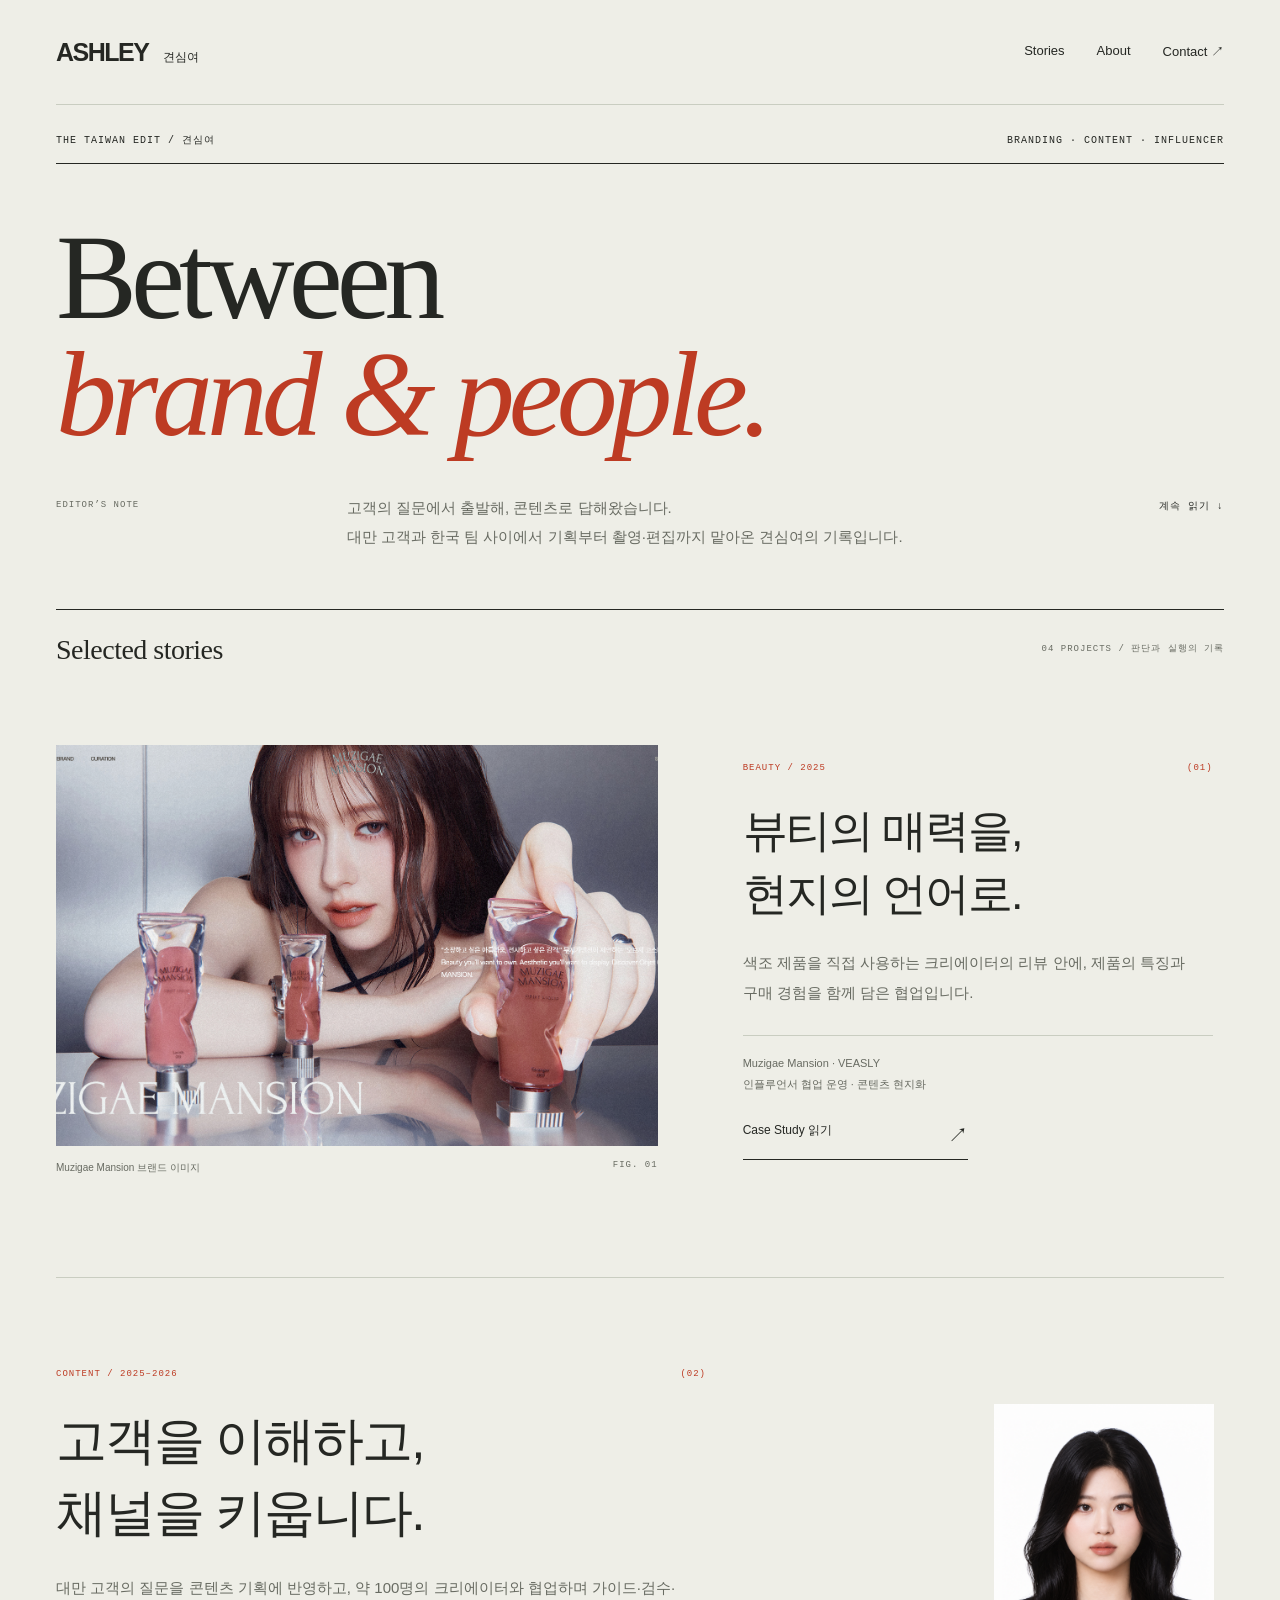
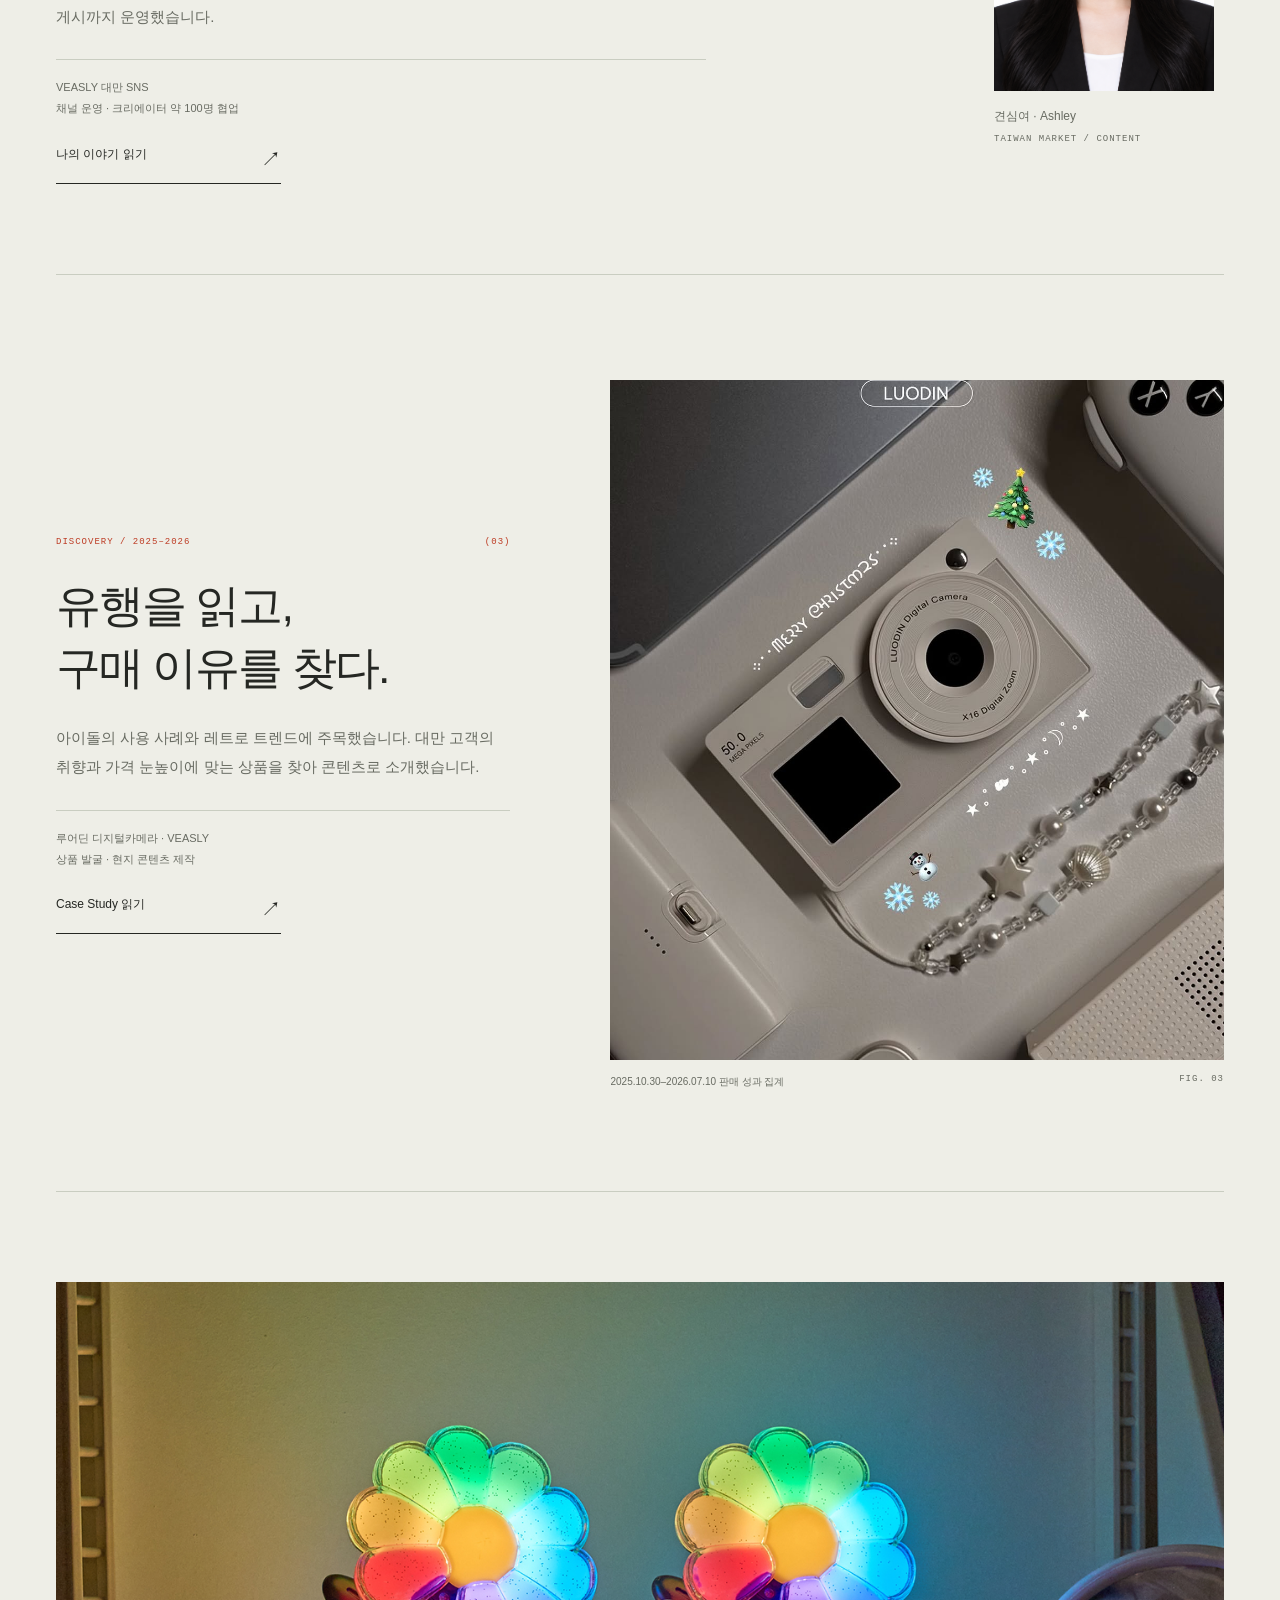
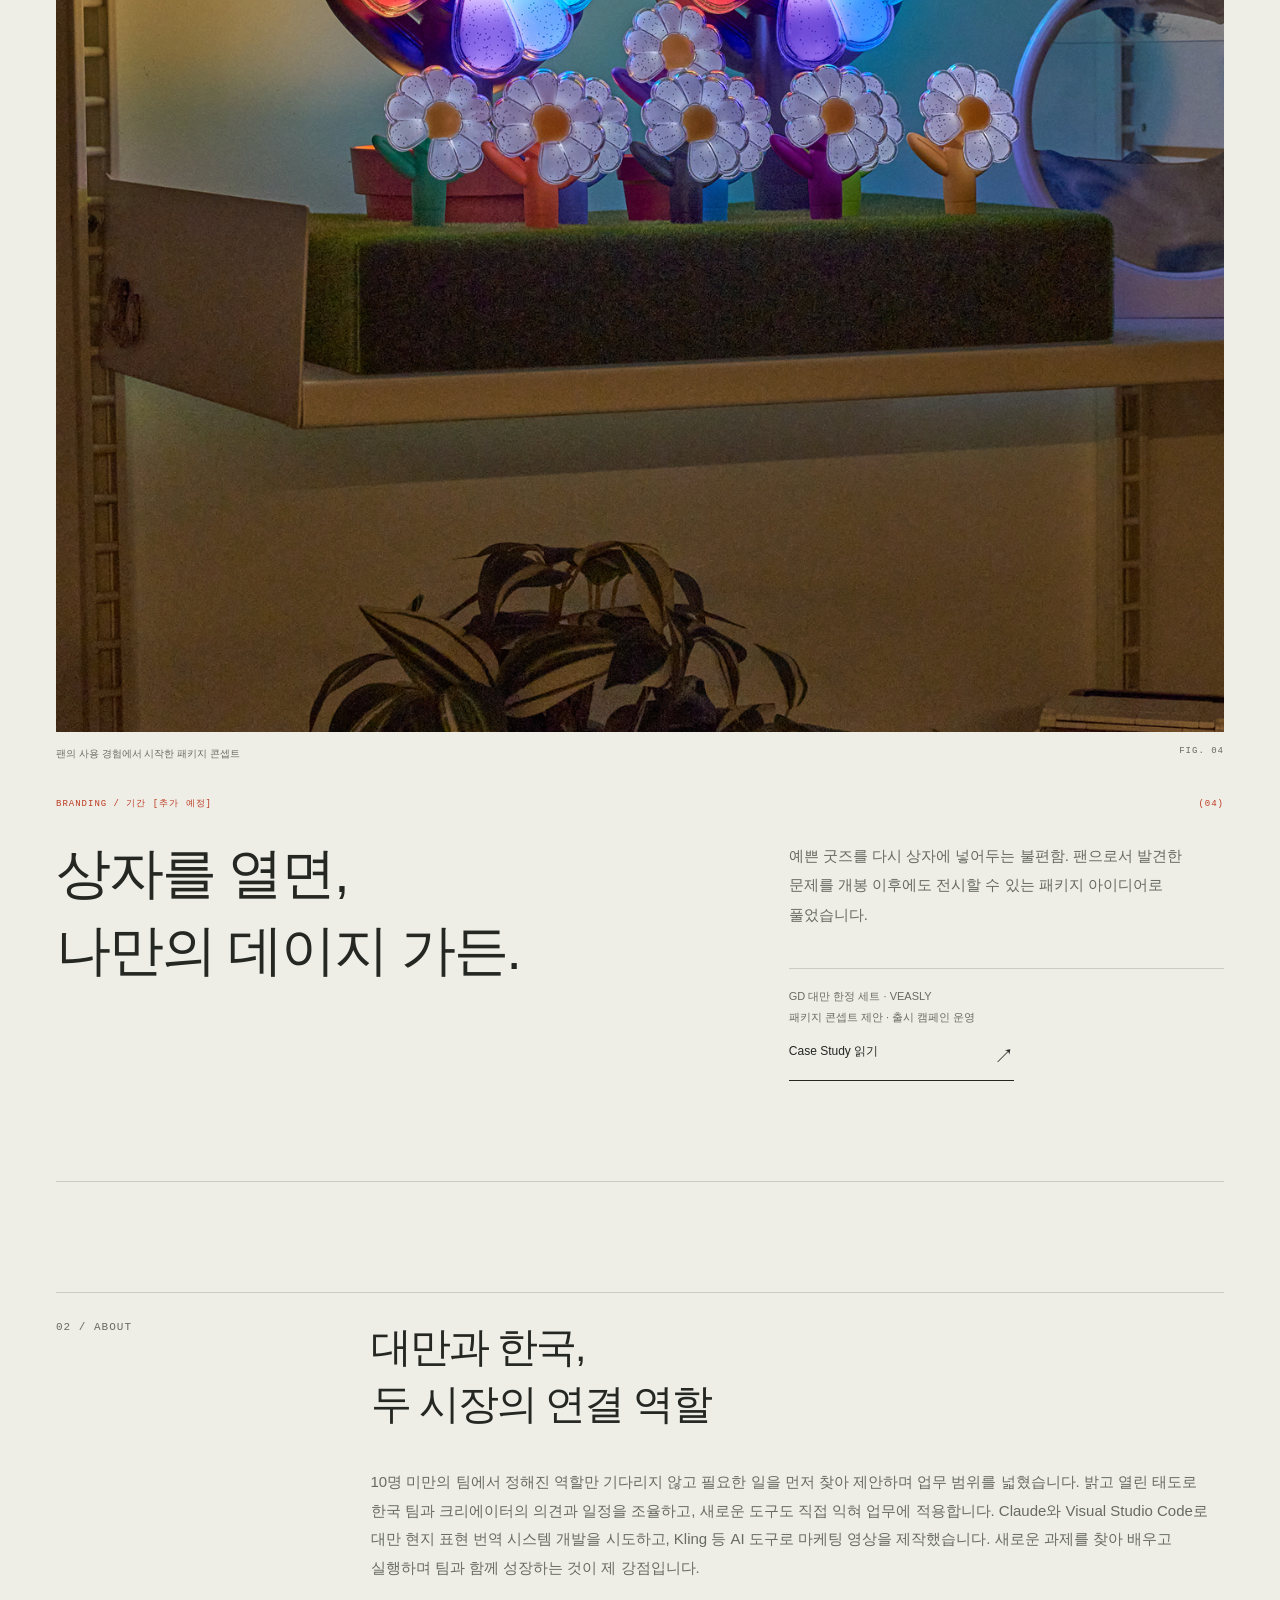
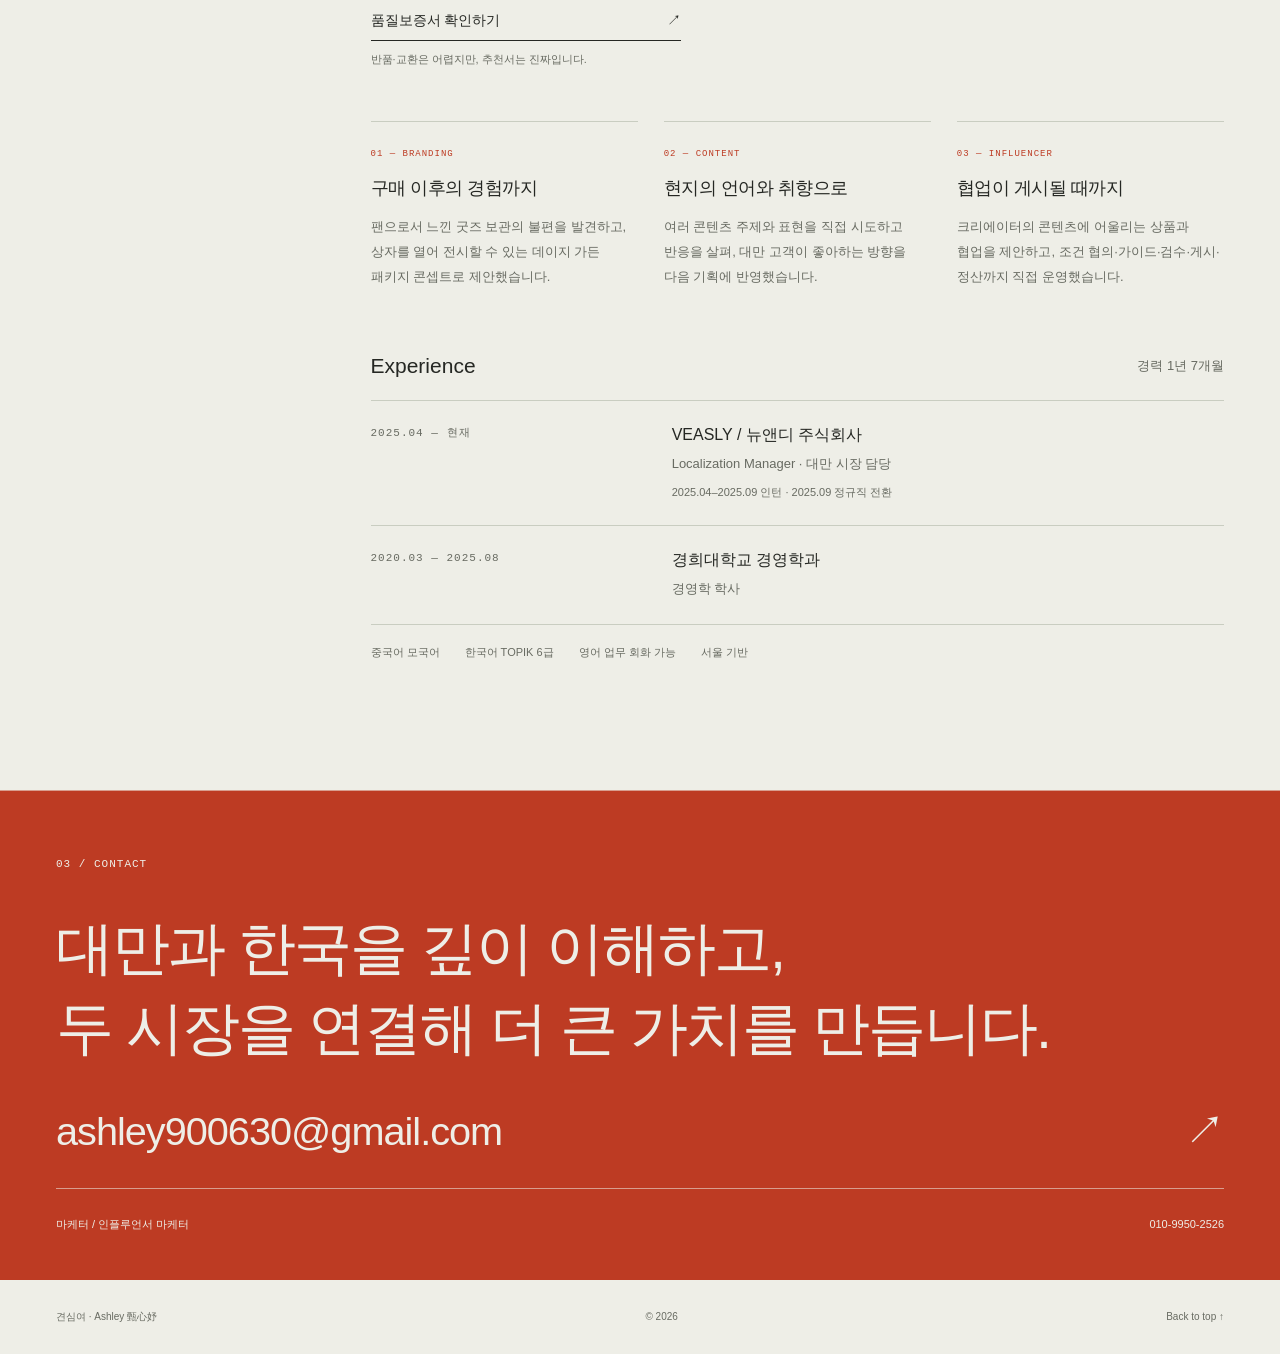
==== commit a01a39a4: "Update APR portfolio navigation and mobile layout" ====
--- a/portfolio/index.html
+++ b/portfolio/index.html
@@ -1 +1 @@
-<!doctype html><html lang="ko"><head><meta charset="utf-8"><meta name="viewport" content="width=device-width, initial-scale=1"><meta name="description" content="견심여의 마케팅 포트폴리오. 브랜딩, 콘텐츠, 대만 인플루언서 협업과 현지화 사례."><meta name="theme-color" content="#eeeee7"><title>견심여 — 브랜드와 대만 소비자를 연결하는 마케터</title><link rel="icon" href="./assets/favicon.svg" type="image/svg+xml"><link rel="stylesheet" href="./style.css?v=contact-palette-1"><script src="./script.js" defer></script></head><body id="top"><a class="skip" href="#main">본문으로 이동</a><header class="header"><a class="wordmark" href="#home" aria-label="견심여 홈">ASHLEY<span>견심여</span></a><nav aria-label="주요 메뉴"><a href="#work">Stories</a><a href="#about">About</a><a href="#contact">Contact <span aria-hidden="true">↗</span></a></nav></header><main id="main"><section class="editorial-intro wrap" id="home"><div class="issue-line mono"><span>THE TAIWAN EDIT / 견심여</span><span>BRANDING · CONTENT · INFLUENCER</span></div><h1>Between<br><em>brand & people.</em></h1><div class="editors-note"><span class="mono">EDITOR’S NOTE</span><p>고객의 질문에서 출발해, 콘텐츠로 답해왔습니다.<br>대만 고객과 한국 팀 사이에서 기획부터 촬영·편집까지 맡아온 견심여의 기록입니다.</p><a href="#work" class="mono">계속 읽기 ↓</a></div></section><section class="editorial-work wrap" id="work"><div class="contents-line"><h2>Selected stories</h2><span class="mono">05 PROJECTS / 판단과 실행의 기록</span></div><article class="editorial-story story-beauty"><div class="story-copy"><div class="story-kicker mono"><span>BEAUTY / 2025</span><span>(01)</span></div><h3><a href="beauty.html">뷰티의 매력을,<br>현지의 언어로.</a></h3><p class="story-description">색조 제품을 직접 사용하는 크리에이터의 리뷰 안에, 제품의 특징과 구매 경험을 함께 담은 협업입니다.</p><p class="story-role">Muzigae Mansion · VEASLY<br>인플루언서 협업 운영 · 콘텐츠 현지화</p><a class="story-read" href="beauty.html">Case Study 읽기 <span aria-hidden="true">↗</span></a></div><figure class="story-figure"><a href="beauty.html" aria-label="Muzigae Mansion · VEASLY Case Study"><img src="./assets/beauty-brand.png" alt="Muzigae Mansion 브랜드 비주얼과 색조 제품" fetchpriority="high"></a><figcaption><span>Muzigae Mansion 브랜드 이미지</span><span class="mono">FIG. 01</span></figcaption></figure></article><article class="editorial-story story-gd"><div class="story-copy"><div class="story-kicker mono"><span>BRANDING / 연도 [내용 추가 필요]</span><span>(02)</span></div><h3><a href="gd.html">상자를 열면,<br>나만의 데이지 가든.</a></h3><p class="story-description">예쁜 굿즈를 다시 상자에 넣어두는 불편함. 팬으로서 발견한 문제를 개봉 이후에도 전시할 수 있는 패키지 아이디어로 풀었습니다.</p><p class="story-role">GD 대만 한정 세트 · VEASLY<br>패키지 콘셉트 제안 · 출시 캠페인 운영</p><a class="story-read" href="gd.html">Case Study 읽기 <span aria-hidden="true">↗</span></a></div><figure class="story-figure"><a href="gd.html" aria-label="GD 대만 한정 세트 · VEASLY Case Study"><img src="./assets/gd-garden.png" alt="데이지 굿즈를 가든 전시대에 배치한 실제 사진" loading="lazy"></a><figcaption><span>팬의 사용 경험에서 시작한 패키지 콘셉트</span><span class="mono">FIG. 02</span></figcaption></figure></article><article class="editorial-story story-camera"><div class="story-copy"><div class="story-kicker mono"><span>DISCOVERY / 2025–2026</span><span>(03)</span></div><h3><a href="camera.html">유행을 읽고,<br>구매 이유를 찾다.</a></h3><p class="story-description">아이돌의 사용 사례와 레트로 트렌드에 주목했습니다. 대만 고객의 취향과 가격 눈높이에 맞는 상품을 찾아 콘텐츠로 소개했습니다.</p><p class="story-role">루어딘 디지털카메라 · VEASLY<br>상품 발굴 · 현지 콘텐츠 제작</p><a class="story-read" href="camera.html">Case Study 읽기 <span aria-hidden="true">↗</span></a></div><figure class="story-figure"><a href="camera.html" aria-label="루어딘 디지털카메라 · VEASLY Case Study"><img src="./assets/camera.jpg" alt="루어딘 디지털카메라 콘텐츠 이미지" loading="lazy"></a><figcaption><span>2025.10.30–2026.07.10 판매 성과 집계</span><span class="mono">FIG. 03</span></figcaption></figure></article><article class="editorial-story story-lifestyle" id="lifestyle-story"><div class="story-copy"><div class="story-kicker mono"><span>COLLABORATION / 연도 [내용 추가 필요]</span><span>(04)</span></div><h3><a href="lifestyle.html">일상 속 취향이<br>콘텐츠가 되는 순간.</a></h3><p class="story-description">라이프스타일 크리에이터가 직접 경험한 소품의 매력과 구매 혜택을 소개합니다. 루어딘 상품 발굴과는 별개의 협업 사례입니다.</p><p class="story-role">almostblue · VEASLY<br>인플루언서 협업 운영 · 콘텐츠 현지화</p><a class="story-read" href="lifestyle.html">Case Study 읽기 <span aria-hidden="true">↗</span></a></div><figure class="story-figure"><a href="lifestyle.html" aria-label="almostblue · VEASLY Case Study"><img src="./assets/lifestyle-result.jpg" alt="별 장식과 함께 almostblue 미니 카메라를 든 모델" loading="lazy"></a><figcaption><span>크리에이터의 일상 콘텐츠에 연결한 상품 소개</span><span class="mono">FIG. 04</span></figcaption></figure></article><article class="editorial-story story-social" id="social-story"><div class="story-copy"><div class="story-kicker mono"><span>CONTENT / 2025–2026</span><span>(05)</span></div><h3><a href="social.html">고객을 이해하고,<br>채널을 키웁니다.</a></h3><p class="story-description">고객의 질문과 댓글에서 콘텐츠의 실마리를 찾습니다. 대만의 언어와 취향을 읽고, 기획부터 촬영·편집과 반응 확인까지 직접 연결해 온 마케터 견심여의 이야기입니다.</p><p class="story-role">VEASLY 대만 SNS<br>SNS 콘텐츠 기획·제작 · 채널 운영</p><a class="story-read" href="social.html">나의 이야기 읽기 <span aria-hidden="true">↗</span></a></div><figure class="profile-preview"><a href="social.html" aria-label="견심여의 콘텐츠와 채널 운영 이야기"><img src="./assets/ashley-portrait.png" alt="마케터 견심여 프로필 사진"></a><figcaption>견심여 · Ashley<span>TAIWAN MARKET / CONTENT</span></figcaption></figure></article></section><section class="about wrap" id="about"><div class="section-label mono">02 / ABOUT</div><div class="about-body"><h2>대만과 한국,<br>두 시장을 경험했습니다.</h2><div class="about-copy"><p>안녕하세요, 견심여입니다. 대만에서 자라 한국에서 경영학을 공부했고, 현재 서울에서 대만 시장의 고객과 콘텐츠 업무를 하고 있습니다.</p><p>고객이 궁금해하는 지점에서 출발해 브랜드와 상품을 더 잘 이해할 수 있는 콘텐츠와 경험을 만드는 데 관심이 있습니다.</p></div><div class="skills"><div><span class="mono">01 — BRANDING</span><h3>구매 이후의 경험까지</h3><p>팬으로서 느낀 굿즈 보관의 불편을 발견하고, 상자를 열어 전시할 수 있는 데이지 가든 패키지 콘셉트로 제안했습니다.</p></div><div><span class="mono">02 — CONTENT</span><h3>현지의 언어와 취향으로</h3><p>여러 콘텐츠 주제와 표현을 직접 시도하고 반응을 살펴, 대만 고객이 좋아하는 방향을 다음 기획에 반영했습니다.</p></div><div><span class="mono">03 — INFLUENCER</span><h3>협업이 게시될 때까지</h3><p>크리에이터의 콘텐츠에 어울리는 상품과 협업을 제안하고, 조건 협의·가이드·검수·게시·정산까지 직접 운영했습니다.</p></div></div><div class="career"><div class="career-head"><h3>Experience</h3><span>경력 1년 7개월</span></div><div class="career-row"><span class="mono">2025.04 — 현재</span><div><h4>VEASLY / 뉴앤디 주식회사</h4><p>Localization Manager · 대만 시장 담당</p><p class="small">2025.04–2025.09 인턴 · 2025.09 정규직 전환</p></div></div><div class="career-row"><span class="mono">2020.03 — 2025.08</span><div><h4>경희대학교 경영학과</h4><p>경영학 학사</p></div></div><div class="language"><span>중국어 모국어</span><span>한국어 TOPIK 6급</span><span>서울 기반</span></div></div></div></section><section class="contact" id="contact"><div class="wrap"><div class="section-label mono">03 / CONTACT</div><h2>다음 브랜드의 이야기를<br>함께 만들고 싶습니다.</h2><a class="email" href="mailto:ashley900630@gmail.com">ashley900630@gmail.com <span aria-hidden="true">↗</span></a><div class="contact-links"><span>마케터 / 인플루언서 마케터</span><div><span>LinkedIn · [내용 추가 필요]</span><span>개인 Instagram · [내용 추가 필요]</span></div></div></div></section></main><footer class="wrap footer"><span>견심여 · Ashley 甄心妤</span><span>© <span id="year">2026</span></span><a href="#top">Back to top ↑</a></footer></body></html>+<!doctype html><html lang="ko"><head><meta charset="utf-8"><meta name="viewport" content="width=device-width, initial-scale=1"><meta name="description" content="견심여의 마케팅 포트폴리오. 브랜딩, 콘텐츠, 대만 인플루언서 협업과 현지화 사례."><meta name="theme-color" content="#eeeee7"><title>견심여 — 브랜드와 대만 소비자를 연결하는 마케터</title><link rel="icon" href="./assets/favicon.svg" type="image/svg+xml"><link rel="stylesheet" href="./style.css?v=apr-role-order-20261009-1"><script src="./script.js" defer></script></head><body id="top"><a class="skip" href="#main">본문으로 이동</a><header class="header"><a class="wordmark" href="#home" aria-label="견심여 홈">ASHLEY<span>견심여</span></a><nav aria-label="주요 메뉴"><a href="#work">Stories</a><a href="#about">About</a><a href="#contact">Contact <span aria-hidden="true">↗</span></a></nav></header><main id="main"><section class="editorial-intro wrap" id="home"><div class="issue-line mono"><span>THE TAIWAN EDIT / 견심여</span><span>BRANDING · CONTENT · INFLUENCER</span></div><h1>Between<br><em>brand & people.</em></h1><div class="editors-note"><span class="mono">EDITOR’S NOTE</span><p>고객의 질문에서 출발해, 콘텐츠로 답해왔습니다.<br>대만 고객과 한국 팀 사이에서 기획부터 촬영·편집까지 맡아온 견심여의 기록입니다.</p><a href="#work" class="mono">계속 읽기 ↓</a></div></section><section class="editorial-work wrap" id="work"><div class="contents-line"><h2>Selected stories</h2><span class="mono">04 PROJECTS / 판단과 실행의 기록</span></div><article class="editorial-story story-beauty"><div class="story-copy"><div class="story-kicker mono"><span>BEAUTY / 2025</span><span>(01)</span></div><h3><a href="beauty.html">뷰티의 매력을,<br>현지의 언어로.</a></h3><p class="story-description">색조 제품을 직접 사용하는 크리에이터의 리뷰 안에, 제품의 특징과 구매 경험을 함께 담은 협업입니다.</p><p class="story-role">Muzigae Mansion · VEASLY<br>인플루언서 협업 운영 · 콘텐츠 현지화</p><a class="story-read" href="beauty.html">Case Study 읽기 <span aria-hidden="true">↗</span></a></div><figure class="story-figure"><a href="beauty.html" aria-label="Muzigae Mansion · VEASLY Case Study"><img src="./assets/beauty-brand.png" alt="Muzigae Mansion 브랜드 비주얼과 색조 제품" fetchpriority="high"></a><figcaption><span>Muzigae Mansion 브랜드 이미지</span><span class="mono">FIG. 01</span></figcaption></figure></article><article class="editorial-story story-social" id="social-story"><div class="story-copy"><div class="story-kicker mono"><span>CONTENT / 2025–2026</span><span>(02)</span></div><h3><a href="social.html">고객을 이해하고,<br>채널을 키웁니다.</a></h3><p class="story-description">대만 고객의 질문을 콘텐츠 기획에 반영하고, 약 100명의 크리에이터와 협업하며 가이드·검수·게시까지 운영했습니다.</p><p class="story-role">VEASLY 대만 SNS<br>채널 운영 · 크리에이터 약 100명 협업</p><a class="story-read" href="social.html">나의 이야기 읽기 <span aria-hidden="true">↗</span></a></div><figure class="profile-preview"><a href="social.html" aria-label="견심여의 콘텐츠와 채널 운영 이야기"><img src="./assets/ashley-portrait.png" alt="마케터 견심여 프로필 사진"></a><figcaption>견심여 · Ashley<span>TAIWAN MARKET / CONTENT</span></figcaption></figure></article><article class="editorial-story story-camera" id="camera-story"><div class="story-copy"><div class="story-kicker mono"><span>DISCOVERY / 2025–2026</span><span>(03)</span></div><h3><a href="camera.html?v=social-20261009">유행을 읽고,<br>구매 이유를 찾다.</a></h3><p class="story-description">아이돌의 사용 사례와 레트로 트렌드에 주목했습니다. 대만 고객의 취향과 가격 눈높이에 맞는 상품을 찾아 콘텐츠로 소개했습니다.</p><p class="story-role">루어딘 디지털카메라 · VEASLY<br>상품 발굴 · 현지 콘텐츠 제작</p><a class="story-read" href="camera.html?v=social-20261009">Case Study 읽기 <span aria-hidden="true">↗</span></a></div><figure class="story-figure"><a href="camera.html?v=social-20261009" aria-label="루어딘 디지털카메라 · VEASLY Case Study"><img src="./assets/camera.jpg" alt="루어딘 디지털카메라 콘텐츠 이미지" loading="lazy"></a><figcaption><span>2025.10.30–2026.07.10 판매 성과 집계</span><span class="mono">FIG. 03</span></figcaption></figure></article><article class="editorial-story story-gd" id="gd-story"><div class="story-copy"><div class="story-kicker mono"><span>BRANDING / 기간 [추가 예정]</span><span>(04)</span></div><h3><a href="gd.html">상자를 열면,<br>나만의 데이지 가든.</a></h3><p class="story-description">예쁜 굿즈를 다시 상자에 넣어두는 불편함. 팬으로서 발견한 문제를 개봉 이후에도 전시할 수 있는 패키지 아이디어로 풀었습니다.</p><p class="story-role">GD 대만 한정 세트 · VEASLY<br>패키지 콘셉트 제안 · 출시 캠페인 운영</p><a class="story-read" href="gd.html">Case Study 읽기 <span aria-hidden="true">↗</span></a></div><figure class="story-figure"><a href="gd.html" aria-label="GD 대만 한정 세트 · VEASLY Case Study"><img src="./assets/gd-garden.png" alt="데이지 굿즈를 가든 전시대에 배치한 실제 사진" loading="lazy"></a><figcaption><span>팬의 사용 경험에서 시작한 패키지 콘셉트</span><span class="mono">FIG. 04</span></figcaption></figure></article></section><section class="about wrap" id="about"><div class="section-label mono">02 / ABOUT</div><div class="about-body"><h2>대만과 한국,<br>두 시장의 연결 역할</h2><div class="about-copy about-copy-single"><p>10명 미만의 팀에서 정해진 역할만 기다리지 않고 필요한 일을 먼저 찾아 제안하며 업무 범위를 넓혔습니다. 밝고 열린 태도로 한국 팀과 크리에이터의 의견과 일정을 조율하고, 새로운 도구도 직접 익혀 업무에 적용합니다. Claude와 Visual Studio Code로 대만 현지 표현 번역 시스템 개발을 시도하고, Kling 등 AI 도구로 마케팅 영상을 제작했습니다. 새로운 과제를 찾아 배우고 실행하며 팀과 함께 성장하는 것이 제 강점입니다.</p></div><div class="recommendation-cta"><a href="./assets/recommendation-letter.pdf" target="_blank" rel="noopener noreferrer">품질보증서 확인하기 <span aria-hidden="true">↗</span></a><p>반품·교환은 어렵지만, 추천서는 진짜입니다.</p></div><div class="skills"><div><span class="mono">01 — BRANDING</span><h3>구매 이후의 경험까지</h3><p>팬으로서 느낀 굿즈 보관의 불편을 발견하고, 상자를 열어 전시할 수 있는 데이지 가든 패키지 콘셉트로 제안했습니다.</p></div><div><span class="mono">02 — CONTENT</span><h3>현지의 언어와 취향으로</h3><p>여러 콘텐츠 주제와 표현을 직접 시도하고 반응을 살펴, 대만 고객이 좋아하는 방향을 다음 기획에 반영했습니다.</p></div><div><span class="mono">03 — INFLUENCER</span><h3>협업이 게시될 때까지</h3><p>크리에이터의 콘텐츠에 어울리는 상품과 협업을 제안하고, 조건 협의·가이드·검수·게시·정산까지 직접 운영했습니다.</p></div></div><div class="career"><div class="career-head"><h3>Experience</h3><span>경력 1년 7개월</span></div><div class="career-row"><span class="mono">2025.04 — 현재</span><div><h4>VEASLY / 뉴앤디 주식회사</h4><p>Localization Manager · 대만 시장 담당</p><p class="small">2025.04–2025.09 인턴 · 2025.09 정규직 전환</p></div></div><div class="career-row"><span class="mono">2020.03 — 2025.08</span><div><h4>경희대학교 경영학과</h4><p>경영학 학사</p></div></div><div class="language"><span>중국어 모국어</span><span>한국어 TOPIK 6급</span><span>영어 업무 회화 가능</span><span>서울 기반</span></div></div></div></section><section class="contact" id="contact"><div class="wrap"><div class="section-label mono">03 / CONTACT</div><h2>대만과 한국을 깊이 이해하고,<br>두 시장을 연결해 더 큰 가치를 만듭니다.</h2><a class="email" href="mailto:ashley900630@gmail.com">ashley900630@gmail.com <span aria-hidden="true">↗</span></a><div class="contact-links"><span>마케터 / 인플루언서 마케터</span><div><a href="tel:+821099502526">010-9950-2526</a></div></div></div></section></main><footer class="wrap footer"><span>견심여 · Ashley 甄心妤</span><span>© <span id="year">2026</span></span><a href="#top">Back to top ↑</a></footer></body></html>
--- a/portfolio/style.css
+++ b/portfolio/style.css
@@ -1,4 +1,4 @@
-:root{--paper:#eeeee7;--ink:#252723;--muted:#686b62;--line:#c9cdc1;--accent:#bd3b23;--dark:#25342c}*{box-sizing:border-box}html{scroll-behavior:smooth;scroll-padding-top:30px}body{margin:0;background:var(--paper);color:var(--ink);font-family:Arial,'Apple SD Gothic Neo','Malgun Gothic',sans-serif;-webkit-font-smoothing:antialiased}a{color:inherit;text-decoration:none}img{display:block;max-width:100%;height:auto}p,dd{word-break:keep-all;overflow-wrap:anywhere}button,a{-webkit-tap-highlight-color:transparent}a:focus-visible{outline:2px solid var(--accent);outline-offset:6px}a:hover{color:var(--accent)}.wrap{max-width:1340px;width:calc(100% - 112px);margin:auto}.mono{font-family:'Courier New',monospace;font-size:11px;line-height:1.5;letter-spacing:1px}.header{width:calc(100% - 112px);max-width:1340px;margin:auto;height:105px;display:flex;justify-content:space-between;align-items:center;border-bottom:1px solid var(--line)}.wordmark{font-size:25px;font-weight:800;letter-spacing:-1.5px;display:flex;align-items:baseline;gap:15px}.wordmark span{font-size:12px;font-weight:500;letter-spacing:0}nav{display:flex;gap:32px;font-size:13px}.skip{position:absolute;top:-100px;left:10px;padding:15px;background:var(--ink);color:white;z-index:20}.skip:focus{top:10px}.hero{padding-top:32px}.hero-top{display:flex;justify-content:space-between}.hero h1{font-size:clamp(54px,7.2vw,108px);font-weight:600;line-height:1.13;letter-spacing:-6px;margin:57px 0 38px;word-break:keep-all}.hero em{font-style:normal;color:var(--accent)}.hero-end{display:flex;justify-content:space-between;align-items:end;margin-bottom:40px}.hero-end p{font-size:15px;line-height:1.85;margin:0;color:var(--muted)}.hero-end p span{font-size:11px;letter-spacing:1.5px;margin-left:12px;color:var(--accent)}.circle-link{width:64px;height:64px;border:1px solid var(--ink);border-radius:50%;display:grid;place-items:center;font-size:26px;transition:background .2s}.circle-link:hover{background:var(--ink);color:var(--paper)}figure{margin:0}.hero-feature{position:relative;background:#151715;height:530px;overflow:hidden}.hero-feature>a{display:block;height:100%}.hero-feature img{width:100%;height:100%;object-fit:contain;object-position:65% 45%}.hero-feature figcaption{position:absolute;left:36px;bottom:34px;display:flex;flex-direction:column;gap:13px;color:var(--paper);pointer-events:none}.hero-feature figcaption>span{font-family:'Courier New',monospace;font-size:10px;letter-spacing:2px}.hero-feature figcaption>a{font-size:23px;letter-spacing:-.5px;pointer-events:auto}.hero-feature figcaption>a:hover{color:#eaa990}.hero-caption{display:flex;justify-content:space-between;padding-top:15px;font-size:9px;color:var(--muted)}.about{margin-top:125px;padding-top:26px;border-top:1px solid var(--line);display:grid;grid-template-columns:1fr 3fr;gap:30px}.section-label{color:var(--muted)}h2{font-size:clamp(30px,3.2vw,46px);line-height:1.4;font-weight:500;letter-spacing:-2px;margin:0;word-break:keep-all}.about-copy{display:grid;grid-template-columns:1fr 1fr;gap:38px;margin:35px 0 55px}.about-copy p,.skills p{font-size:15px;line-height:1.9;color:var(--muted);margin:0}.skills{display:grid;grid-template-columns:repeat(3,1fr);gap:26px}.skills>div{border-top:1px solid var(--line);padding-top:20px}.skills .mono{font-size:9px;color:var(--accent)}.skills h3{font-size:18px;font-weight:500;letter-spacing:-.5px;margin:15px 0}.skills p{font-size:13px}.career{margin-top:65px}.career-head{display:flex;justify-content:space-between;align-items:center;margin-bottom:22px}.career-head h3{font-size:21px;font-weight:500;margin:0}.career-head>span{font-size:13px;color:var(--muted)}.career-row{display:grid;grid-template-columns:1fr 2fr;gap:25px;border-top:1px solid var(--line);padding:24px 0}.career-row .mono{color:var(--muted)}h4{font-size:16px;font-weight:500;margin:0}.career-row p{font-size:13px;color:var(--muted);line-height:1.7;margin:7px 0 0}.career-row .small{font-size:11px}.language{border-top:1px solid var(--line);display:flex;gap:25px;padding-top:20px;font-size:11px;color:var(--muted)}.work{margin-top:125px;padding-top:25px;border-top:1px solid var(--line)}.section-heading{display:flex;justify-content:space-between;align-items:end;margin:28px 0 50px}.section-heading p{font-size:13px;line-height:1.8;color:var(--muted);margin:0}.work-grid{display:grid;grid-template-columns:1fr 1fr;column-gap:40px;row-gap:70px}.work-image{height:440px;display:block;position:relative;overflow:hidden;background:#dfe1d7}.work-image img{height:100%;width:100%;object-fit:cover;transition:transform .5s}.work-image:hover img{transform:scale(1.025)}.beauty .work-image img{object-position:left;object-fit:cover;width:200%;max-width:none}.gd .work-image img{object-fit:contain;background:#171916}.camera .work-image img{object-position:50% 48%}.lifestyle .work-image img{object-position:left;width:200%;max-width:none}.social .work-image img{object-fit:contain;background:#dddcd4}.image-index{position:absolute;top:17px;left:17px;font-size:9px;letter-spacing:1px;background:var(--paper);color:var(--ink);padding:7px 10px}.image-arrow{position:absolute;right:17px;bottom:17px;font-size:24px;background:var(--paper);width:42px;height:42px;display:grid;place-items:center;color:var(--ink)}.work-heading{margin:23px 0 8px}.work-heading .mono{color:var(--accent);font-size:9px}.work-heading h3{font-size:25px;line-height:1.45;font-weight:500;letter-spacing:-1px;margin:10px 0}.brand{color:var(--muted);font-size:12px;margin:0 0 22px}.work-meta{margin:0;font-size:12px;line-height:1.7}.work-meta>div{display:grid;grid-template-columns:42px 1fr;margin:8px 0}.work-meta dt{color:var(--muted)}dd{margin:0}.work-result{margin-top:25px;border-top:1px solid var(--line);padding-top:20px;display:flex;align-items:center;gap:20px}.work-result strong{font-size:34px;font-weight:500;letter-spacing:-1.5px;white-space:nowrap}.work-result>span{font-size:12px;line-height:1.7}.work-result small{display:block;font-size:10px;color:var(--muted);line-height:1.6;margin-top:4px}.text-link{margin-top:22px;display:inline-flex;gap:45px;font-size:12px;border-bottom:1px solid var(--ink);padding-bottom:7px}.contact{margin-top:130px;background:var(--accent);color:var(--paper);padding:65px 0 45px;border-top:1px solid rgba(238,238,231,.55)}.contact .section-label{color:var(--paper)}.contact h2{font-size:clamp(32px,4.5vw,64px);margin:35px 0}.email{display:flex;justify-content:space-between;align-items:center;font-size:clamp(22px,3.1vw,45px);letter-spacing:-1px;border-bottom:1px solid rgba(238,238,231,.55);padding:0 0 30px}.email:hover{color:#fff}.contact-links{display:flex;justify-content:space-between;gap:30px;margin-top:26px;color:var(--paper);font-size:11px;line-height:1.8}.contact-links>div{display:flex;gap:25px}.footer{display:flex;justify-content:space-between;align-items:center;padding:30px 0;font-size:10px;color:var(--muted)}.case-main{padding-top:35px}.back-link{color:var(--muted)}.case-title{margin:55px 0 45px;max-width:1050px}.case-title>.mono{color:var(--accent)}.case-title h1{font-size:clamp(38px,5.5vw,74px);font-weight:500;line-height:1.3;letter-spacing:-3px;word-break:keep-all;margin:20px 0}.case-brand{color:var(--muted);font-size:15px}.case-meta{display:grid;grid-template-columns:1fr 1fr;gap:30px;margin-top:35px;font-size:13px;line-height:1.8}.case-meta dt{font-size:10px;color:var(--muted);letter-spacing:1px;margin-bottom:6px}.case-cover{background:#dfe1d7}.case-cover img{height:580px;width:100%;object-fit:contain}.case-cover.gd{background:#171916}.case-cover figcaption{background:var(--paper);padding-top:12px;font-size:11px;color:var(--muted)}.case-layout{display:grid;grid-template-columns:1fr 3fr;gap:55px;margin-top:85px}.case-nav{align-self:start;position:sticky;top:30px;display:flex;flex-direction:column;gap:18px;font-size:12px;color:var(--muted)}.case-copy{max-width:790px}.case-section{padding-top:23px;border-top:1px solid var(--line);margin-bottom:65px;scroll-margin-top:30px}.case-section>.mono{font-size:10px;color:var(--accent)}.case-section h2{font-size:29px;letter-spacing:-1px;margin:14px 0 18px}.case-section p{font-size:16px;line-height:2;color:var(--muted);margin:0}.case-metric{display:grid;grid-template-columns:1fr;gap:10px;margin:30px 0}.case-metric strong{font-size:65px;letter-spacing:-3px;font-weight:500}.case-metric span{font-size:14px}.case-metric small{font-size:11px;color:var(--muted)}.evidence{background:#e4e5dd;padding:20px}.evidence img{max-height:560px;object-fit:contain;width:100%}.evidence figcaption{font-size:11px;line-height:1.8;color:var(--muted);margin-top:15px}.next-project{border-top:1px solid var(--line);padding:30px 0 75px;display:flex;flex-direction:column;gap:20px}.next-project .mono{color:var(--muted)}.next-project a{font-size:32px;line-height:1.5;letter-spacing:-1px;word-break:keep-all}@media(min-width:1500px){.hero h1{font-size:108px}}@media(max-width:1000px){.wrap,.header{width:calc(100% - 64px)}.hero h1{letter-spacing:-4px}.hero-feature{height:450px}.hero-feature figcaption>a{font-size:18px}.about{grid-template-columns:1fr;gap:30px}.work-image{height:370px}.work-heading h3{font-size:22px}.case-layout{grid-template-columns:1fr 3fr;gap:30px}.case-cover img{height:500px}}@media(max-width:640px){.wrap,.header{width:calc(100% - 40px)}.header{height:80px}.wordmark{font-size:21px;gap:8px}.wordmark span{font-size:10px}nav{gap:17px;font-size:11px}.hero{padding-top:23px}.hero-top{font-size:9px;letter-spacing:.6px}.hero h1{font-size:clamp(38px,9vw,58px);letter-spacing:-2.8px;line-height:1.25;margin:40px 0 30px}.hero-end p{font-size:12px;line-height:1.9;max-width:260px}.circle-link{width:42px;height:42px;flex-shrink:0;font-size:20px}.hero-feature{height:370px}.hero-feature img{object-position:center;height:300px}.hero-feature figcaption{left:20px;right:15px;bottom:20px;gap:8px}.hero-feature figcaption>a{font-size:15px;line-height:1.6}.hero-caption{font-size:8px;letter-spacing:0;gap:20px;line-height:1.6}.hero-caption>span:last-child{text-align:right}.about,.work{margin-top:75px}.about-copy{grid-template-columns:1fr;gap:18px;margin:26px 0 35px}.about-copy p{font-size:14px}.skills{grid-template-columns:1fr;gap:25px}.skills h3{font-size:19px;margin:12px 0}.skills p{font-size:14px}.career{margin-top:40px}.career-row{grid-template-columns:1fr;gap:12px;padding:22px 0}.language{gap:14px;font-size:10px}.section-heading{align-items:start;flex-direction:column;gap:20px;margin-bottom:35px}.section-heading h2{font-size:30px}.work-grid{grid-template-columns:1fr;gap:48px}.work-image{height:380px}.work-heading h3{font-size:24px}.work-result{gap:18px}.contact{margin-top:75px;padding:45px 0 30px}.contact h2{font-size:30px;letter-spacing:-1.5px;margin:28px 0}.email{font-size:clamp(17px,5vw,25px);letter-spacing:-.5px;padding-bottom:25px}.contact-links{flex-direction:column;gap:15px}.contact-links>div{flex-direction:column;gap:5px}.footer{font-size:9px;gap:10px;line-height:1.5}.case-main{padding-top:25px}.case-title{margin:35px 0}.case-title h1{font-size:38px;letter-spacing:-2px}.case-meta{grid-template-columns:1fr;gap:18px}.case-cover img{height:390px}.case-layout{grid-template-columns:1fr;gap:35px;margin-top:45px}.case-nav{position:static;flex-direction:row;flex-wrap:wrap;gap:15px;padding-bottom:20px;border-bottom:1px solid var(--line);font-size:11px}.case-section{margin-bottom:45px}.case-section p{font-size:15px;line-height:1.95}.evidence{padding:12px}.next-project a{font-size:25px}}@media(prefers-reduced-motion:reduce){html{scroll-behavior:auto}*{transition:none!important}}
+:root{--paper:#eeeee7;--ink:#252723;--muted:#686b62;--line:#c9cdc1;--accent:#bd3b23;--dark:#25342c}*{box-sizing:border-box}html{scroll-behavior:smooth;scroll-padding-top:30px}body{margin:0;background:var(--paper);color:var(--ink);font-family:Arial,'Apple SD Gothic Neo','Malgun Gothic',sans-serif;-webkit-font-smoothing:antialiased}a{color:inherit;text-decoration:none}img{display:block;max-width:100%;height:auto}p,dd{word-break:keep-all;overflow-wrap:anywhere}button,a{-webkit-tap-highlight-color:transparent}a:focus-visible{outline:2px solid var(--accent);outline-offset:6px}a:hover{color:var(--accent)}.wrap{max-width:1340px;width:calc(100% - 112px);margin:auto}.mono{font-family:'Courier New',monospace;font-size:11px;line-height:1.5;letter-spacing:1px}.header{width:calc(100% - 112px);max-width:1340px;margin:auto;height:105px;display:flex;justify-content:space-between;align-items:center;border-bottom:1px solid var(--line)}.wordmark{font-size:25px;font-weight:800;letter-spacing:-1.5px;display:flex;align-items:baseline;gap:15px}.wordmark span{font-size:12px;font-weight:500;letter-spacing:0}nav{display:flex;gap:32px;font-size:13px}.skip{position:absolute;top:-100px;left:10px;padding:15px;background:var(--ink);color:white;z-index:20}.skip:focus{top:10px}.hero{padding-top:32px}.hero-top{display:flex;justify-content:space-between}.hero h1{font-size:clamp(54px,7.2vw,108px);font-weight:600;line-height:1.13;letter-spacing:-6px;margin:57px 0 38px;word-break:keep-all}.hero em{font-style:normal;color:var(--accent)}.hero-end{display:flex;justify-content:space-between;align-items:end;margin-bottom:40px}.hero-end p{font-size:15px;line-height:1.85;margin:0;color:var(--muted)}.hero-end p span{font-size:11px;letter-spacing:1.5px;margin-left:12px;color:var(--accent)}.circle-link{width:64px;height:64px;border:1px solid var(--ink);border-radius:50%;display:grid;place-items:center;font-size:26px;transition:background .2s}.circle-link:hover{background:var(--ink);color:var(--paper)}figure{margin:0}.hero-feature{position:relative;background:#151715;height:530px;overflow:hidden}.hero-feature>a{display:block;height:100%}.hero-feature img{width:100%;height:100%;object-fit:contain;object-position:65% 45%}.hero-feature figcaption{position:absolute;left:36px;bottom:34px;display:flex;flex-direction:column;gap:13px;color:var(--paper);pointer-events:none}.hero-feature figcaption>span{font-family:'Courier New',monospace;font-size:10px;letter-spacing:2px}.hero-feature figcaption>a{font-size:23px;letter-spacing:-.5px;pointer-events:auto}.hero-feature figcaption>a:hover{color:#eaa990}.hero-caption{display:flex;justify-content:space-between;padding-top:15px;font-size:9px;color:var(--muted)}.about{margin-top:125px;padding-top:26px;border-top:1px solid var(--line);display:grid;grid-template-columns:1fr 3fr;gap:30px}.section-label{color:var(--muted)}h2{font-size:clamp(30px,3.2vw,46px);line-height:1.4;font-weight:500;letter-spacing:-2px;margin:0;word-break:keep-all}.about-copy{display:grid;grid-template-columns:1fr 1fr;gap:38px;margin:35px 0 55px}.about-copy-single{grid-template-columns:1fr}.recommendation-cta{max-width:310px;margin:-25px 0 52px}.recommendation-cta a{display:flex;justify-content:space-between;align-items:center;border-bottom:1px solid var(--ink);padding-bottom:10px;font-size:14px}.recommendation-cta p{margin:10px 0 0;color:var(--muted);font-size:11px;line-height:1.6}.about-copy p,.skills p{font-size:15px;line-height:1.9;color:var(--muted);margin:0}.skills{display:grid;grid-template-columns:repeat(3,1fr);gap:26px}.skills>div{border-top:1px solid var(--line);padding-top:20px}.skills .mono{font-size:9px;color:var(--accent)}.skills h3{font-size:18px;font-weight:500;letter-spacing:-.5px;margin:15px 0}.skills p{font-size:13px}.career{margin-top:65px}.career-head{display:flex;justify-content:space-between;align-items:center;margin-bottom:22px}.career-head h3{font-size:21px;font-weight:500;margin:0}.career-head>span{font-size:13px;color:var(--muted)}.career-row{display:grid;grid-template-columns:1fr 2fr;gap:25px;border-top:1px solid var(--line);padding:24px 0}.career-row .mono{color:var(--muted)}h4{font-size:16px;font-weight:500;margin:0}.career-row p{font-size:13px;color:var(--muted);line-height:1.7;margin:7px 0 0}.career-row .small{font-size:11px}.language{border-top:1px solid var(--line);display:flex;flex-wrap:wrap;gap:25px;padding-top:20px;font-size:11px;color:var(--muted)}.work{margin-top:125px;padding-top:25px;border-top:1px solid var(--line)}.section-heading{display:flex;justify-content:space-between;align-items:end;margin:28px 0 50px}.section-heading p{font-size:13px;line-height:1.8;color:var(--muted);margin:0}.work-grid{display:grid;grid-template-columns:1fr 1fr;column-gap:40px;row-gap:70px}.work-image{height:440px;display:block;position:relative;overflow:hidden;background:#dfe1d7}.work-image img{height:100%;width:100%;object-fit:cover;transition:transform .5s}.work-image:hover img{transform:scale(1.025)}.beauty .work-image img{object-position:left;object-fit:cover;width:200%;max-width:none}.gd .work-image img{object-fit:contain;background:#171916}.camera .work-image img{object-position:50% 48%}.lifestyle .work-image img{object-position:left;width:200%;max-width:none}.social .work-image img{object-fit:contain;background:#dddcd4}.image-index{position:absolute;top:17px;left:17px;font-size:9px;letter-spacing:1px;background:var(--paper);color:var(--ink);padding:7px 10px}.image-arrow{position:absolute;right:17px;bottom:17px;font-size:24px;background:var(--paper);width:42px;height:42px;display:grid;place-items:center;color:var(--ink)}.work-heading{margin:23px 0 8px}.work-heading .mono{color:var(--accent);font-size:9px}.work-heading h3{font-size:25px;line-height:1.45;font-weight:500;letter-spacing:-1px;margin:10px 0}.brand{color:var(--muted);font-size:12px;margin:0 0 22px}.work-meta{margin:0;font-size:12px;line-height:1.7}.work-meta>div{display:grid;grid-template-columns:42px 1fr;margin:8px 0}.work-meta dt{color:var(--muted)}dd{margin:0}.work-result{margin-top:25px;border-top:1px solid var(--line);padding-top:20px;display:flex;align-items:center;gap:20px}.work-result strong{font-size:34px;font-weight:500;letter-spacing:-1.5px;white-space:nowrap}.work-result>span{font-size:12px;line-height:1.7}.work-result small{display:block;font-size:10px;color:var(--muted);line-height:1.6;margin-top:4px}.text-link{margin-top:22px;display:inline-flex;gap:45px;font-size:12px;border-bottom:1px solid var(--ink);padding-bottom:7px}.contact{margin-top:130px;background:var(--accent);color:var(--paper);padding:65px 0 45px;border-top:1px solid rgba(238,238,231,.55)}.contact .section-label{color:var(--paper)}.contact h2{font-size:clamp(32px,4.5vw,64px);margin:35px 0}.email{display:flex;justify-content:space-between;align-items:center;font-size:clamp(22px,3.1vw,45px);letter-spacing:-1px;border-bottom:1px solid rgba(238,238,231,.55);padding:0 0 30px}.email:hover{color:#fff}.contact-links{display:flex;justify-content:space-between;gap:30px;margin-top:26px;color:var(--paper);font-size:11px;line-height:1.8}.contact-links>div{display:flex;gap:25px}.footer{display:flex;justify-content:space-between;align-items:center;padding:30px 0;font-size:10px;color:var(--muted)}.case-main{padding-top:35px}.back-link{color:var(--muted)}.case-title{margin:55px 0 45px;max-width:1050px}.case-title>.mono{color:var(--accent)}.case-title h1{font-size:clamp(38px,5.5vw,74px);font-weight:500;line-height:1.3;letter-spacing:-3px;word-break:keep-all;margin:20px 0}.case-brand{color:var(--muted);font-size:15px}.case-meta{display:grid;grid-template-columns:1fr 1fr;gap:30px;margin-top:35px;font-size:13px;line-height:1.8}.case-meta dt{font-size:10px;color:var(--muted);letter-spacing:1px;margin-bottom:6px}.case-cover{background:#dfe1d7}.case-cover img{height:580px;width:100%;object-fit:contain}.case-cover.gd{background:#171916}.case-cover figcaption{background:var(--paper);padding-top:12px;font-size:11px;color:var(--muted)}.case-layout{display:grid;grid-template-columns:1fr 3fr;gap:55px;margin-top:85px}.case-nav{align-self:start;position:sticky;top:30px;display:flex;flex-direction:column;gap:18px;font-size:12px;color:var(--muted)}.case-copy{max-width:790px}.case-section{padding-top:23px;border-top:1px solid var(--line);margin-bottom:65px;scroll-margin-top:30px}.case-section>.mono{font-size:10px;color:var(--accent)}.case-section h2{font-size:29px;letter-spacing:-1px;margin:14px 0 18px}.case-section p{font-size:16px;line-height:2;color:var(--muted);margin:0}.case-metric{display:grid;grid-template-columns:1fr;gap:10px;margin:30px 0}.case-metric strong{font-size:65px;letter-spacing:-3px;font-weight:500}.case-metric span{font-size:14px}.case-metric small{font-size:11px;color:var(--muted)}.evidence{background:#e4e5dd;padding:20px}.evidence img{max-height:560px;object-fit:contain;width:100%}.evidence figcaption{font-size:11px;line-height:1.8;color:var(--muted);margin-top:15px}.pending-data{margin:16px 0 0;padding:11px 14px;border-left:2px solid var(--accent);background:rgba(201,205,193,.22);color:var(--muted);font-size:13px;line-height:1.7}.next-project{border-top:1px solid var(--line);padding:30px 0 75px;display:flex;flex-direction:column;gap:20px}.next-project .mono{color:var(--muted)}.next-project a{font-size:32px;line-height:1.5;letter-spacing:-1px;word-break:keep-all}@media(min-width:1500px){.hero h1{font-size:108px}}@media(max-width:1000px){.wrap,.header{width:calc(100% - 64px)}.hero h1{letter-spacing:-4px}.hero-feature{height:450px}.hero-feature figcaption>a{font-size:18px}.about{grid-template-columns:1fr;gap:30px}.work-image{height:370px}.work-heading h3{font-size:22px}.case-layout{grid-template-columns:1fr 3fr;gap:30px}.case-cover img{height:500px}}@media(max-width:640px){.wrap,.header{width:calc(100% - 40px)}.header{height:80px}.wordmark{font-size:21px;gap:8px}.wordmark span{font-size:10px}nav{gap:17px;font-size:11px}.hero{padding-top:23px}.hero-top{font-size:9px;letter-spacing:.6px}.hero h1{font-size:clamp(38px,9vw,58px);letter-spacing:-2.8px;line-height:1.25;margin:40px 0 30px}.hero-end p{font-size:12px;line-height:1.9;max-width:260px}.circle-link{width:42px;height:42px;flex-shrink:0;font-size:20px}.hero-feature{height:370px}.hero-feature img{object-position:center;height:300px}.hero-feature figcaption{left:20px;right:15px;bottom:20px;gap:8px}.hero-feature figcaption>a{font-size:15px;line-height:1.6}.hero-caption{font-size:8px;letter-spacing:0;gap:20px;line-height:1.6}.hero-caption>span:last-child{text-align:right}.about,.work{margin-top:75px}.about-copy{grid-template-columns:1fr;gap:18px;margin:26px 0 35px}.about-copy p{font-size:14px}.skills{grid-template-columns:1fr;gap:25px}.skills h3{font-size:19px;margin:12px 0}.skills p{font-size:14px}.career{margin-top:40px}.career-row{grid-template-columns:1fr;gap:12px;padding:22px 0}.language{gap:14px;font-size:10px}.section-heading{align-items:start;flex-direction:column;gap:20px;margin-bottom:35px}.section-heading h2{font-size:30px}.work-grid{grid-template-columns:1fr;gap:48px}.work-image{height:380px}.work-heading h3{font-size:24px}.work-result{gap:18px}.contact{margin-top:75px;padding:45px 0 30px}.contact h2{font-size:30px;letter-spacing:-1.5px;margin:28px 0}.email{font-size:clamp(17px,5vw,25px);letter-spacing:-.5px;padding-bottom:25px}.contact-links{flex-direction:column;gap:15px}.contact-links>div{flex-direction:column;gap:5px}.footer{font-size:9px;gap:10px;line-height:1.5}.case-main{padding-top:25px}.case-title{margin:35px 0}.case-title h1{font-size:38px;letter-spacing:-2px}.case-meta{grid-template-columns:1fr;gap:18px}.case-cover img{height:390px}.case-layout{grid-template-columns:1fr;gap:35px;margin-top:45px}.case-nav{position:static;flex-direction:row;flex-wrap:wrap;gap:15px;padding-bottom:20px;border-bottom:1px solid var(--line);font-size:11px}.case-section{margin-bottom:45px}.case-section p{font-size:15px;line-height:1.95}.evidence{padding:12px}.next-project a{font-size:25px}}@media(prefers-reduced-motion:reduce){html{scroll-behavior:auto}*{transition:none!important}}
 .hero-feature figcaption{background:#151715;padding:12px 16px;left:20px;bottom:20px;max-width:calc(100% - 40px)}
 /* Project Archive */
 .archive-intro{padding-top:30px;padding-bottom:55px}.archive-intro-body{display:flex;justify-content:space-between;align-items:flex-end;gap:40px;margin-top:42px}.archive-intro h1{font-size:clamp(40px,5.4vw,78px);letter-spacing:-4px;font-weight:500;line-height:1.2;margin:0;word-break:keep-all}.archive-intro em{font-style:normal;color:var(--accent)}.archive-intro-body>p{font-size:13px;line-height:1.9;color:var(--muted);margin:0 0 4px}.archive{border-top:1px solid var(--line);padding-top:23px}.archive-heading{display:flex;justify-content:space-between;align-items:center;margin-bottom:30px;gap:20px}.archive-heading h2{font-size:24px;letter-spacing:-.7px}.archive-count{font-size:12px;vertical-align:top;display:inline-block;margin:4px 0 0 10px;letter-spacing:0;color:var(--accent)}.archive-heading>.mono{color:var(--muted);font-size:10px}.archive-grid{display:grid;grid-template-columns:repeat(2,minmax(0,1fr));gap:48px 24px}.archive-link{display:block;color:var(--ink)}.archive-visual{position:relative;height:clamp(380px,44vw,620px);overflow:hidden;background:#dedfd6}.archive-visual img{width:100%;height:100%;object-fit:cover;transition:transform .65s cubic-bezier(.2,.7,.3,1)}.beauty .archive-visual img,.lifestyle .archive-visual img{width:200%;max-width:none;object-position:left}.gd .archive-visual{background:#171916}.gd .archive-visual img{object-fit:contain}.camera .archive-visual img{object-position:center}.social .archive-visual{background:#dadbd3}.social .archive-visual img{object-fit:contain}.archive-number{position:absolute;top:20px;left:20px;padding:7px 9px;background:var(--paper);font-size:10px;color:var(--ink)}.archive-open{position:absolute;right:20px;top:18px;background:var(--paper);color:var(--ink);height:35px;width:35px;display:grid;place-items:center;font-size:23px;transition:transform .3s}.archive-meta{padding-top:17px}.archive-title{display:flex;justify-content:space-between;align-items:baseline;gap:18px}.archive-title h3{font-size:21px;font-weight:500;letter-spacing:-.7px;line-height:1.5;margin:0;word-break:keep-all}.archive-year{font-family:'Courier New',monospace;font-size:11px;color:var(--muted);flex-shrink:0}.archive-meta>p{font-size:12px;color:var(--muted);margin:6px 0 0;line-height:1.7}.archive-reveal{position:absolute;bottom:0;left:0;right:0;background:var(--dark);color:var(--paper);padding:26px 28px;opacity:0;visibility:hidden;transform:translateY(12px);transition:opacity .25s,transform .25s}.archive-reveal p{font-size:14px;line-height:1.8;margin:0 0 16px;max-width:440px}.archive-reveal strong{display:block;font-size:22px;font-weight:500;letter-spacing:-.5px}.archive-reveal small{display:block;font-size:10px;color:#bdc9b9;line-height:1.7;margin-top:5px}.archive-reveal>.mono{display:block;font-size:9px;letter-spacing:1px;margin-top:22px}.archive-link:focus .archive-reveal{opacity:1;visibility:visible;transform:none}.archive-link:focus .archive-open{transform:rotate(45deg)}.archive-link:focus-visible{outline-offset:7px}.archive-item:last-child{grid-column:1 / -1;max-width:none}.archive-item:last-child .archive-visual{height:480px}.archive-item:last-child .archive-visual img{object-position:center}.archive-item:last-child .archive-reveal{width:50%;right:auto}.archive+.about{margin-top:110px}@media(hover:hover) and (pointer:fine){.archive-link:hover .archive-reveal{opacity:1;visibility:visible;transform:none}.archive-link:hover .archive-visual img{transform:scale(1.025)}.archive-link:hover .archive-open{transform:rotate(45deg)}}@media(max-width:1000px){.archive-intro-body{gap:30px}.archive-intro h1{font-size:55px;letter-spacing:-3px}.archive-intro-body>p{max-width:240px;font-size:12px}.archive-title{align-items:start;flex-direction:column;gap:5px}.archive-reveal{padding:22px}.archive-grid{gap:35px 20px}}@media(max-width:640px){.archive-intro{padding-top:22px;padding-bottom:35px}.archive-intro-body{margin-top:30px;flex-direction:column;align-items:start;gap:20px}.archive-intro h1{font-size:clamp(36px,9vw,55px);letter-spacing:-2px}.archive-intro-body>p{max-width:none;font-size:12px}.archive-heading{margin-bottom:22px;align-items:baseline}.archive-heading h2{font-size:21px}.archive-heading>.mono{font-size:8px;letter-spacing:0;max-width:90px;text-align:right}.archive-grid{grid-template-columns:1fr;gap:32px}.archive-visual{height:440px}.archive-title{flex-direction:row;align-items:baseline;gap:14px}.archive-title h3{font-size:19px}.archive-year{font-size:9px}.archive-meta>p{font-size:11px}.archive-item:last-child{grid-column:auto}.archive-item:last-child .archive-visual{height:440px}.archive-item:last-child .archive-reveal{width:auto;right:0}.archive+.about{margin-top:75px}}@media(max-width:640px),(hover:none),(pointer:coarse){.archive-reveal{position:static;opacity:1;visibility:visible;transform:none;padding:16px 18px;background:#e2e4da;color:var(--ink)}.archive-visual{height:auto!important}.archive-visual img{height:430px}.archive-reveal p{font-size:12px;margin-bottom:10px}.archive-reveal strong{font-size:18px}.archive-reveal small{color:var(--muted)}.archive-reveal>.mono{margin-top:12px}.archive-item:last-child .archive-reveal{width:auto}.archive-item:last-child .archive-visual img{height:430px}}@media(prefers-reduced-motion:reduce){.archive-reveal,.archive-visual img,.archive-open{transition:none}}
@@ -134,3 +134,80 @@
 .growth-column-bar{width:100%;border-radius:3px 3px 0 0}.growth-column-bar.baseline{height:74px;background:#939a8b}.growth-column-bar.current{height:320px;background:var(--accent)}
 .growth-column-date{padding:14px 0;font-size:14px;color:var(--muted)}
 @media(max-width:640px){.growth-column-bar.current{height:240px}.growth-column-bar.baseline{height:55.38px}.growth-column-plot{gap:48px;padding:24px 10px 0}.growth-column-date{font-size:12px}}
+
+/* GD case result: press coverage follows the creator collaboration proof. */
+.press-coverage{display:grid;grid-template-columns:minmax(220px,.8fr) minmax(0,1.2fr);gap:30px 56px;align-items:start;margin-top:52px;padding-top:28px;border-top:1px solid var(--line)}
+.press-copy>.mono{color:var(--accent)}
+.press-copy h3{font-size:clamp(25px,3vw,38px);font-weight:500;letter-spacing:-1.2px;margin:18px 0}
+.press-copy p{font-size:14px;line-height:1.9;color:var(--muted);margin:0}
+.press-links{display:grid;grid-template-columns:1fr 1fr;gap:12px}
+.press-links>a{display:flex;flex-direction:column;justify-content:space-between;min-height:150px;padding:20px;background:#e5e5dc;border:1px solid var(--line);transition:background .2s,color .2s}
+.press-links>a:hover{background:var(--ink);color:var(--paper)}
+.press-links .mono{color:var(--accent);font-size:9px}
+.press-links>a:hover .mono{color:#eaa990}
+.press-links strong{font-size:15px;font-weight:500;line-height:1.65;word-break:keep-all}
+@media(max-width:700px){.press-coverage{grid-template-columns:1fr;gap:22px;margin-top:38px;padding-top:22px}.press-copy h3{margin:12px 0}.press-links{grid-template-columns:1fr}.press-links>a{min-height:120px}}
+
+/* GD case: emphasize launch execution and post-launch learning, without repeating pre-launch planning. */
+.execution-phases{margin-top:30px;border-top:1px solid var(--line)}
+.execution-phase{display:grid;grid-template-columns:minmax(145px,.48fr) minmax(0,1fr);gap:24px;border-bottom:1px solid var(--line);padding:24px 0}
+.execution-phase h3{margin:0;font-size:17px;font-weight:600;color:var(--accent);letter-spacing:-.3px}
+.execution-phase h3 .mono{display:inline-block;font-family:Arial,sans-serif;font-size:17px;font-weight:700;letter-spacing:0;margin-right:12px}
+.execution-phase p{margin:0;font-size:14px;line-height:1.9;color:var(--muted)}
+.execution-summary{margin-top:25px!important;color:var(--ink)!important;font-size:13px!important;font-weight:500}
+@media(max-width:640px){.execution-phase{grid-template-columns:1fr;gap:10px;padding:19px 0}.execution-phase h3,.execution-phase h3 .mono{font-size:14px}.execution-phase p{font-size:13px}.execution-summary{font-size:12px!important}}
+
+/* Mobile readability and touch targets. */
+@media(max-width:640px){
+  .work-image{height:auto;background:transparent;overflow:visible}
+  .work-image img{width:100%;max-width:100%;height:auto;object-fit:contain}
+  .beauty .work-image img,.lifestyle .work-image img{width:100%;max-width:100%;object-fit:contain;object-position:center}
+  .story-figure img,.story-camera img,.story-gd img,.story-social img{width:100%;max-width:100%;height:auto;object-fit:contain}
+  .story-beauty img,.story-lifestyle img{width:100%;max-width:100%;height:auto;object-fit:contain;object-position:center}
+  .header{height:auto;min-height:76px;gap:12px}
+  .wordmark{min-height:44px;align-items:center;gap:7px;font-size:20px;white-space:nowrap}
+  .wordmark span{font-size:11px}
+  .header nav{gap:clamp(8px,3vw,14px);font-size:13px}
+  .header nav a{display:flex;align-items:center;min-height:44px;white-space:nowrap}
+  .back-link{display:inline-flex;align-items:center;min-height:44px;padding:8px 0;font-size:12px}
+  .hero-top,.issue-line{font-size:11px;line-height:1.6}
+  .editors-note p{font-size:14px;line-height:1.85}
+  .editors-note>span,.contents-line .mono,.story-kicker,.chapter-label,.case-title>.mono{font-size:11px}
+  .editors-note>a{display:inline-flex;align-items:center;min-height:44px;padding:8px 0;font-size:12px}
+  .contents-line .mono{max-width:125px}
+  .story-role{font-size:12px}
+  .story-figure figcaption{font-size:11px}
+  .story-figure figcaption .mono{font-size:11px}
+  .story-read,.text-link{min-height:44px;align-items:center;padding:8px 0}
+  .beauty-result-phone figcaption a{display:inline-flex;align-items:center;min-height:44px;padding:8px 0;font-size:12px}
+  .next-project a{display:flex;align-items:center;min-height:44px}
+  .case-meta dt{font-size:12px}
+  .case-cover figcaption,.chapter-image figcaption,.evidence figcaption{font-size:12px}
+  .case-nav{gap:6px 10px;font-size:12px}
+  .case-nav a{display:flex;align-items:center;min-height:44px;padding:8px 0}
+  .story-progress{gap:6px 8px;margin-bottom:30px}
+  .story-progress a{min-height:44px;padding:9px 0;font-size:12px;gap:7px}
+  .story-progress .mono{font-size:11px}
+  .chapter-label{line-height:1.5}
+  .recommendation-cta{margin-top:-15px}
+  .recommendation-cta a{min-height:44px;padding:8px 0;font-size:15px}
+  .recommendation-cta p{font-size:12px}
+  .career-row .small{font-size:12px}
+  .language{font-size:12px}
+  .contact-links{font-size:12px}
+  .contact-links a,.footer a{display:inline-flex;align-items:center;min-height:44px}
+  .footer{font-size:11px;gap:8px}
+  .footer>span{white-space:nowrap}
+  .creator-profile>.mono,.creator-note>.mono{font-size:11px;letter-spacing:.2px}
+  .creator-description,.creator-description p{font-size:13px;line-height:1.85}
+  .creator-note p{font-size:12px}
+  .creator-spread>figcaption{font-size:11px}
+  .creator-phone>a.creator-video-link{min-height:44px;padding:10px 0;font-size:12px}
+  .profile-preview figcaption span{font-size:11px}
+  .press-links .mono{font-size:11px}
+  .press-links strong{font-size:15px}
+  .growth-column-date{font-size:13px}
+  .work-heading .mono,.skills .mono,.career-row .mono,.case-meta dt,.case-section>.mono{font-size:11px}
+}
+
+.story-chapter>p.pending-data,.camera-story-layout .story-chapter>p.pending-data{font-size:13px;line-height:1.7;margin-top:16px;padding:11px 14px;border-left:2px solid var(--accent);background:rgba(201,205,193,.22)}
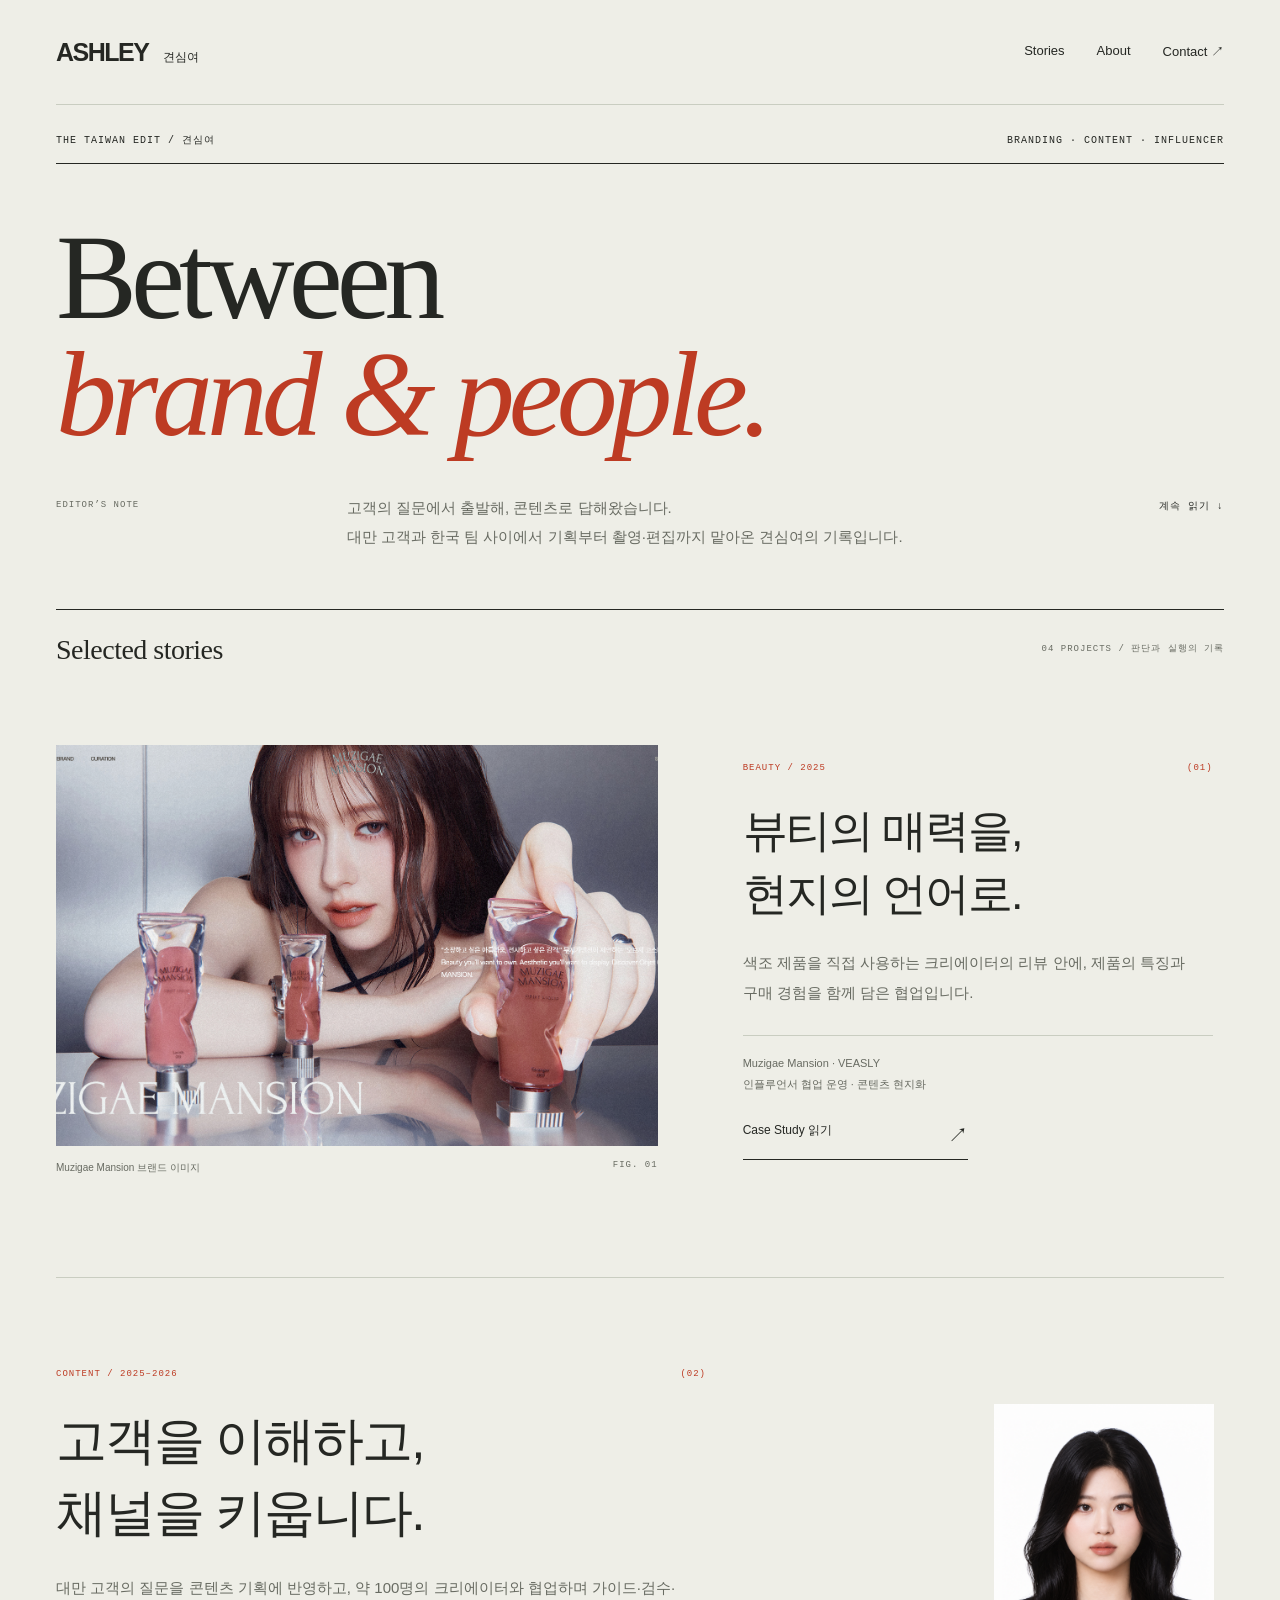
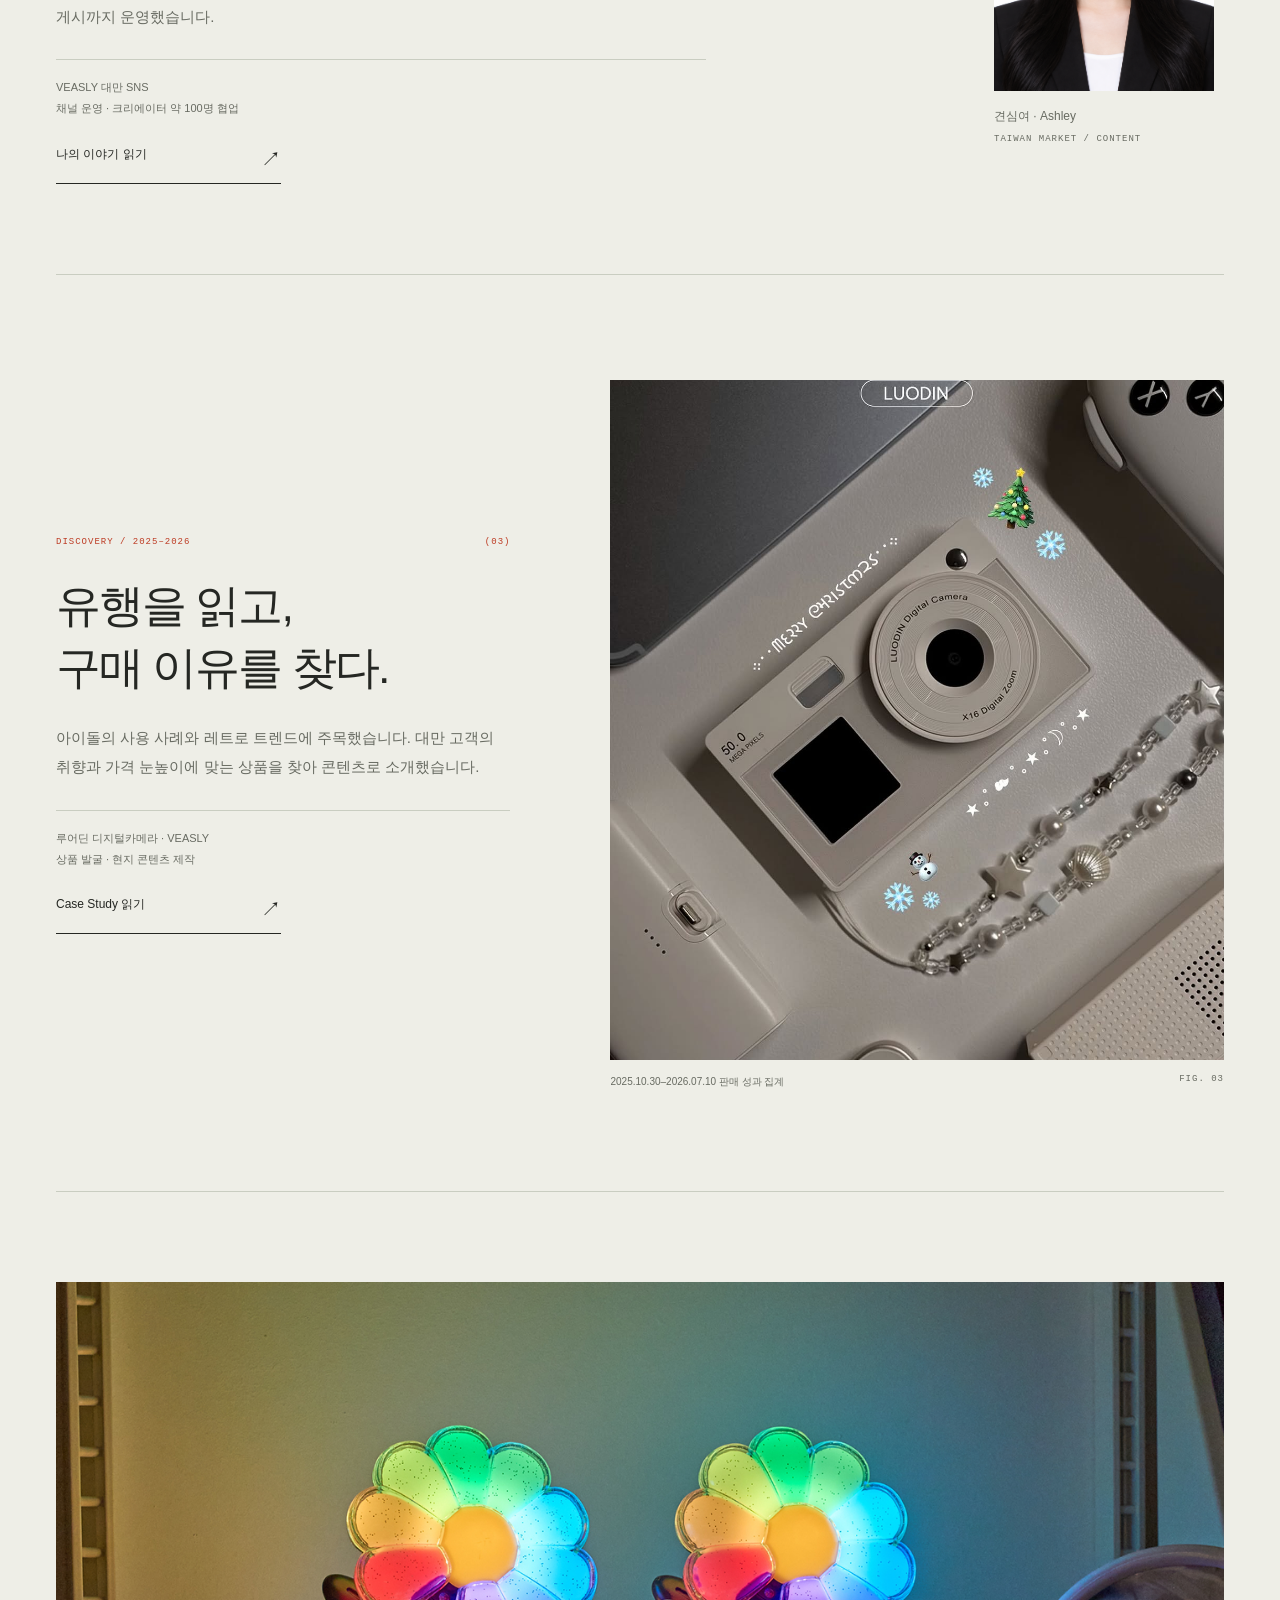
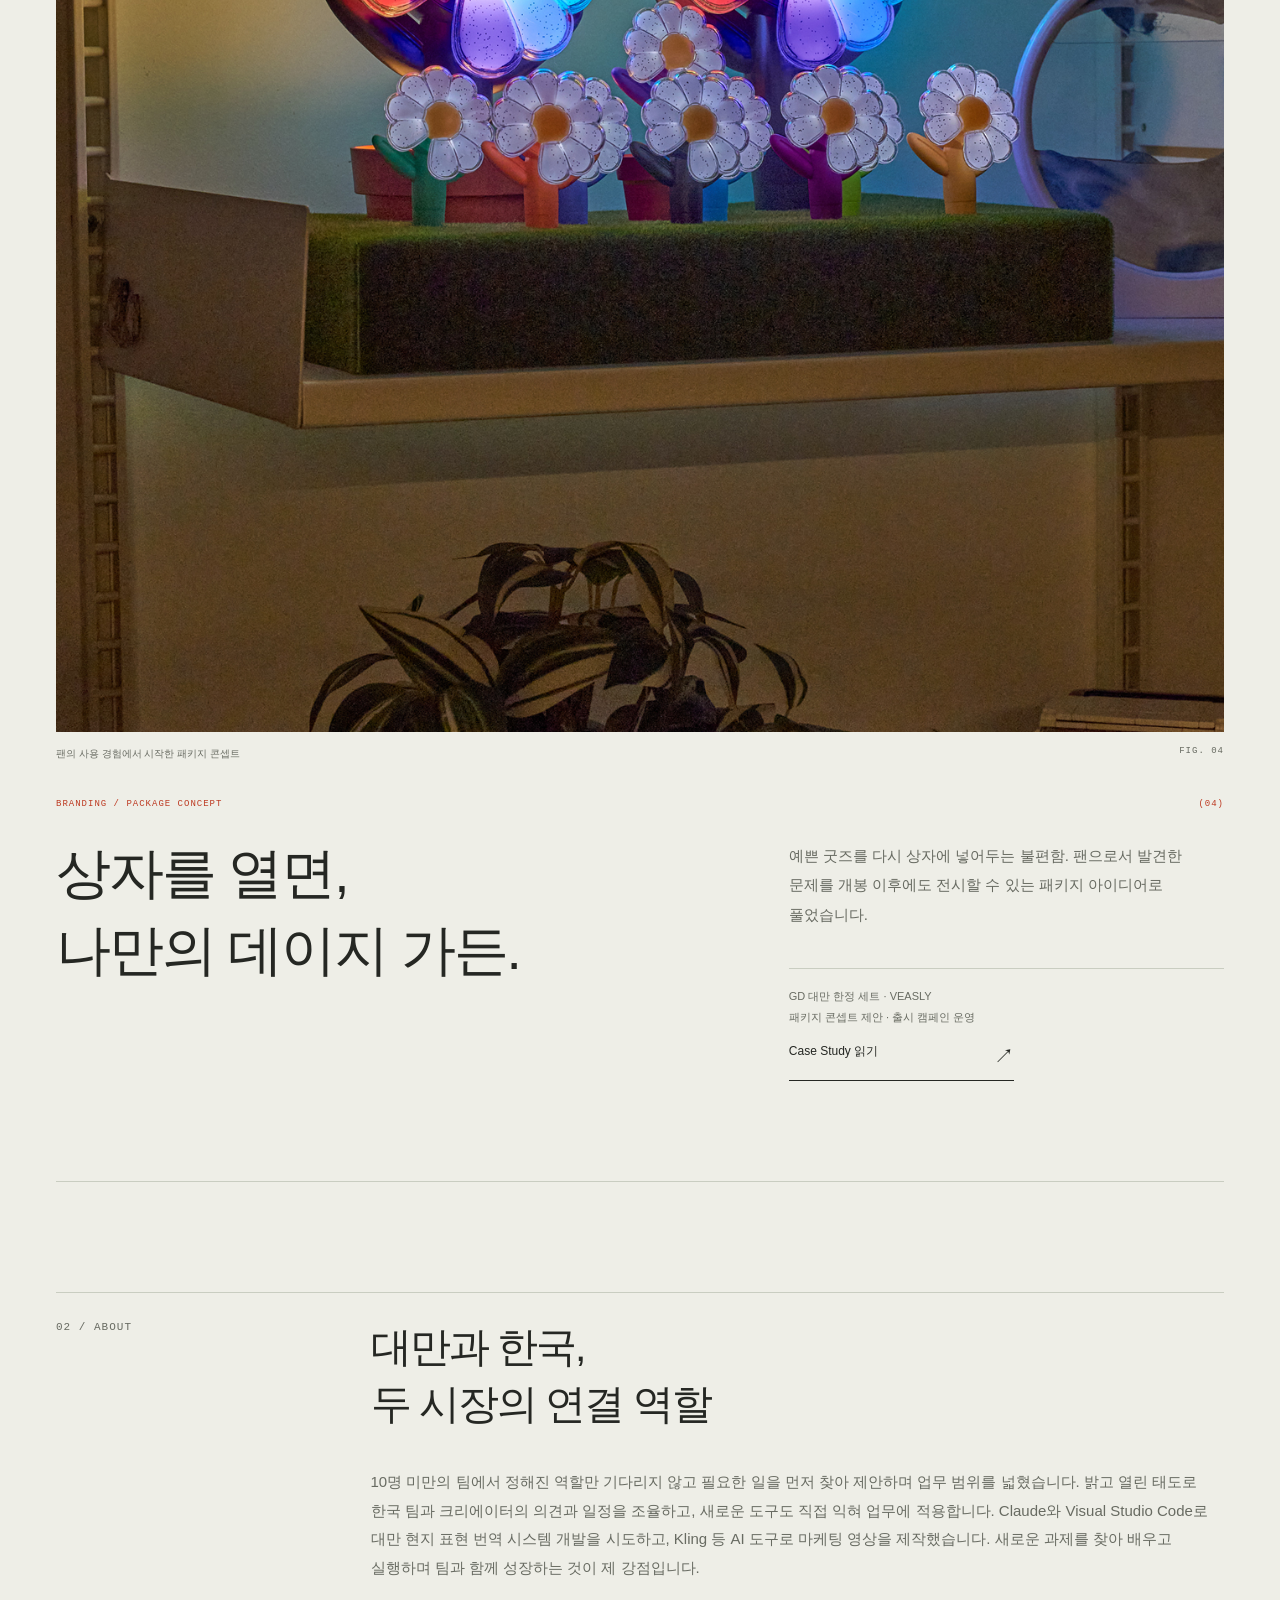
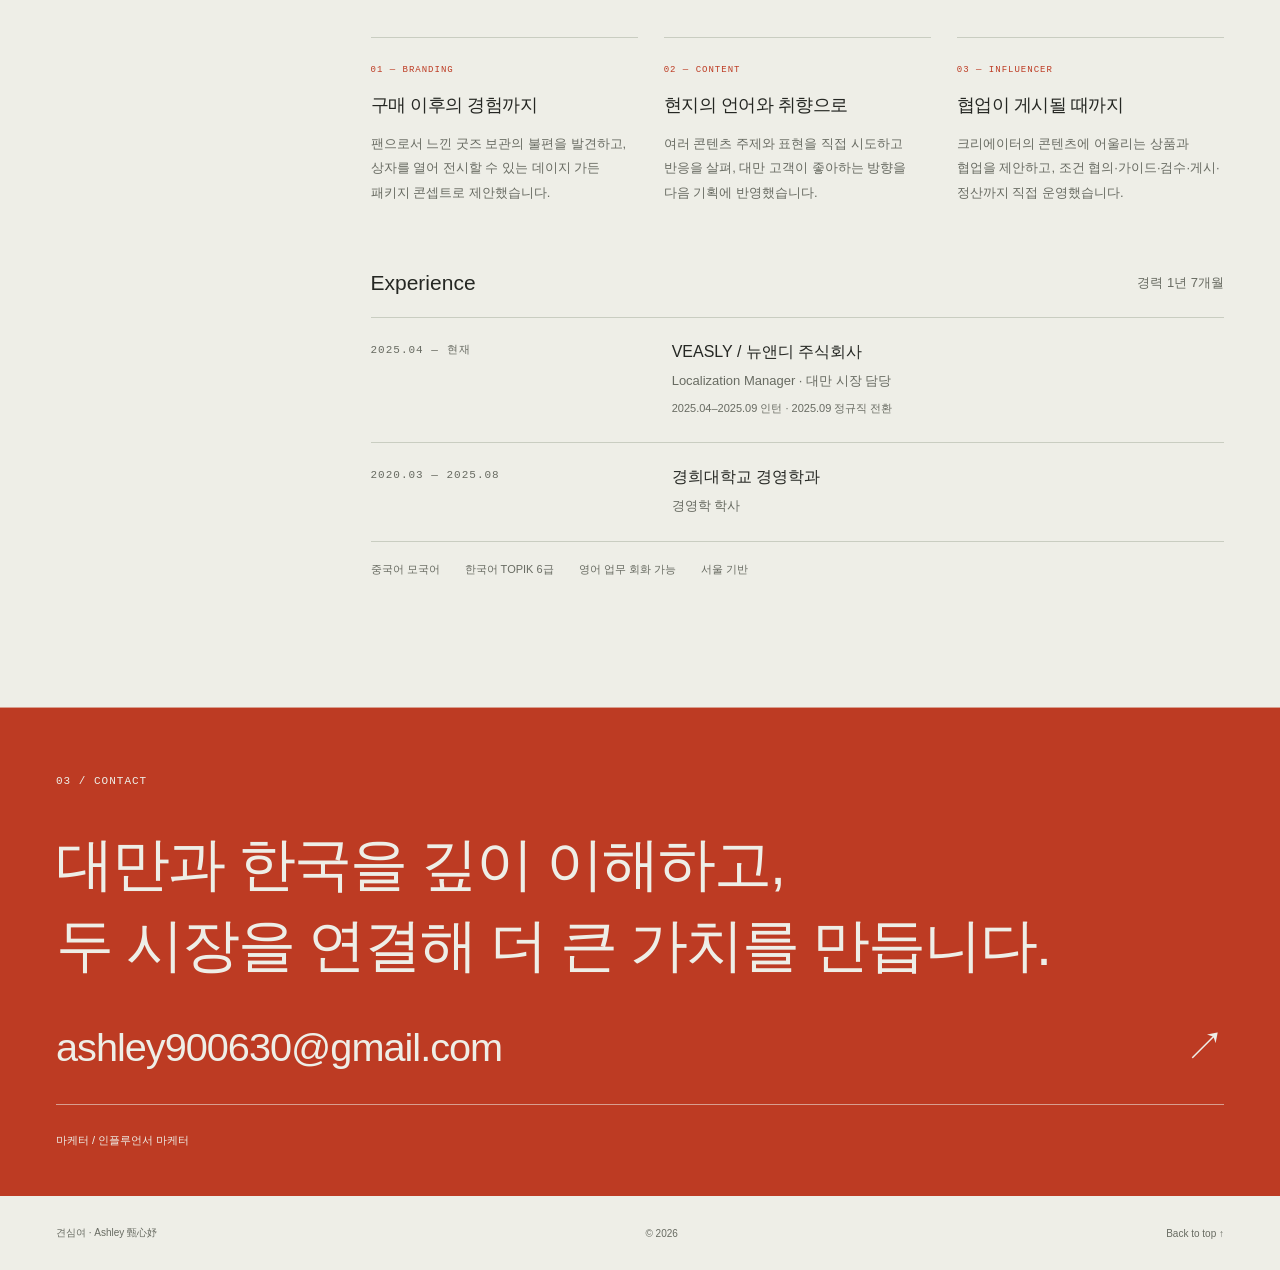
==== commit 0876e63f: "Prepare portfolio for public Sites deployment" ====
--- a/portfolio/index.html
+++ b/portfolio/index.html
@@ -1 +1 @@
-<!doctype html><html lang="ko"><head><meta charset="utf-8"><meta name="viewport" content="width=device-width, initial-scale=1"><meta name="description" content="견심여의 마케팅 포트폴리오. 브랜딩, 콘텐츠, 대만 인플루언서 협업과 현지화 사례."><meta name="theme-color" content="#eeeee7"><title>견심여 — 브랜드와 대만 소비자를 연결하는 마케터</title><link rel="icon" href="./assets/favicon.svg" type="image/svg+xml"><link rel="stylesheet" href="./style.css?v=apr-role-order-20261009-1"><script src="./script.js" defer></script></head><body id="top"><a class="skip" href="#main">본문으로 이동</a><header class="header"><a class="wordmark" href="#home" aria-label="견심여 홈">ASHLEY<span>견심여</span></a><nav aria-label="주요 메뉴"><a href="#work">Stories</a><a href="#about">About</a><a href="#contact">Contact <span aria-hidden="true">↗</span></a></nav></header><main id="main"><section class="editorial-intro wrap" id="home"><div class="issue-line mono"><span>THE TAIWAN EDIT / 견심여</span><span>BRANDING · CONTENT · INFLUENCER</span></div><h1>Between<br><em>brand & people.</em></h1><div class="editors-note"><span class="mono">EDITOR’S NOTE</span><p>고객의 질문에서 출발해, 콘텐츠로 답해왔습니다.<br>대만 고객과 한국 팀 사이에서 기획부터 촬영·편집까지 맡아온 견심여의 기록입니다.</p><a href="#work" class="mono">계속 읽기 ↓</a></div></section><section class="editorial-work wrap" id="work"><div class="contents-line"><h2>Selected stories</h2><span class="mono">04 PROJECTS / 판단과 실행의 기록</span></div><article class="editorial-story story-beauty"><div class="story-copy"><div class="story-kicker mono"><span>BEAUTY / 2025</span><span>(01)</span></div><h3><a href="beauty.html">뷰티의 매력을,<br>현지의 언어로.</a></h3><p class="story-description">색조 제품을 직접 사용하는 크리에이터의 리뷰 안에, 제품의 특징과 구매 경험을 함께 담은 협업입니다.</p><p class="story-role">Muzigae Mansion · VEASLY<br>인플루언서 협업 운영 · 콘텐츠 현지화</p><a class="story-read" href="beauty.html">Case Study 읽기 <span aria-hidden="true">↗</span></a></div><figure class="story-figure"><a href="beauty.html" aria-label="Muzigae Mansion · VEASLY Case Study"><img src="./assets/beauty-brand.png" alt="Muzigae Mansion 브랜드 비주얼과 색조 제품" fetchpriority="high"></a><figcaption><span>Muzigae Mansion 브랜드 이미지</span><span class="mono">FIG. 01</span></figcaption></figure></article><article class="editorial-story story-social" id="social-story"><div class="story-copy"><div class="story-kicker mono"><span>CONTENT / 2025–2026</span><span>(02)</span></div><h3><a href="social.html">고객을 이해하고,<br>채널을 키웁니다.</a></h3><p class="story-description">대만 고객의 질문을 콘텐츠 기획에 반영하고, 약 100명의 크리에이터와 협업하며 가이드·검수·게시까지 운영했습니다.</p><p class="story-role">VEASLY 대만 SNS<br>채널 운영 · 크리에이터 약 100명 협업</p><a class="story-read" href="social.html">나의 이야기 읽기 <span aria-hidden="true">↗</span></a></div><figure class="profile-preview"><a href="social.html" aria-label="견심여의 콘텐츠와 채널 운영 이야기"><img src="./assets/ashley-portrait.png" alt="마케터 견심여 프로필 사진"></a><figcaption>견심여 · Ashley<span>TAIWAN MARKET / CONTENT</span></figcaption></figure></article><article class="editorial-story story-camera" id="camera-story"><div class="story-copy"><div class="story-kicker mono"><span>DISCOVERY / 2025–2026</span><span>(03)</span></div><h3><a href="camera.html?v=social-20261009">유행을 읽고,<br>구매 이유를 찾다.</a></h3><p class="story-description">아이돌의 사용 사례와 레트로 트렌드에 주목했습니다. 대만 고객의 취향과 가격 눈높이에 맞는 상품을 찾아 콘텐츠로 소개했습니다.</p><p class="story-role">루어딘 디지털카메라 · VEASLY<br>상품 발굴 · 현지 콘텐츠 제작</p><a class="story-read" href="camera.html?v=social-20261009">Case Study 읽기 <span aria-hidden="true">↗</span></a></div><figure class="story-figure"><a href="camera.html?v=social-20261009" aria-label="루어딘 디지털카메라 · VEASLY Case Study"><img src="./assets/camera.jpg" alt="루어딘 디지털카메라 콘텐츠 이미지" loading="lazy"></a><figcaption><span>2025.10.30–2026.07.10 판매 성과 집계</span><span class="mono">FIG. 03</span></figcaption></figure></article><article class="editorial-story story-gd" id="gd-story"><div class="story-copy"><div class="story-kicker mono"><span>BRANDING / 기간 [추가 예정]</span><span>(04)</span></div><h3><a href="gd.html">상자를 열면,<br>나만의 데이지 가든.</a></h3><p class="story-description">예쁜 굿즈를 다시 상자에 넣어두는 불편함. 팬으로서 발견한 문제를 개봉 이후에도 전시할 수 있는 패키지 아이디어로 풀었습니다.</p><p class="story-role">GD 대만 한정 세트 · VEASLY<br>패키지 콘셉트 제안 · 출시 캠페인 운영</p><a class="story-read" href="gd.html">Case Study 읽기 <span aria-hidden="true">↗</span></a></div><figure class="story-figure"><a href="gd.html" aria-label="GD 대만 한정 세트 · VEASLY Case Study"><img src="./assets/gd-garden.png" alt="데이지 굿즈를 가든 전시대에 배치한 실제 사진" loading="lazy"></a><figcaption><span>팬의 사용 경험에서 시작한 패키지 콘셉트</span><span class="mono">FIG. 04</span></figcaption></figure></article></section><section class="about wrap" id="about"><div class="section-label mono">02 / ABOUT</div><div class="about-body"><h2>대만과 한국,<br>두 시장의 연결 역할</h2><div class="about-copy about-copy-single"><p>10명 미만의 팀에서 정해진 역할만 기다리지 않고 필요한 일을 먼저 찾아 제안하며 업무 범위를 넓혔습니다. 밝고 열린 태도로 한국 팀과 크리에이터의 의견과 일정을 조율하고, 새로운 도구도 직접 익혀 업무에 적용합니다. Claude와 Visual Studio Code로 대만 현지 표현 번역 시스템 개발을 시도하고, Kling 등 AI 도구로 마케팅 영상을 제작했습니다. 새로운 과제를 찾아 배우고 실행하며 팀과 함께 성장하는 것이 제 강점입니다.</p></div><div class="recommendation-cta"><a href="./assets/recommendation-letter.pdf" target="_blank" rel="noopener noreferrer">품질보증서 확인하기 <span aria-hidden="true">↗</span></a><p>반품·교환은 어렵지만, 추천서는 진짜입니다.</p></div><div class="skills"><div><span class="mono">01 — BRANDING</span><h3>구매 이후의 경험까지</h3><p>팬으로서 느낀 굿즈 보관의 불편을 발견하고, 상자를 열어 전시할 수 있는 데이지 가든 패키지 콘셉트로 제안했습니다.</p></div><div><span class="mono">02 — CONTENT</span><h3>현지의 언어와 취향으로</h3><p>여러 콘텐츠 주제와 표현을 직접 시도하고 반응을 살펴, 대만 고객이 좋아하는 방향을 다음 기획에 반영했습니다.</p></div><div><span class="mono">03 — INFLUENCER</span><h3>협업이 게시될 때까지</h3><p>크리에이터의 콘텐츠에 어울리는 상품과 협업을 제안하고, 조건 협의·가이드·검수·게시·정산까지 직접 운영했습니다.</p></div></div><div class="career"><div class="career-head"><h3>Experience</h3><span>경력 1년 7개월</span></div><div class="career-row"><span class="mono">2025.04 — 현재</span><div><h4>VEASLY / 뉴앤디 주식회사</h4><p>Localization Manager · 대만 시장 담당</p><p class="small">2025.04–2025.09 인턴 · 2025.09 정규직 전환</p></div></div><div class="career-row"><span class="mono">2020.03 — 2025.08</span><div><h4>경희대학교 경영학과</h4><p>경영학 학사</p></div></div><div class="language"><span>중국어 모국어</span><span>한국어 TOPIK 6급</span><span>영어 업무 회화 가능</span><span>서울 기반</span></div></div></div></section><section class="contact" id="contact"><div class="wrap"><div class="section-label mono">03 / CONTACT</div><h2>대만과 한국을 깊이 이해하고,<br>두 시장을 연결해 더 큰 가치를 만듭니다.</h2><a class="email" href="mailto:ashley900630@gmail.com">ashley900630@gmail.com <span aria-hidden="true">↗</span></a><div class="contact-links"><span>마케터 / 인플루언서 마케터</span><div><a href="tel:+821099502526">010-9950-2526</a></div></div></div></section></main><footer class="wrap footer"><span>견심여 · Ashley 甄心妤</span><span>© <span id="year">2026</span></span><a href="#top">Back to top ↑</a></footer></body></html>+<!doctype html><html lang="ko"><head><meta charset="utf-8"><meta name="viewport" content="width=device-width, initial-scale=1"><meta name="description" content="견심여의 마케팅 포트폴리오. 브랜딩, 콘텐츠, 대만 인플루언서 협업과 현지화 사례."><meta name="theme-color" content="#eeeee7"><title>견심여 — 브랜드와 대만 소비자를 연결하는 마케터</title><link rel="icon" href="./assets/favicon.svg" type="image/svg+xml"><link rel="stylesheet" href="./style.css?v=apr-role-order-20261009-1"><script src="./script.js" defer></script></head><body id="top"><a class="skip" href="#main">본문으로 이동</a><header class="header"><a class="wordmark" href="#home" aria-label="견심여 홈">ASHLEY<span>견심여</span></a><nav aria-label="주요 메뉴"><a href="#work">Stories</a><a href="#about">About</a><a href="#contact">Contact <span aria-hidden="true">↗</span></a></nav></header><main id="main"><section class="editorial-intro wrap" id="home"><div class="issue-line mono"><span>THE TAIWAN EDIT / 견심여</span><span>BRANDING · CONTENT · INFLUENCER</span></div><h1>Between<br><em>brand & people.</em></h1><div class="editors-note"><span class="mono">EDITOR’S NOTE</span><p>고객의 질문에서 출발해, 콘텐츠로 답해왔습니다.<br>대만 고객과 한국 팀 사이에서 기획부터 촬영·편집까지 맡아온 견심여의 기록입니다.</p><a href="#work" class="mono">계속 읽기 ↓</a></div></section><section class="editorial-work wrap" id="work"><div class="contents-line"><h2>Selected stories</h2><span class="mono">04 PROJECTS / 판단과 실행의 기록</span></div><article class="editorial-story story-beauty"><div class="story-copy"><div class="story-kicker mono"><span>BEAUTY / 2025</span><span>(01)</span></div><h3><a href="beauty.html">뷰티의 매력을,<br>현지의 언어로.</a></h3><p class="story-description">색조 제품을 직접 사용하는 크리에이터의 리뷰 안에, 제품의 특징과 구매 경험을 함께 담은 협업입니다.</p><p class="story-role">Muzigae Mansion · VEASLY<br>인플루언서 협업 운영 · 콘텐츠 현지화</p><a class="story-read" href="beauty.html">Case Study 읽기 <span aria-hidden="true">↗</span></a></div><figure class="story-figure"><a href="beauty.html" aria-label="Muzigae Mansion · VEASLY Case Study"><img src="./assets/beauty-brand.png" alt="Muzigae Mansion 브랜드 비주얼과 색조 제품" fetchpriority="high"></a><figcaption><span>Muzigae Mansion 브랜드 이미지</span><span class="mono">FIG. 01</span></figcaption></figure></article><article class="editorial-story story-social" id="social-story"><div class="story-copy"><div class="story-kicker mono"><span>CONTENT / 2025–2026</span><span>(02)</span></div><h3><a href="social.html">고객을 이해하고,<br>채널을 키웁니다.</a></h3><p class="story-description">대만 고객의 질문을 콘텐츠 기획에 반영하고, 약 100명의 크리에이터와 협업하며 가이드·검수·게시까지 운영했습니다.</p><p class="story-role">VEASLY 대만 SNS<br>채널 운영 · 크리에이터 약 100명 협업</p><a class="story-read" href="social.html">나의 이야기 읽기 <span aria-hidden="true">↗</span></a></div><figure class="profile-preview"><a href="social.html" aria-label="견심여의 콘텐츠와 채널 운영 이야기"><img src="./assets/ashley-portrait.png" alt="마케터 견심여 프로필 사진"></a><figcaption>견심여 · Ashley<span>TAIWAN MARKET / CONTENT</span></figcaption></figure></article><article class="editorial-story story-camera" id="camera-story"><div class="story-copy"><div class="story-kicker mono"><span>DISCOVERY / 2025–2026</span><span>(03)</span></div><h3><a href="camera.html?v=social-20261009">유행을 읽고,<br>구매 이유를 찾다.</a></h3><p class="story-description">아이돌의 사용 사례와 레트로 트렌드에 주목했습니다. 대만 고객의 취향과 가격 눈높이에 맞는 상품을 찾아 콘텐츠로 소개했습니다.</p><p class="story-role">루어딘 디지털카메라 · VEASLY<br>상품 발굴 · 현지 콘텐츠 제작</p><a class="story-read" href="camera.html?v=social-20261009">Case Study 읽기 <span aria-hidden="true">↗</span></a></div><figure class="story-figure"><a href="camera.html?v=social-20261009" aria-label="루어딘 디지털카메라 · VEASLY Case Study"><img src="./assets/camera.jpg" alt="루어딘 디지털카메라 콘텐츠 이미지" loading="lazy"></a><figcaption><span>2025.10.30–2026.07.10 판매 성과 집계</span><span class="mono">FIG. 03</span></figcaption></figure></article><article class="editorial-story story-gd" id="gd-story"><div class="story-copy"><div class="story-kicker mono"><span>BRANDING / PACKAGE CONCEPT</span><span>(04)</span></div><h3><a href="gd.html">상자를 열면,<br>나만의 데이지 가든.</a></h3><p class="story-description">예쁜 굿즈를 다시 상자에 넣어두는 불편함. 팬으로서 발견한 문제를 개봉 이후에도 전시할 수 있는 패키지 아이디어로 풀었습니다.</p><p class="story-role">GD 대만 한정 세트 · VEASLY<br>패키지 콘셉트 제안 · 출시 캠페인 운영</p><a class="story-read" href="gd.html">Case Study 읽기 <span aria-hidden="true">↗</span></a></div><figure class="story-figure"><a href="gd.html" aria-label="GD 대만 한정 세트 · VEASLY Case Study"><img src="./assets/gd-garden.png" alt="데이지 굿즈를 가든 전시대에 배치한 실제 사진" loading="lazy"></a><figcaption><span>팬의 사용 경험에서 시작한 패키지 콘셉트</span><span class="mono">FIG. 04</span></figcaption></figure></article></section><section class="about wrap" id="about"><div class="section-label mono">02 / ABOUT</div><div class="about-body"><h2>대만과 한국,<br>두 시장의 연결 역할</h2><div class="about-copy about-copy-single"><p>10명 미만의 팀에서 정해진 역할만 기다리지 않고 필요한 일을 먼저 찾아 제안하며 업무 범위를 넓혔습니다. 밝고 열린 태도로 한국 팀과 크리에이터의 의견과 일정을 조율하고, 새로운 도구도 직접 익혀 업무에 적용합니다. Claude와 Visual Studio Code로 대만 현지 표현 번역 시스템 개발을 시도하고, Kling 등 AI 도구로 마케팅 영상을 제작했습니다. 새로운 과제를 찾아 배우고 실행하며 팀과 함께 성장하는 것이 제 강점입니다.</p></div><div class="skills"><div><span class="mono">01 — BRANDING</span><h3>구매 이후의 경험까지</h3><p>팬으로서 느낀 굿즈 보관의 불편을 발견하고, 상자를 열어 전시할 수 있는 데이지 가든 패키지 콘셉트로 제안했습니다.</p></div><div><span class="mono">02 — CONTENT</span><h3>현지의 언어와 취향으로</h3><p>여러 콘텐츠 주제와 표현을 직접 시도하고 반응을 살펴, 대만 고객이 좋아하는 방향을 다음 기획에 반영했습니다.</p></div><div><span class="mono">03 — INFLUENCER</span><h3>협업이 게시될 때까지</h3><p>크리에이터의 콘텐츠에 어울리는 상품과 협업을 제안하고, 조건 협의·가이드·검수·게시·정산까지 직접 운영했습니다.</p></div></div><div class="career"><div class="career-head"><h3>Experience</h3><span>경력 1년 7개월</span></div><div class="career-row"><span class="mono">2025.04 — 현재</span><div><h4>VEASLY / 뉴앤디 주식회사</h4><p>Localization Manager · 대만 시장 담당</p><p class="small">2025.04–2025.09 인턴 · 2025.09 정규직 전환</p></div></div><div class="career-row"><span class="mono">2020.03 — 2025.08</span><div><h4>경희대학교 경영학과</h4><p>경영학 학사</p></div></div><div class="language"><span>중국어 모국어</span><span>한국어 TOPIK 6급</span><span>영어 업무 회화 가능</span><span>서울 기반</span></div></div></div></section><section class="contact" id="contact"><div class="wrap"><div class="section-label mono">03 / CONTACT</div><h2>대만과 한국을 깊이 이해하고,<br>두 시장을 연결해 더 큰 가치를 만듭니다.</h2><a class="email" href="mailto:ashley900630@gmail.com">ashley900630@gmail.com <span aria-hidden="true">↗</span></a><div class="contact-links"><span>마케터 / 인플루언서 마케터</span></div></div></section></main><footer class="wrap footer"><span>견심여 · Ashley 甄心妤</span><span>© <span id="year">2026</span></span><a href="#top">Back to top ↑</a></footer></body></html>
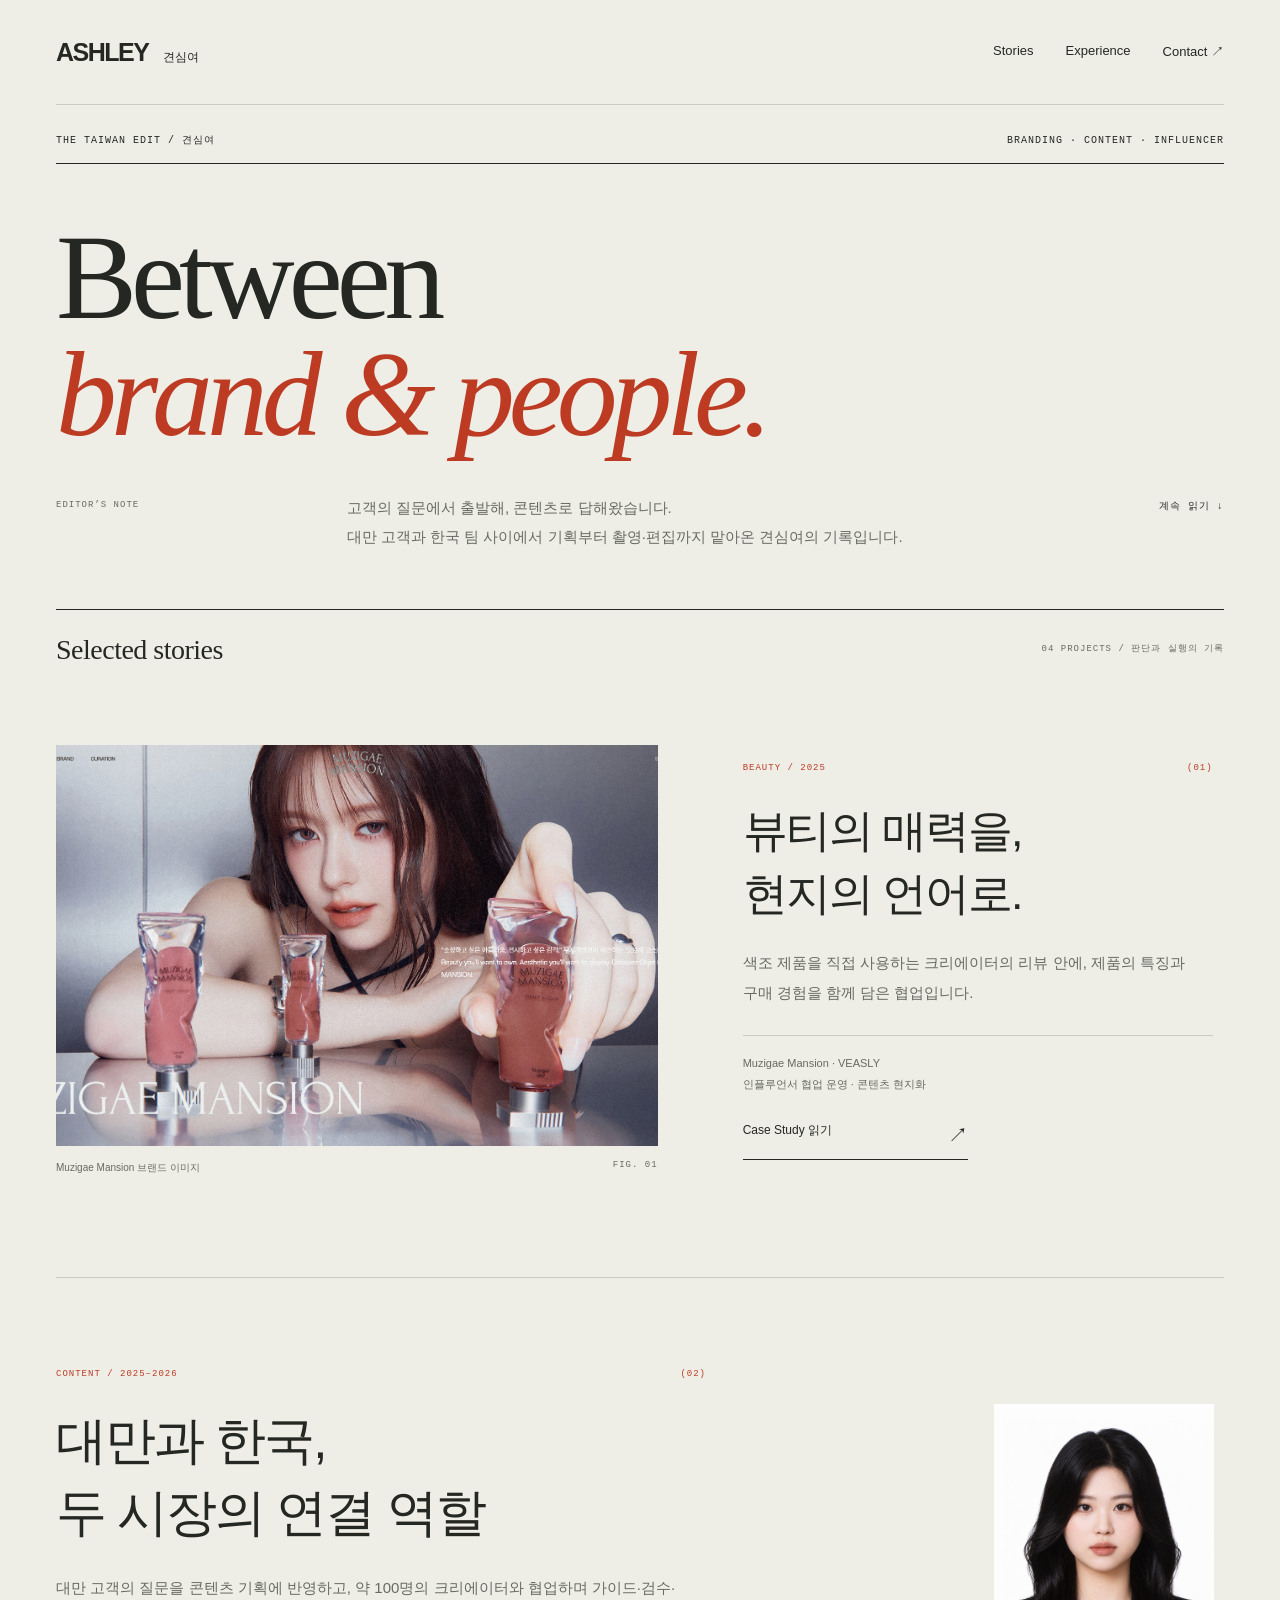
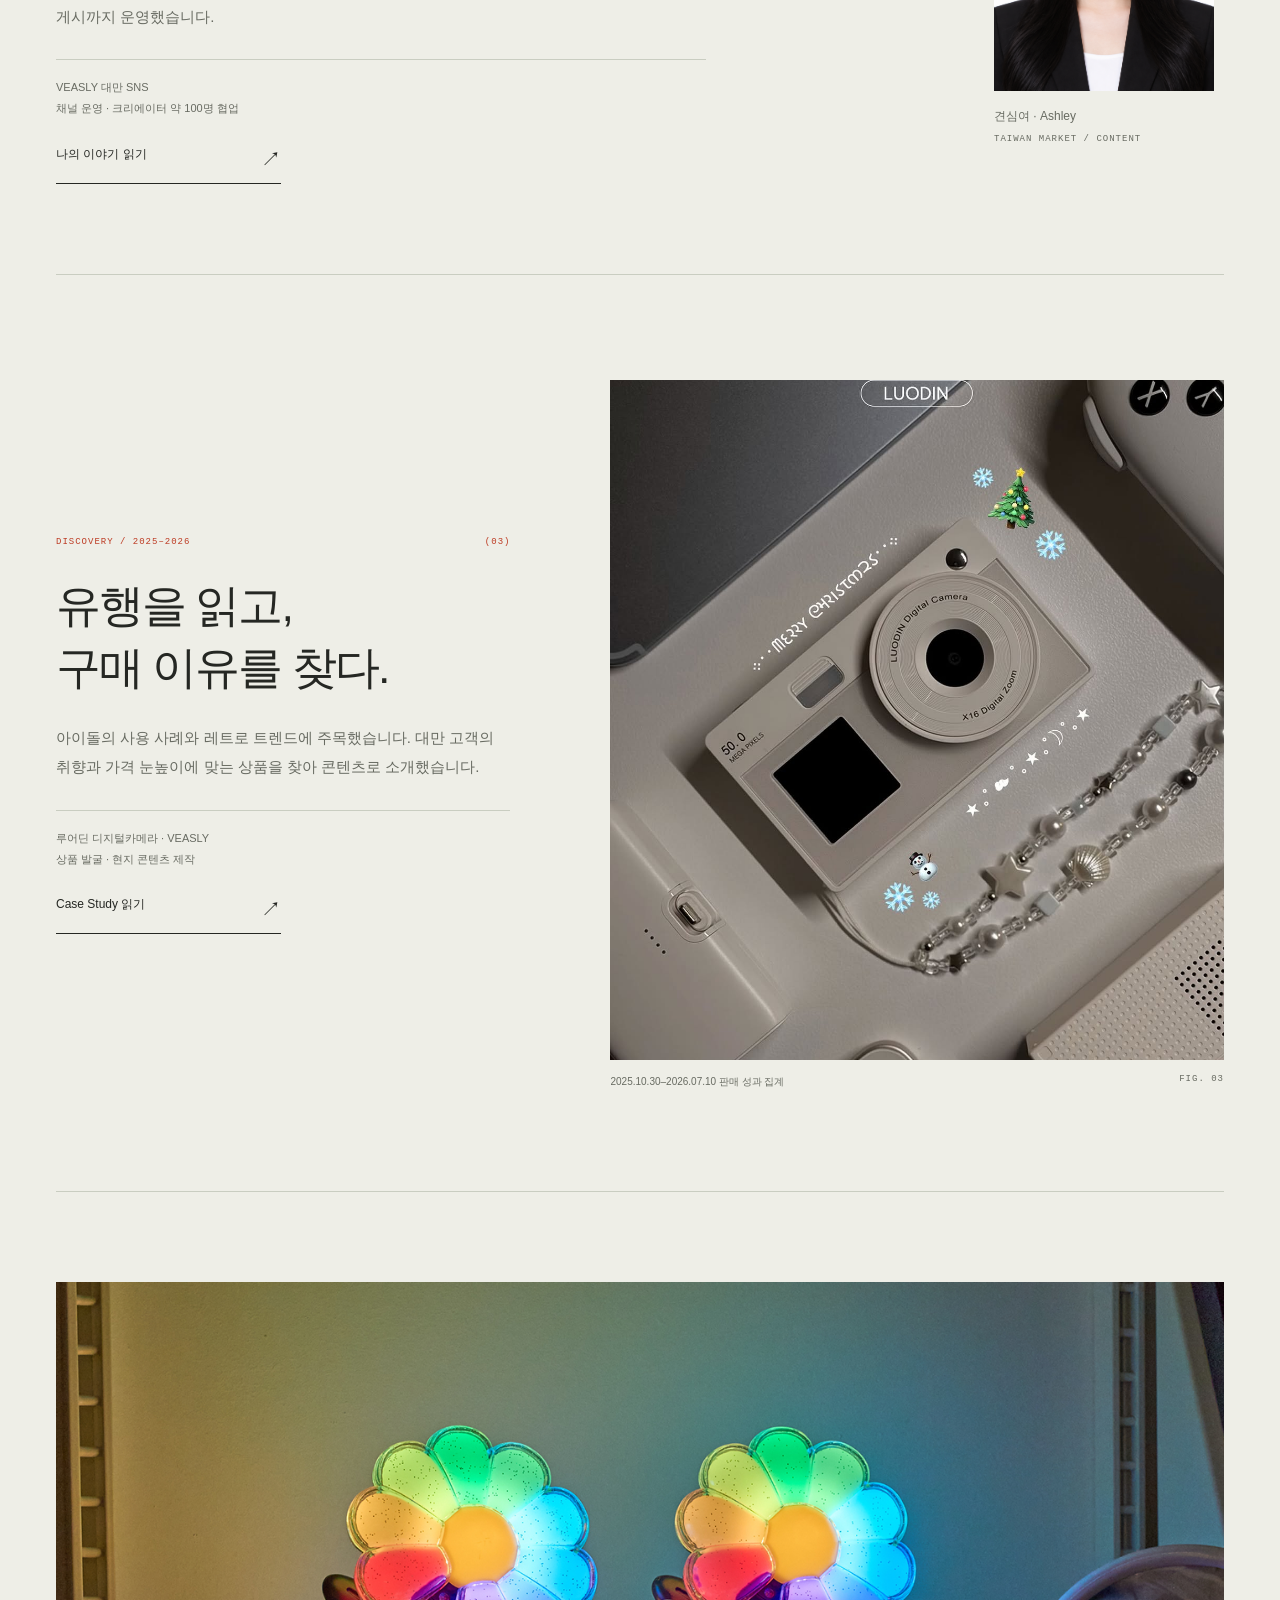
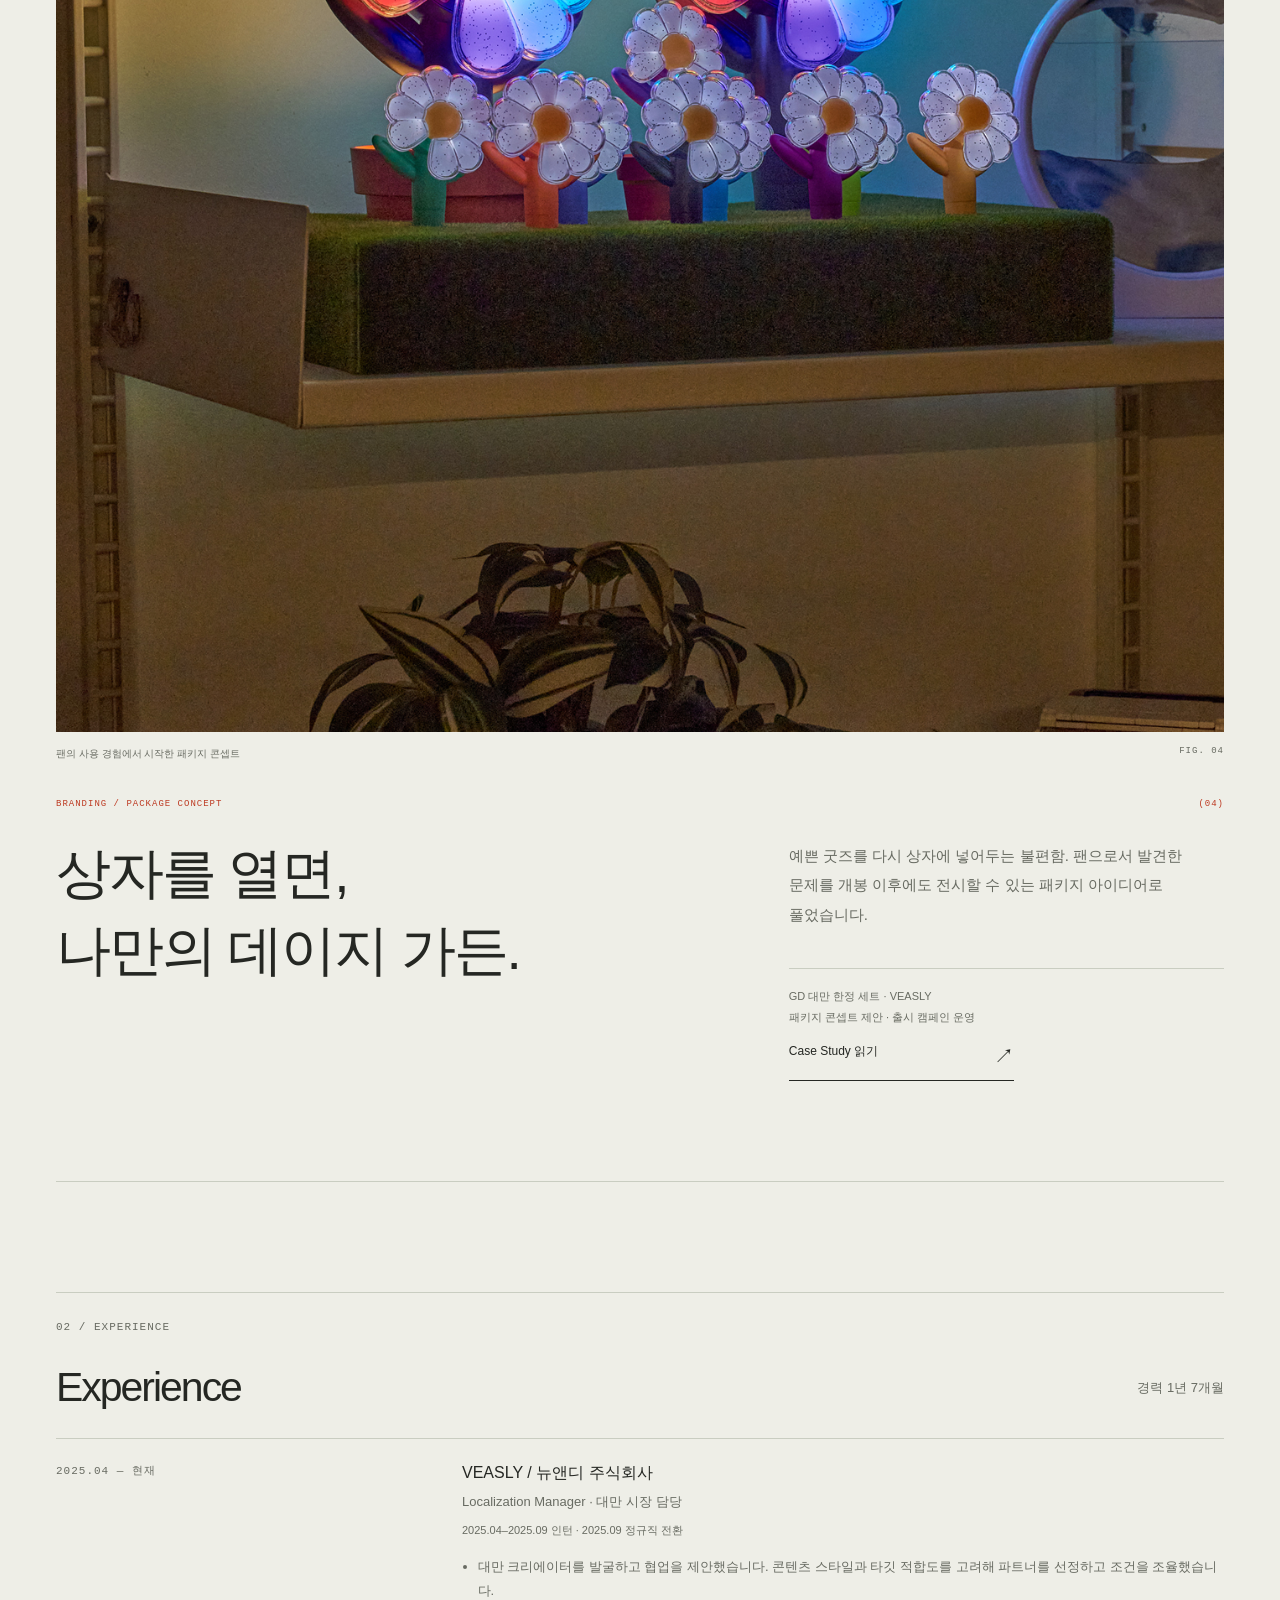
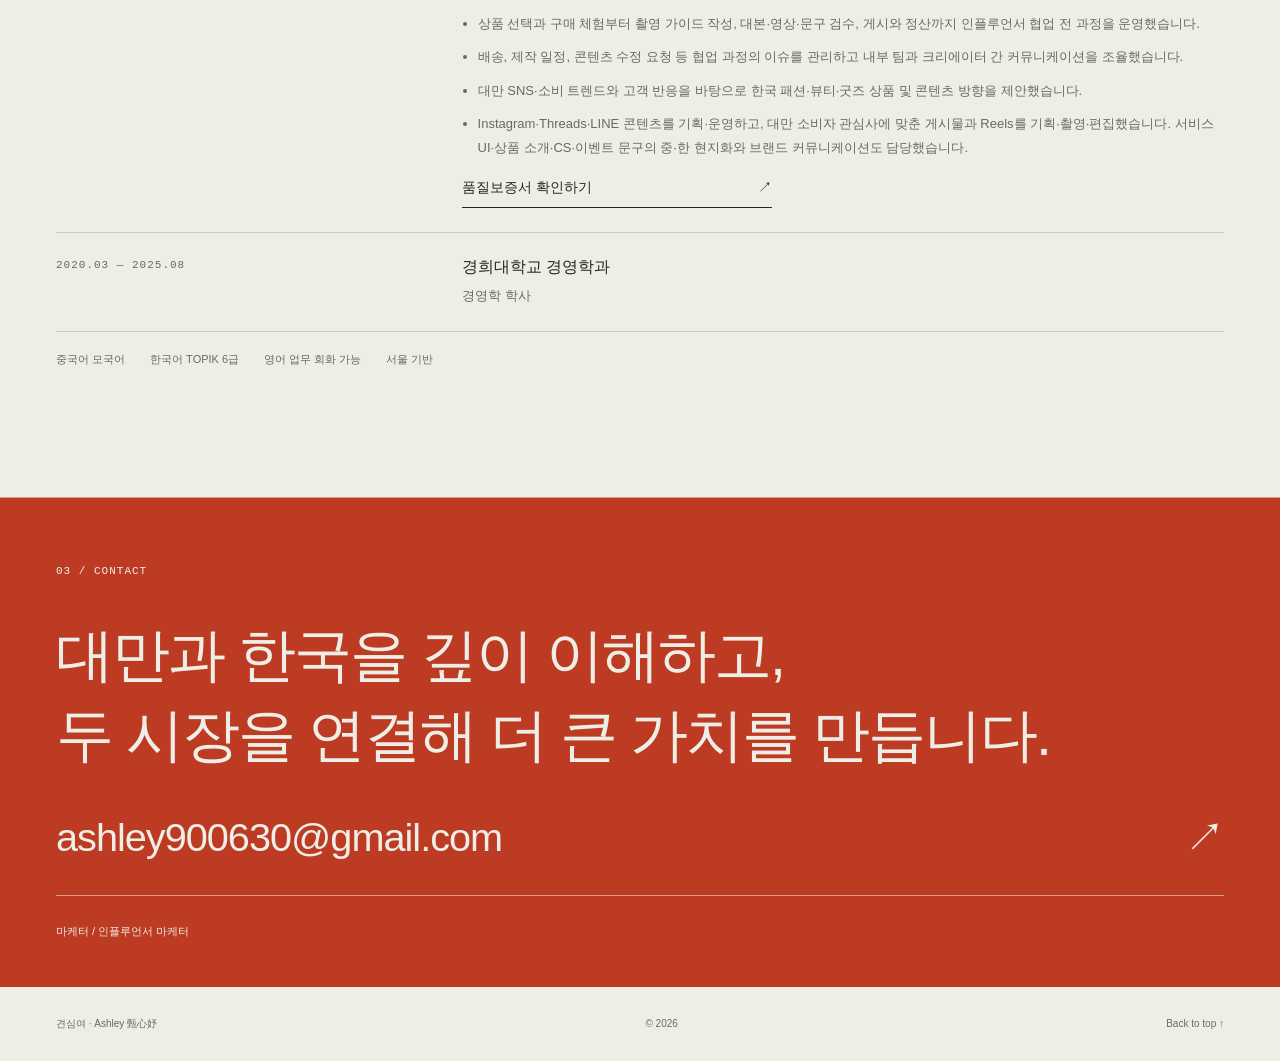
==== commit fe932482: "Update portfolio stories, navigation, and project assets" ====
--- a/portfolio/index.html
+++ b/portfolio/index.html
@@ -1 +1 @@
-<!doctype html><html lang="ko"><head><meta charset="utf-8"><meta name="viewport" content="width=device-width, initial-scale=1"><meta name="description" content="견심여의 마케팅 포트폴리오. 브랜딩, 콘텐츠, 대만 인플루언서 협업과 현지화 사례."><meta name="theme-color" content="#eeeee7"><title>견심여 — 브랜드와 대만 소비자를 연결하는 마케터</title><link rel="icon" href="./assets/favicon.svg" type="image/svg+xml"><link rel="stylesheet" href="./style.css?v=apr-role-order-20261009-1"><script src="./script.js" defer></script></head><body id="top"><a class="skip" href="#main">본문으로 이동</a><header class="header"><a class="wordmark" href="#home" aria-label="견심여 홈">ASHLEY<span>견심여</span></a><nav aria-label="주요 메뉴"><a href="#work">Stories</a><a href="#about">About</a><a href="#contact">Contact <span aria-hidden="true">↗</span></a></nav></header><main id="main"><section class="editorial-intro wrap" id="home"><div class="issue-line mono"><span>THE TAIWAN EDIT / 견심여</span><span>BRANDING · CONTENT · INFLUENCER</span></div><h1>Between<br><em>brand & people.</em></h1><div class="editors-note"><span class="mono">EDITOR’S NOTE</span><p>고객의 질문에서 출발해, 콘텐츠로 답해왔습니다.<br>대만 고객과 한국 팀 사이에서 기획부터 촬영·편집까지 맡아온 견심여의 기록입니다.</p><a href="#work" class="mono">계속 읽기 ↓</a></div></section><section class="editorial-work wrap" id="work"><div class="contents-line"><h2>Selected stories</h2><span class="mono">04 PROJECTS / 판단과 실행의 기록</span></div><article class="editorial-story story-beauty"><div class="story-copy"><div class="story-kicker mono"><span>BEAUTY / 2025</span><span>(01)</span></div><h3><a href="beauty.html">뷰티의 매력을,<br>현지의 언어로.</a></h3><p class="story-description">색조 제품을 직접 사용하는 크리에이터의 리뷰 안에, 제품의 특징과 구매 경험을 함께 담은 협업입니다.</p><p class="story-role">Muzigae Mansion · VEASLY<br>인플루언서 협업 운영 · 콘텐츠 현지화</p><a class="story-read" href="beauty.html">Case Study 읽기 <span aria-hidden="true">↗</span></a></div><figure class="story-figure"><a href="beauty.html" aria-label="Muzigae Mansion · VEASLY Case Study"><img src="./assets/beauty-brand.png" alt="Muzigae Mansion 브랜드 비주얼과 색조 제품" fetchpriority="high"></a><figcaption><span>Muzigae Mansion 브랜드 이미지</span><span class="mono">FIG. 01</span></figcaption></figure></article><article class="editorial-story story-social" id="social-story"><div class="story-copy"><div class="story-kicker mono"><span>CONTENT / 2025–2026</span><span>(02)</span></div><h3><a href="social.html">고객을 이해하고,<br>채널을 키웁니다.</a></h3><p class="story-description">대만 고객의 질문을 콘텐츠 기획에 반영하고, 약 100명의 크리에이터와 협업하며 가이드·검수·게시까지 운영했습니다.</p><p class="story-role">VEASLY 대만 SNS<br>채널 운영 · 크리에이터 약 100명 협업</p><a class="story-read" href="social.html">나의 이야기 읽기 <span aria-hidden="true">↗</span></a></div><figure class="profile-preview"><a href="social.html" aria-label="견심여의 콘텐츠와 채널 운영 이야기"><img src="./assets/ashley-portrait.png" alt="마케터 견심여 프로필 사진"></a><figcaption>견심여 · Ashley<span>TAIWAN MARKET / CONTENT</span></figcaption></figure></article><article class="editorial-story story-camera" id="camera-story"><div class="story-copy"><div class="story-kicker mono"><span>DISCOVERY / 2025–2026</span><span>(03)</span></div><h3><a href="camera.html?v=social-20261009">유행을 읽고,<br>구매 이유를 찾다.</a></h3><p class="story-description">아이돌의 사용 사례와 레트로 트렌드에 주목했습니다. 대만 고객의 취향과 가격 눈높이에 맞는 상품을 찾아 콘텐츠로 소개했습니다.</p><p class="story-role">루어딘 디지털카메라 · VEASLY<br>상품 발굴 · 현지 콘텐츠 제작</p><a class="story-read" href="camera.html?v=social-20261009">Case Study 읽기 <span aria-hidden="true">↗</span></a></div><figure class="story-figure"><a href="camera.html?v=social-20261009" aria-label="루어딘 디지털카메라 · VEASLY Case Study"><img src="./assets/camera.jpg" alt="루어딘 디지털카메라 콘텐츠 이미지" loading="lazy"></a><figcaption><span>2025.10.30–2026.07.10 판매 성과 집계</span><span class="mono">FIG. 03</span></figcaption></figure></article><article class="editorial-story story-gd" id="gd-story"><div class="story-copy"><div class="story-kicker mono"><span>BRANDING / PACKAGE CONCEPT</span><span>(04)</span></div><h3><a href="gd.html">상자를 열면,<br>나만의 데이지 가든.</a></h3><p class="story-description">예쁜 굿즈를 다시 상자에 넣어두는 불편함. 팬으로서 발견한 문제를 개봉 이후에도 전시할 수 있는 패키지 아이디어로 풀었습니다.</p><p class="story-role">GD 대만 한정 세트 · VEASLY<br>패키지 콘셉트 제안 · 출시 캠페인 운영</p><a class="story-read" href="gd.html">Case Study 읽기 <span aria-hidden="true">↗</span></a></div><figure class="story-figure"><a href="gd.html" aria-label="GD 대만 한정 세트 · VEASLY Case Study"><img src="./assets/gd-garden.png" alt="데이지 굿즈를 가든 전시대에 배치한 실제 사진" loading="lazy"></a><figcaption><span>팬의 사용 경험에서 시작한 패키지 콘셉트</span><span class="mono">FIG. 04</span></figcaption></figure></article></section><section class="about wrap" id="about"><div class="section-label mono">02 / ABOUT</div><div class="about-body"><h2>대만과 한국,<br>두 시장의 연결 역할</h2><div class="about-copy about-copy-single"><p>10명 미만의 팀에서 정해진 역할만 기다리지 않고 필요한 일을 먼저 찾아 제안하며 업무 범위를 넓혔습니다. 밝고 열린 태도로 한국 팀과 크리에이터의 의견과 일정을 조율하고, 새로운 도구도 직접 익혀 업무에 적용합니다. Claude와 Visual Studio Code로 대만 현지 표현 번역 시스템 개발을 시도하고, Kling 등 AI 도구로 마케팅 영상을 제작했습니다. 새로운 과제를 찾아 배우고 실행하며 팀과 함께 성장하는 것이 제 강점입니다.</p></div><div class="skills"><div><span class="mono">01 — BRANDING</span><h3>구매 이후의 경험까지</h3><p>팬으로서 느낀 굿즈 보관의 불편을 발견하고, 상자를 열어 전시할 수 있는 데이지 가든 패키지 콘셉트로 제안했습니다.</p></div><div><span class="mono">02 — CONTENT</span><h3>현지의 언어와 취향으로</h3><p>여러 콘텐츠 주제와 표현을 직접 시도하고 반응을 살펴, 대만 고객이 좋아하는 방향을 다음 기획에 반영했습니다.</p></div><div><span class="mono">03 — INFLUENCER</span><h3>협업이 게시될 때까지</h3><p>크리에이터의 콘텐츠에 어울리는 상품과 협업을 제안하고, 조건 협의·가이드·검수·게시·정산까지 직접 운영했습니다.</p></div></div><div class="career"><div class="career-head"><h3>Experience</h3><span>경력 1년 7개월</span></div><div class="career-row"><span class="mono">2025.04 — 현재</span><div><h4>VEASLY / 뉴앤디 주식회사</h4><p>Localization Manager · 대만 시장 담당</p><p class="small">2025.04–2025.09 인턴 · 2025.09 정규직 전환</p></div></div><div class="career-row"><span class="mono">2020.03 — 2025.08</span><div><h4>경희대학교 경영학과</h4><p>경영학 학사</p></div></div><div class="language"><span>중국어 모국어</span><span>한국어 TOPIK 6급</span><span>영어 업무 회화 가능</span><span>서울 기반</span></div></div></div></section><section class="contact" id="contact"><div class="wrap"><div class="section-label mono">03 / CONTACT</div><h2>대만과 한국을 깊이 이해하고,<br>두 시장을 연결해 더 큰 가치를 만듭니다.</h2><a class="email" href="mailto:ashley900630@gmail.com">ashley900630@gmail.com <span aria-hidden="true">↗</span></a><div class="contact-links"><span>마케터 / 인플루언서 마케터</span></div></div></section></main><footer class="wrap footer"><span>견심여 · Ashley 甄心妤</span><span>© <span id="year">2026</span></span><a href="#top">Back to top ↑</a></footer></body></html>+<!doctype html><html lang="ko"><head><meta charset="utf-8"><meta name="viewport" content="width=device-width, initial-scale=1"><meta name="description" content="견심여의 마케팅 포트폴리오. 브랜딩, 콘텐츠, 대만 인플루언서 협업과 현지화 사례."><meta name="theme-color" content="#eeeee7"><title>견심여 — 브랜드와 대만 소비자를 연결하는 마케터</title><link rel="icon" href="./assets/favicon.svg" type="image/svg+xml"><link rel="stylesheet" href="./style.css?v=apr-role-order-20261009-2"><script src="./script.js" defer></script></head><body id="top"><a class="skip" href="#main">본문으로 이동</a><header class="header"><a class="wordmark" href="#home" aria-label="견심여 홈">ASHLEY<span>견심여</span></a><nav aria-label="주요 메뉴"><a href="#work">Stories</a><a href="#about">Experience</a><a href="#contact">Contact <span aria-hidden="true">↗</span></a></nav></header><main id="main"><section class="editorial-intro wrap" id="home"><div class="issue-line mono"><span>THE TAIWAN EDIT / 견심여</span><span>BRANDING · CONTENT · INFLUENCER</span></div><h1>Between<br><em>brand & people.</em></h1><div class="editors-note"><span class="mono">EDITOR’S NOTE</span><p>고객의 질문에서 출발해, 콘텐츠로 답해왔습니다.<br>대만 고객과 한국 팀 사이에서 기획부터 촬영·편집까지 맡아온 견심여의 기록입니다.</p><a href="#work" class="mono">계속 읽기 ↓</a></div></section><section class="editorial-work wrap" id="work"><div class="contents-line"><h2>Selected stories</h2><span class="mono">04 PROJECTS / 판단과 실행의 기록</span></div><article class="editorial-story story-beauty"><div class="story-copy"><div class="story-kicker mono"><span>BEAUTY / 2025</span><span>(01)</span></div><h3><a href="beauty.html">뷰티의 매력을,<br>현지의 언어로.</a></h3><p class="story-description">색조 제품을 직접 사용하는 크리에이터의 리뷰 안에, 제품의 특징과 구매 경험을 함께 담은 협업입니다.</p><p class="story-role">Muzigae Mansion · VEASLY<br>인플루언서 협업 운영 · 콘텐츠 현지화</p><a class="story-read" href="beauty.html">Case Study 읽기 <span aria-hidden="true">↗</span></a></div><figure class="story-figure"><a href="beauty.html" aria-label="Muzigae Mansion · VEASLY Case Study"><img src="./assets/beauty-brand.png" alt="Muzigae Mansion 브랜드 비주얼과 색조 제품" fetchpriority="high"></a><figcaption><span>Muzigae Mansion 브랜드 이미지</span><span class="mono">FIG. 01</span></figcaption></figure></article><article class="editorial-story story-social" id="social-story"><div class="story-copy"><div class="story-kicker mono"><span>CONTENT / 2025–2026</span><span>(02)</span></div><h3><a href="social.html">대만과 한국,<br>두 시장의 연결 역할</a></h3><p class="story-description">대만 고객의 질문을 콘텐츠 기획에 반영하고, 약 100명의 크리에이터와 협업하며 가이드·검수·게시까지 운영했습니다.</p><p class="story-role">VEASLY 대만 SNS<br>채널 운영 · 크리에이터 약 100명 협업</p><a class="story-read" href="social.html">나의 이야기 읽기 <span aria-hidden="true">↗</span></a></div><figure class="profile-preview"><a href="social.html" aria-label="견심여의 콘텐츠와 채널 운영 이야기"><img src="./assets/ashley-portrait.png" alt="마케터 견심여 프로필 사진"></a><figcaption>견심여 · Ashley<span>TAIWAN MARKET / CONTENT</span></figcaption></figure></article><article class="editorial-story story-camera" id="camera-story"><div class="story-copy"><div class="story-kicker mono"><span>DISCOVERY / 2025–2026</span><span>(03)</span></div><h3><a href="camera.html?v=social-20261009">유행을 읽고,<br>구매 이유를 찾다.</a></h3><p class="story-description">아이돌의 사용 사례와 레트로 트렌드에 주목했습니다. 대만 고객의 취향과 가격 눈높이에 맞는 상품을 찾아 콘텐츠로 소개했습니다.</p><p class="story-role">루어딘 디지털카메라 · VEASLY<br>상품 발굴 · 현지 콘텐츠 제작</p><a class="story-read" href="camera.html?v=social-20261009">Case Study 읽기 <span aria-hidden="true">↗</span></a></div><figure class="story-figure"><a href="camera.html?v=social-20261009" aria-label="루어딘 디지털카메라 · VEASLY Case Study"><img src="./assets/camera.jpg" alt="루어딘 디지털카메라 콘텐츠 이미지" loading="lazy"></a><figcaption><span>2025.10.30–2026.07.10 판매 성과 집계</span><span class="mono">FIG. 03</span></figcaption></figure></article><article class="editorial-story story-gd" id="gd-story"><div class="story-copy"><div class="story-kicker mono"><span>BRANDING / PACKAGE CONCEPT</span><span>(04)</span></div><h3><a href="gd.html">상자를 열면,<br>나만의 데이지 가든.</a></h3><p class="story-description">예쁜 굿즈를 다시 상자에 넣어두는 불편함. 팬으로서 발견한 문제를 개봉 이후에도 전시할 수 있는 패키지 아이디어로 풀었습니다.</p><p class="story-role">GD 대만 한정 세트 · VEASLY<br>패키지 콘셉트 제안 · 출시 캠페인 운영</p><a class="story-read" href="gd.html">Case Study 읽기 <span aria-hidden="true">↗</span></a></div><figure class="story-figure"><a href="gd.html" aria-label="GD 대만 한정 세트 · VEASLY Case Study"><img src="./assets/gd-garden.png" alt="데이지 굿즈를 가든 전시대에 배치한 실제 사진" loading="lazy"></a><figcaption><span>팬의 사용 경험에서 시작한 패키지 콘셉트</span><span class="mono">FIG. 04</span></figcaption></figure></article></section><section class="about wrap" id="about"><div class="section-label mono">02 / EXPERIENCE</div><div class="about-body"><div class="career"><div class="career-head"><h2>Experience</h2><span>경력 1년 7개월</span></div><div class="career-row"><span class="mono">2025.04 — 현재</span><div><h4>VEASLY / 뉴앤디 주식회사</h4><p>Localization Manager · 대만 시장 담당</p><p class="small">2025.04–2025.09 인턴 · 2025.09 정규직 전환</p><ul class="experience-duties"><li>대만 크리에이터를 발굴하고 협업을 제안했습니다. 콘텐츠 스타일과 타깃 적합도를 고려해 파트너를 선정하고 조건을 조율했습니다.</li><li>상품 선택과 구매 체험부터 촬영 가이드 작성, 대본·영상·문구 검수, 게시와 정산까지 인플루언서 협업 전 과정을 운영했습니다.</li><li>배송, 제작 일정, 콘텐츠 수정 요청 등 협업 과정의 이슈를 관리하고 내부 팀과 크리에이터 간 커뮤니케이션을 조율했습니다.</li><li>대만 SNS·소비 트렌드와 고객 반응을 바탕으로 한국 패션·뷰티·굿즈 상품 및 콘텐츠 방향을 제안했습니다.</li><li>Instagram·Threads·LINE 콘텐츠를 기획·운영하고, 대만 소비자 관심사에 맞춘 게시물과 Reels를 기획·촬영·편집했습니다. 서비스 UI·상품 소개·CS·이벤트 문구의 중·한 현지화와 브랜드 커뮤니케이션도 담당했습니다.</li></ul><div class="recommendation-cta"><a href="./assets/recommendation-letter.pdf" target="_blank" rel="noopener noreferrer">품질보증서 확인하기 <span aria-hidden="true">↗</span></a></div></div></div><div class="career-row"><span class="mono">2020.03 — 2025.08</span><div><h4>경희대학교 경영학과</h4><p>경영학 학사</p></div></div><div class="language"><span>중국어 모국어</span><span>한국어 TOPIK 6급</span><span>영어 업무 회화 가능</span><span>서울 기반</span></div></div></div></section><section class="contact" id="contact"><div class="wrap"><div class="section-label mono">03 / CONTACT</div><h2>대만과 한국을 깊이 이해하고,<br>두 시장을 연결해 더 큰 가치를 만듭니다.</h2><a class="email" href="mailto:ashley900630@gmail.com">ashley900630@gmail.com <span aria-hidden="true">↗</span></a><div class="contact-links"><span>마케터 / 인플루언서 마케터</span></div></div></section></main><footer class="wrap footer"><span>견심여 · Ashley 甄心妤</span><span>© <span id="year">2026</span></span><a href="#top">Back to top ↑</a></footer></body></html>
--- a/portfolio/style.css
+++ b/portfolio/style.css
@@ -1,4 +1,4 @@
-:root{--paper:#eeeee7;--ink:#252723;--muted:#686b62;--line:#c9cdc1;--accent:#bd3b23;--dark:#25342c}*{box-sizing:border-box}html{scroll-behavior:smooth;scroll-padding-top:30px}body{margin:0;background:var(--paper);color:var(--ink);font-family:Arial,'Apple SD Gothic Neo','Malgun Gothic',sans-serif;-webkit-font-smoothing:antialiased}a{color:inherit;text-decoration:none}img{display:block;max-width:100%;height:auto}p,dd{word-break:keep-all;overflow-wrap:anywhere}button,a{-webkit-tap-highlight-color:transparent}a:focus-visible{outline:2px solid var(--accent);outline-offset:6px}a:hover{color:var(--accent)}.wrap{max-width:1340px;width:calc(100% - 112px);margin:auto}.mono{font-family:'Courier New',monospace;font-size:11px;line-height:1.5;letter-spacing:1px}.header{width:calc(100% - 112px);max-width:1340px;margin:auto;height:105px;display:flex;justify-content:space-between;align-items:center;border-bottom:1px solid var(--line)}.wordmark{font-size:25px;font-weight:800;letter-spacing:-1.5px;display:flex;align-items:baseline;gap:15px}.wordmark span{font-size:12px;font-weight:500;letter-spacing:0}nav{display:flex;gap:32px;font-size:13px}.skip{position:absolute;top:-100px;left:10px;padding:15px;background:var(--ink);color:white;z-index:20}.skip:focus{top:10px}.hero{padding-top:32px}.hero-top{display:flex;justify-content:space-between}.hero h1{font-size:clamp(54px,7.2vw,108px);font-weight:600;line-height:1.13;letter-spacing:-6px;margin:57px 0 38px;word-break:keep-all}.hero em{font-style:normal;color:var(--accent)}.hero-end{display:flex;justify-content:space-between;align-items:end;margin-bottom:40px}.hero-end p{font-size:15px;line-height:1.85;margin:0;color:var(--muted)}.hero-end p span{font-size:11px;letter-spacing:1.5px;margin-left:12px;color:var(--accent)}.circle-link{width:64px;height:64px;border:1px solid var(--ink);border-radius:50%;display:grid;place-items:center;font-size:26px;transition:background .2s}.circle-link:hover{background:var(--ink);color:var(--paper)}figure{margin:0}.hero-feature{position:relative;background:#151715;height:530px;overflow:hidden}.hero-feature>a{display:block;height:100%}.hero-feature img{width:100%;height:100%;object-fit:contain;object-position:65% 45%}.hero-feature figcaption{position:absolute;left:36px;bottom:34px;display:flex;flex-direction:column;gap:13px;color:var(--paper);pointer-events:none}.hero-feature figcaption>span{font-family:'Courier New',monospace;font-size:10px;letter-spacing:2px}.hero-feature figcaption>a{font-size:23px;letter-spacing:-.5px;pointer-events:auto}.hero-feature figcaption>a:hover{color:#eaa990}.hero-caption{display:flex;justify-content:space-between;padding-top:15px;font-size:9px;color:var(--muted)}.about{margin-top:125px;padding-top:26px;border-top:1px solid var(--line);display:grid;grid-template-columns:1fr 3fr;gap:30px}.section-label{color:var(--muted)}h2{font-size:clamp(30px,3.2vw,46px);line-height:1.4;font-weight:500;letter-spacing:-2px;margin:0;word-break:keep-all}.about-copy{display:grid;grid-template-columns:1fr 1fr;gap:38px;margin:35px 0 55px}.about-copy-single{grid-template-columns:1fr}.recommendation-cta{max-width:310px;margin:-25px 0 52px}.recommendation-cta a{display:flex;justify-content:space-between;align-items:center;border-bottom:1px solid var(--ink);padding-bottom:10px;font-size:14px}.recommendation-cta p{margin:10px 0 0;color:var(--muted);font-size:11px;line-height:1.6}.about-copy p,.skills p{font-size:15px;line-height:1.9;color:var(--muted);margin:0}.skills{display:grid;grid-template-columns:repeat(3,1fr);gap:26px}.skills>div{border-top:1px solid var(--line);padding-top:20px}.skills .mono{font-size:9px;color:var(--accent)}.skills h3{font-size:18px;font-weight:500;letter-spacing:-.5px;margin:15px 0}.skills p{font-size:13px}.career{margin-top:65px}.career-head{display:flex;justify-content:space-between;align-items:center;margin-bottom:22px}.career-head h3{font-size:21px;font-weight:500;margin:0}.career-head>span{font-size:13px;color:var(--muted)}.career-row{display:grid;grid-template-columns:1fr 2fr;gap:25px;border-top:1px solid var(--line);padding:24px 0}.career-row .mono{color:var(--muted)}h4{font-size:16px;font-weight:500;margin:0}.career-row p{font-size:13px;color:var(--muted);line-height:1.7;margin:7px 0 0}.career-row .small{font-size:11px}.language{border-top:1px solid var(--line);display:flex;flex-wrap:wrap;gap:25px;padding-top:20px;font-size:11px;color:var(--muted)}.work{margin-top:125px;padding-top:25px;border-top:1px solid var(--line)}.section-heading{display:flex;justify-content:space-between;align-items:end;margin:28px 0 50px}.section-heading p{font-size:13px;line-height:1.8;color:var(--muted);margin:0}.work-grid{display:grid;grid-template-columns:1fr 1fr;column-gap:40px;row-gap:70px}.work-image{height:440px;display:block;position:relative;overflow:hidden;background:#dfe1d7}.work-image img{height:100%;width:100%;object-fit:cover;transition:transform .5s}.work-image:hover img{transform:scale(1.025)}.beauty .work-image img{object-position:left;object-fit:cover;width:200%;max-width:none}.gd .work-image img{object-fit:contain;background:#171916}.camera .work-image img{object-position:50% 48%}.lifestyle .work-image img{object-position:left;width:200%;max-width:none}.social .work-image img{object-fit:contain;background:#dddcd4}.image-index{position:absolute;top:17px;left:17px;font-size:9px;letter-spacing:1px;background:var(--paper);color:var(--ink);padding:7px 10px}.image-arrow{position:absolute;right:17px;bottom:17px;font-size:24px;background:var(--paper);width:42px;height:42px;display:grid;place-items:center;color:var(--ink)}.work-heading{margin:23px 0 8px}.work-heading .mono{color:var(--accent);font-size:9px}.work-heading h3{font-size:25px;line-height:1.45;font-weight:500;letter-spacing:-1px;margin:10px 0}.brand{color:var(--muted);font-size:12px;margin:0 0 22px}.work-meta{margin:0;font-size:12px;line-height:1.7}.work-meta>div{display:grid;grid-template-columns:42px 1fr;margin:8px 0}.work-meta dt{color:var(--muted)}dd{margin:0}.work-result{margin-top:25px;border-top:1px solid var(--line);padding-top:20px;display:flex;align-items:center;gap:20px}.work-result strong{font-size:34px;font-weight:500;letter-spacing:-1.5px;white-space:nowrap}.work-result>span{font-size:12px;line-height:1.7}.work-result small{display:block;font-size:10px;color:var(--muted);line-height:1.6;margin-top:4px}.text-link{margin-top:22px;display:inline-flex;gap:45px;font-size:12px;border-bottom:1px solid var(--ink);padding-bottom:7px}.contact{margin-top:130px;background:var(--accent);color:var(--paper);padding:65px 0 45px;border-top:1px solid rgba(238,238,231,.55)}.contact .section-label{color:var(--paper)}.contact h2{font-size:clamp(32px,4.5vw,64px);margin:35px 0}.email{display:flex;justify-content:space-between;align-items:center;font-size:clamp(22px,3.1vw,45px);letter-spacing:-1px;border-bottom:1px solid rgba(238,238,231,.55);padding:0 0 30px}.email:hover{color:#fff}.contact-links{display:flex;justify-content:space-between;gap:30px;margin-top:26px;color:var(--paper);font-size:11px;line-height:1.8}.contact-links>div{display:flex;gap:25px}.footer{display:flex;justify-content:space-between;align-items:center;padding:30px 0;font-size:10px;color:var(--muted)}.case-main{padding-top:35px}.back-link{color:var(--muted)}.case-title{margin:55px 0 45px;max-width:1050px}.case-title>.mono{color:var(--accent)}.case-title h1{font-size:clamp(38px,5.5vw,74px);font-weight:500;line-height:1.3;letter-spacing:-3px;word-break:keep-all;margin:20px 0}.case-brand{color:var(--muted);font-size:15px}.case-meta{display:grid;grid-template-columns:1fr 1fr;gap:30px;margin-top:35px;font-size:13px;line-height:1.8}.case-meta dt{font-size:10px;color:var(--muted);letter-spacing:1px;margin-bottom:6px}.case-cover{background:#dfe1d7}.case-cover img{height:580px;width:100%;object-fit:contain}.case-cover.gd{background:#171916}.case-cover figcaption{background:var(--paper);padding-top:12px;font-size:11px;color:var(--muted)}.case-layout{display:grid;grid-template-columns:1fr 3fr;gap:55px;margin-top:85px}.case-nav{align-self:start;position:sticky;top:30px;display:flex;flex-direction:column;gap:18px;font-size:12px;color:var(--muted)}.case-copy{max-width:790px}.case-section{padding-top:23px;border-top:1px solid var(--line);margin-bottom:65px;scroll-margin-top:30px}.case-section>.mono{font-size:10px;color:var(--accent)}.case-section h2{font-size:29px;letter-spacing:-1px;margin:14px 0 18px}.case-section p{font-size:16px;line-height:2;color:var(--muted);margin:0}.case-metric{display:grid;grid-template-columns:1fr;gap:10px;margin:30px 0}.case-metric strong{font-size:65px;letter-spacing:-3px;font-weight:500}.case-metric span{font-size:14px}.case-metric small{font-size:11px;color:var(--muted)}.evidence{background:#e4e5dd;padding:20px}.evidence img{max-height:560px;object-fit:contain;width:100%}.evidence figcaption{font-size:11px;line-height:1.8;color:var(--muted);margin-top:15px}.pending-data{margin:16px 0 0;padding:11px 14px;border-left:2px solid var(--accent);background:rgba(201,205,193,.22);color:var(--muted);font-size:13px;line-height:1.7}.next-project{border-top:1px solid var(--line);padding:30px 0 75px;display:flex;flex-direction:column;gap:20px}.next-project .mono{color:var(--muted)}.next-project a{font-size:32px;line-height:1.5;letter-spacing:-1px;word-break:keep-all}@media(min-width:1500px){.hero h1{font-size:108px}}@media(max-width:1000px){.wrap,.header{width:calc(100% - 64px)}.hero h1{letter-spacing:-4px}.hero-feature{height:450px}.hero-feature figcaption>a{font-size:18px}.about{grid-template-columns:1fr;gap:30px}.work-image{height:370px}.work-heading h3{font-size:22px}.case-layout{grid-template-columns:1fr 3fr;gap:30px}.case-cover img{height:500px}}@media(max-width:640px){.wrap,.header{width:calc(100% - 40px)}.header{height:80px}.wordmark{font-size:21px;gap:8px}.wordmark span{font-size:10px}nav{gap:17px;font-size:11px}.hero{padding-top:23px}.hero-top{font-size:9px;letter-spacing:.6px}.hero h1{font-size:clamp(38px,9vw,58px);letter-spacing:-2.8px;line-height:1.25;margin:40px 0 30px}.hero-end p{font-size:12px;line-height:1.9;max-width:260px}.circle-link{width:42px;height:42px;flex-shrink:0;font-size:20px}.hero-feature{height:370px}.hero-feature img{object-position:center;height:300px}.hero-feature figcaption{left:20px;right:15px;bottom:20px;gap:8px}.hero-feature figcaption>a{font-size:15px;line-height:1.6}.hero-caption{font-size:8px;letter-spacing:0;gap:20px;line-height:1.6}.hero-caption>span:last-child{text-align:right}.about,.work{margin-top:75px}.about-copy{grid-template-columns:1fr;gap:18px;margin:26px 0 35px}.about-copy p{font-size:14px}.skills{grid-template-columns:1fr;gap:25px}.skills h3{font-size:19px;margin:12px 0}.skills p{font-size:14px}.career{margin-top:40px}.career-row{grid-template-columns:1fr;gap:12px;padding:22px 0}.language{gap:14px;font-size:10px}.section-heading{align-items:start;flex-direction:column;gap:20px;margin-bottom:35px}.section-heading h2{font-size:30px}.work-grid{grid-template-columns:1fr;gap:48px}.work-image{height:380px}.work-heading h3{font-size:24px}.work-result{gap:18px}.contact{margin-top:75px;padding:45px 0 30px}.contact h2{font-size:30px;letter-spacing:-1.5px;margin:28px 0}.email{font-size:clamp(17px,5vw,25px);letter-spacing:-.5px;padding-bottom:25px}.contact-links{flex-direction:column;gap:15px}.contact-links>div{flex-direction:column;gap:5px}.footer{font-size:9px;gap:10px;line-height:1.5}.case-main{padding-top:25px}.case-title{margin:35px 0}.case-title h1{font-size:38px;letter-spacing:-2px}.case-meta{grid-template-columns:1fr;gap:18px}.case-cover img{height:390px}.case-layout{grid-template-columns:1fr;gap:35px;margin-top:45px}.case-nav{position:static;flex-direction:row;flex-wrap:wrap;gap:15px;padding-bottom:20px;border-bottom:1px solid var(--line);font-size:11px}.case-section{margin-bottom:45px}.case-section p{font-size:15px;line-height:1.95}.evidence{padding:12px}.next-project a{font-size:25px}}@media(prefers-reduced-motion:reduce){html{scroll-behavior:auto}*{transition:none!important}}
+:root{--paper:#eeeee7;--ink:#252723;--muted:#686b62;--line:#c9cdc1;--accent:#bd3b23;--dark:#25342c}*{box-sizing:border-box}html{scroll-behavior:smooth;scroll-padding-top:30px}body{margin:0;background:var(--paper);color:var(--ink);font-family:Arial,'Apple SD Gothic Neo','Malgun Gothic',sans-serif;-webkit-font-smoothing:antialiased}a{color:inherit;text-decoration:none}img{display:block;max-width:100%;height:auto}p,dd{word-break:keep-all;overflow-wrap:anywhere}button,a{-webkit-tap-highlight-color:transparent}a:focus-visible{outline:2px solid var(--accent);outline-offset:6px}a:hover{color:var(--accent)}.wrap{max-width:1340px;width:calc(100% - 112px);margin:auto}.mono{font-family:'Courier New',monospace;font-size:11px;line-height:1.5;letter-spacing:1px}.header{width:calc(100% - 112px);max-width:1340px;margin:auto;height:105px;display:flex;justify-content:space-between;align-items:center;border-bottom:1px solid var(--line)}.wordmark{font-size:25px;font-weight:800;letter-spacing:-1.5px;display:flex;align-items:baseline;gap:15px}.wordmark span{font-size:12px;font-weight:500;letter-spacing:0}nav{display:flex;gap:32px;font-size:13px}.skip{position:absolute;top:-100px;left:10px;padding:15px;background:var(--ink);color:white;z-index:20}.skip:focus{top:10px}.hero{padding-top:32px}.hero-top{display:flex;justify-content:space-between}.hero h1{font-size:clamp(54px,7.2vw,108px);font-weight:600;line-height:1.13;letter-spacing:-6px;margin:57px 0 38px;word-break:keep-all}.hero em{font-style:normal;color:var(--accent)}.hero-end{display:flex;justify-content:space-between;align-items:end;margin-bottom:40px}.hero-end p{font-size:15px;line-height:1.85;margin:0;color:var(--muted)}.hero-end p span{font-size:11px;letter-spacing:1.5px;margin-left:12px;color:var(--accent)}.circle-link{width:64px;height:64px;border:1px solid var(--ink);border-radius:50%;display:grid;place-items:center;font-size:26px;transition:background .2s}.circle-link:hover{background:var(--ink);color:var(--paper)}figure{margin:0}.hero-feature{position:relative;background:#151715;height:530px;overflow:hidden}.hero-feature>a{display:block;height:100%}.hero-feature img{width:100%;height:100%;object-fit:contain;object-position:65% 45%}.hero-feature figcaption{position:absolute;left:36px;bottom:34px;display:flex;flex-direction:column;gap:13px;color:var(--paper);pointer-events:none}.hero-feature figcaption>span{font-family:'Courier New',monospace;font-size:10px;letter-spacing:2px}.hero-feature figcaption>a{font-size:23px;letter-spacing:-.5px;pointer-events:auto}.hero-feature figcaption>a:hover{color:#eaa990}.hero-caption{display:flex;justify-content:space-between;padding-top:15px;font-size:9px;color:var(--muted)}.about{margin-top:125px;padding-top:26px;border-top:1px solid var(--line);display:grid;grid-template-columns:1fr 3fr;gap:30px}.section-label{color:var(--muted)}h2{font-size:clamp(30px,3.2vw,46px);line-height:1.4;font-weight:500;letter-spacing:-2px;margin:0;word-break:keep-all}.about-copy{display:grid;grid-template-columns:1fr 1fr;gap:38px;margin:35px 0 55px}.about-copy-single{grid-template-columns:1fr}.recommendation-cta{max-width:310px;margin:-25px 0 52px}.recommendation-cta a{display:flex;justify-content:space-between;align-items:center;border-bottom:1px solid var(--ink);padding-bottom:10px;font-size:14px}.recommendation-cta p{margin:10px 0 0;color:var(--muted);font-size:11px;line-height:1.6}.about-copy p,.skills p{font-size:15px;line-height:1.9;color:var(--muted);margin:0}.skills{display:grid;grid-template-columns:repeat(3,1fr);gap:26px}.skills>div{border-top:1px solid var(--line);padding-top:20px}.skills .mono{font-size:9px;color:var(--accent)}.skills h3{font-size:18px;font-weight:500;letter-spacing:-.5px;margin:15px 0}.skills p{font-size:13px}.career{margin-top:0}.career-head{display:flex;justify-content:space-between;align-items:center;margin-bottom:22px}.career-head h2{font-size:clamp(30px,3.2vw,46px)}.career-head>span{font-size:13px;color:var(--muted)}.experience-duties{display:grid;gap:10px;margin:16px 0 0;padding-left:1.2em;color:var(--muted);font-size:13px;line-height:1.8}.career .recommendation-cta{max-width:310px;margin:20px 0 0}.career-head>span{font-size:13px;color:var(--muted)}.career-row{display:grid;grid-template-columns:1fr 2fr;gap:25px;border-top:1px solid var(--line);padding:24px 0}.career-row .mono{color:var(--muted)}h4{font-size:16px;font-weight:500;margin:0}.career-row p{font-size:13px;color:var(--muted);line-height:1.7;margin:7px 0 0}.career-row .small{font-size:11px}.language{border-top:1px solid var(--line);display:flex;flex-wrap:wrap;gap:25px;padding-top:20px;font-size:11px;color:var(--muted)}.work{margin-top:125px;padding-top:25px;border-top:1px solid var(--line)}.section-heading{display:flex;justify-content:space-between;align-items:end;margin:28px 0 50px}.section-heading p{font-size:13px;line-height:1.8;color:var(--muted);margin:0}.work-grid{display:grid;grid-template-columns:1fr 1fr;column-gap:40px;row-gap:70px}.work-image{height:440px;display:block;position:relative;overflow:hidden;background:#dfe1d7}.work-image img{height:100%;width:100%;object-fit:cover;transition:transform .5s}.work-image:hover img{transform:scale(1.025)}.beauty .work-image img{object-position:left;object-fit:cover;width:200%;max-width:none}.gd .work-image img{object-fit:contain;background:#171916}.camera .work-image img{object-position:50% 48%}.lifestyle .work-image img{object-position:left;width:200%;max-width:none}.social .work-image img{object-fit:contain;background:#dddcd4}.image-index{position:absolute;top:17px;left:17px;font-size:9px;letter-spacing:1px;background:var(--paper);color:var(--ink);padding:7px 10px}.image-arrow{position:absolute;right:17px;bottom:17px;font-size:24px;background:var(--paper);width:42px;height:42px;display:grid;place-items:center;color:var(--ink)}.work-heading{margin:23px 0 8px}.work-heading .mono{color:var(--accent);font-size:9px}.work-heading h3{font-size:25px;line-height:1.45;font-weight:500;letter-spacing:-1px;margin:10px 0}.brand{color:var(--muted);font-size:12px;margin:0 0 22px}.work-meta{margin:0;font-size:12px;line-height:1.7}.work-meta>div{display:grid;grid-template-columns:42px 1fr;margin:8px 0}.work-meta dt{color:var(--muted)}dd{margin:0}.work-result{margin-top:25px;border-top:1px solid var(--line);padding-top:20px;display:flex;align-items:center;gap:20px}.work-result strong{font-size:34px;font-weight:500;letter-spacing:-1.5px;white-space:nowrap}.work-result>span{font-size:12px;line-height:1.7}.work-result small{display:block;font-size:10px;color:var(--muted);line-height:1.6;margin-top:4px}.text-link{margin-top:22px;display:inline-flex;gap:45px;font-size:12px;border-bottom:1px solid var(--ink);padding-bottom:7px}.contact{margin-top:130px;background:var(--accent);color:var(--paper);padding:65px 0 45px;border-top:1px solid rgba(238,238,231,.55)}.contact .section-label{color:var(--paper)}.contact h2{font-size:clamp(32px,4.5vw,64px);margin:35px 0}.email{display:flex;justify-content:space-between;align-items:center;font-size:clamp(22px,3.1vw,45px);letter-spacing:-1px;border-bottom:1px solid rgba(238,238,231,.55);padding:0 0 30px}.email:hover{color:#fff}.contact-links{display:flex;justify-content:space-between;gap:30px;margin-top:26px;color:var(--paper);font-size:11px;line-height:1.8}.contact-links>div{display:flex;gap:25px}.footer{display:flex;justify-content:space-between;align-items:center;padding:30px 0;font-size:10px;color:var(--muted)}.case-main{padding-top:35px}.back-link{display:inline-flex;align-items:center;gap:9px;min-height:44px;padding:8px 0;color:var(--muted);font-size:13px}.back-link span{font-size:17px;line-height:1}.back-link:hover{color:var(--accent)}.case-title{margin:55px 0 45px;max-width:1050px}.case-title>.mono{color:var(--accent)}.case-title h1{font-size:clamp(38px,5.5vw,74px);font-weight:500;line-height:1.3;letter-spacing:-3px;word-break:keep-all;margin:20px 0}.case-brand{color:var(--muted);font-size:15px}.case-meta{display:grid;grid-template-columns:1fr 1fr;gap:30px;margin-top:35px;font-size:13px;line-height:1.8}.case-meta dt{font-size:10px;color:var(--muted);letter-spacing:1px;margin-bottom:6px}.case-cover{background:#dfe1d7}.case-cover img{height:580px;width:100%;object-fit:contain}.case-cover.gd{background:#171916}.case-cover figcaption{background:var(--paper);padding-top:12px;font-size:11px;color:var(--muted)}.case-layout{display:grid;grid-template-columns:1fr 3fr;gap:55px;margin-top:85px}.case-nav{align-self:start;position:sticky;top:30px;display:flex;flex-direction:column;gap:18px;font-size:12px;color:var(--muted)}.case-copy{max-width:790px}.case-section{padding-top:23px;border-top:1px solid var(--line);margin-bottom:65px;scroll-margin-top:30px}.case-section>.mono{font-size:10px;color:var(--accent)}.case-section h2{font-size:29px;letter-spacing:-1px;margin:14px 0 18px}.case-section p{font-size:16px;line-height:2;color:var(--muted);margin:0}.case-metric{display:grid;grid-template-columns:1fr;gap:10px;margin:30px 0}.case-metric strong{font-size:65px;letter-spacing:-3px;font-weight:500}.case-metric span{font-size:14px}.case-metric small{font-size:11px;color:var(--muted)}.evidence{background:#e4e5dd;padding:20px}.evidence img{max-height:560px;object-fit:contain;width:100%}.evidence figcaption{font-size:11px;line-height:1.8;color:var(--muted);margin-top:15px}.pending-data{margin:16px 0 0;padding:11px 14px;border-left:2px solid var(--accent);background:rgba(201,205,193,.22);color:var(--muted);font-size:13px;line-height:1.7}.next-project{border-top:1px solid var(--line);padding:30px 0 75px;display:flex;flex-direction:column;gap:20px}.next-project .mono{color:var(--muted)}.next-project a{font-size:32px;line-height:1.5;letter-spacing:-1px;word-break:keep-all}@media(min-width:1500px){.hero h1{font-size:108px}}@media(max-width:1000px){.wrap,.header{width:calc(100% - 64px)}.hero h1{letter-spacing:-4px}.hero-feature{height:450px}.hero-feature figcaption>a{font-size:18px}.about{grid-template-columns:1fr;gap:30px}.work-image{height:370px}.work-heading h3{font-size:22px}.case-layout{grid-template-columns:1fr 3fr;gap:30px}.case-cover img{height:500px}}@media(max-width:640px){.wrap,.header{width:calc(100% - 40px)}.header{height:80px}.wordmark{font-size:21px;gap:8px}.wordmark span{font-size:10px}nav{gap:17px;font-size:11px}.hero{padding-top:23px}.hero-top{font-size:9px;letter-spacing:.6px}.hero h1{font-size:clamp(38px,9vw,58px);letter-spacing:-2.8px;line-height:1.25;margin:40px 0 30px}.hero-end p{font-size:12px;line-height:1.9;max-width:260px}.circle-link{width:42px;height:42px;flex-shrink:0;font-size:20px}.hero-feature{height:370px}.hero-feature img{object-position:center;height:300px}.hero-feature figcaption{left:20px;right:15px;bottom:20px;gap:8px}.hero-feature figcaption>a{font-size:15px;line-height:1.6}.hero-caption{font-size:8px;letter-spacing:0;gap:20px;line-height:1.6}.hero-caption>span:last-child{text-align:right}.about,.work{margin-top:75px}.about-copy{grid-template-columns:1fr;gap:18px;margin:26px 0 35px}.about-copy p{font-size:14px}.skills{grid-template-columns:1fr;gap:25px}.skills h3{font-size:19px;margin:12px 0}.skills p{font-size:14px}.career{margin-top:40px}.career-row{grid-template-columns:1fr;gap:12px;padding:22px 0}.language{gap:14px;font-size:10px}.section-heading{align-items:start;flex-direction:column;gap:20px;margin-bottom:35px}.section-heading h2{font-size:30px}.work-grid{grid-template-columns:1fr;gap:48px}.work-image{height:380px}.work-heading h3{font-size:24px}.work-result{gap:18px}.contact{margin-top:75px;padding:45px 0 30px}.contact h2{font-size:30px;letter-spacing:-1.5px;margin:28px 0}.email{font-size:clamp(17px,5vw,25px);letter-spacing:-.5px;padding-bottom:25px}.contact-links{flex-direction:column;gap:15px}.contact-links>div{flex-direction:column;gap:5px}.footer{font-size:9px;gap:10px;line-height:1.5}.case-main{padding-top:25px}.case-title{margin:35px 0}.case-title h1{font-size:38px;letter-spacing:-2px}.case-meta{grid-template-columns:1fr;gap:18px}.case-cover img{height:390px}.case-layout{grid-template-columns:1fr;gap:35px;margin-top:45px}.case-nav{position:static;flex-direction:row;flex-wrap:wrap;gap:15px;padding-bottom:20px;border-bottom:1px solid var(--line);font-size:11px}.case-section{margin-bottom:45px}.case-section p{font-size:15px;line-height:1.95}.evidence{padding:12px}.next-project a{font-size:25px}}@media(prefers-reduced-motion:reduce){html{scroll-behavior:auto}*{transition:none!important}}
 .hero-feature figcaption{background:#151715;padding:12px 16px;left:20px;bottom:20px;max-width:calc(100% - 40px)}
 /* Project Archive */
 .archive-intro{padding-top:30px;padding-bottom:55px}.archive-intro-body{display:flex;justify-content:space-between;align-items:flex-end;gap:40px;margin-top:42px}.archive-intro h1{font-size:clamp(40px,5.4vw,78px);letter-spacing:-4px;font-weight:500;line-height:1.2;margin:0;word-break:keep-all}.archive-intro em{font-style:normal;color:var(--accent)}.archive-intro-body>p{font-size:13px;line-height:1.9;color:var(--muted);margin:0 0 4px}.archive{border-top:1px solid var(--line);padding-top:23px}.archive-heading{display:flex;justify-content:space-between;align-items:center;margin-bottom:30px;gap:20px}.archive-heading h2{font-size:24px;letter-spacing:-.7px}.archive-count{font-size:12px;vertical-align:top;display:inline-block;margin:4px 0 0 10px;letter-spacing:0;color:var(--accent)}.archive-heading>.mono{color:var(--muted);font-size:10px}.archive-grid{display:grid;grid-template-columns:repeat(2,minmax(0,1fr));gap:48px 24px}.archive-link{display:block;color:var(--ink)}.archive-visual{position:relative;height:clamp(380px,44vw,620px);overflow:hidden;background:#dedfd6}.archive-visual img{width:100%;height:100%;object-fit:cover;transition:transform .65s cubic-bezier(.2,.7,.3,1)}.beauty .archive-visual img,.lifestyle .archive-visual img{width:200%;max-width:none;object-position:left}.gd .archive-visual{background:#171916}.gd .archive-visual img{object-fit:contain}.camera .archive-visual img{object-position:center}.social .archive-visual{background:#dadbd3}.social .archive-visual img{object-fit:contain}.archive-number{position:absolute;top:20px;left:20px;padding:7px 9px;background:var(--paper);font-size:10px;color:var(--ink)}.archive-open{position:absolute;right:20px;top:18px;background:var(--paper);color:var(--ink);height:35px;width:35px;display:grid;place-items:center;font-size:23px;transition:transform .3s}.archive-meta{padding-top:17px}.archive-title{display:flex;justify-content:space-between;align-items:baseline;gap:18px}.archive-title h3{font-size:21px;font-weight:500;letter-spacing:-.7px;line-height:1.5;margin:0;word-break:keep-all}.archive-year{font-family:'Courier New',monospace;font-size:11px;color:var(--muted);flex-shrink:0}.archive-meta>p{font-size:12px;color:var(--muted);margin:6px 0 0;line-height:1.7}.archive-reveal{position:absolute;bottom:0;left:0;right:0;background:var(--dark);color:var(--paper);padding:26px 28px;opacity:0;visibility:hidden;transform:translateY(12px);transition:opacity .25s,transform .25s}.archive-reveal p{font-size:14px;line-height:1.8;margin:0 0 16px;max-width:440px}.archive-reveal strong{display:block;font-size:22px;font-weight:500;letter-spacing:-.5px}.archive-reveal small{display:block;font-size:10px;color:#bdc9b9;line-height:1.7;margin-top:5px}.archive-reveal>.mono{display:block;font-size:9px;letter-spacing:1px;margin-top:22px}.archive-link:focus .archive-reveal{opacity:1;visibility:visible;transform:none}.archive-link:focus .archive-open{transform:rotate(45deg)}.archive-link:focus-visible{outline-offset:7px}.archive-item:last-child{grid-column:1 / -1;max-width:none}.archive-item:last-child .archive-visual{height:480px}.archive-item:last-child .archive-visual img{object-position:center}.archive-item:last-child .archive-reveal{width:50%;right:auto}.archive+.about{margin-top:110px}@media(hover:hover) and (pointer:fine){.archive-link:hover .archive-reveal{opacity:1;visibility:visible;transform:none}.archive-link:hover .archive-visual img{transform:scale(1.025)}.archive-link:hover .archive-open{transform:rotate(45deg)}}@media(max-width:1000px){.archive-intro-body{gap:30px}.archive-intro h1{font-size:55px;letter-spacing:-3px}.archive-intro-body>p{max-width:240px;font-size:12px}.archive-title{align-items:start;flex-direction:column;gap:5px}.archive-reveal{padding:22px}.archive-grid{gap:35px 20px}}@media(max-width:640px){.archive-intro{padding-top:22px;padding-bottom:35px}.archive-intro-body{margin-top:30px;flex-direction:column;align-items:start;gap:20px}.archive-intro h1{font-size:clamp(36px,9vw,55px);letter-spacing:-2px}.archive-intro-body>p{max-width:none;font-size:12px}.archive-heading{margin-bottom:22px;align-items:baseline}.archive-heading h2{font-size:21px}.archive-heading>.mono{font-size:8px;letter-spacing:0;max-width:90px;text-align:right}.archive-grid{grid-template-columns:1fr;gap:32px}.archive-visual{height:440px}.archive-title{flex-direction:row;align-items:baseline;gap:14px}.archive-title h3{font-size:19px}.archive-year{font-size:9px}.archive-meta>p{font-size:11px}.archive-item:last-child{grid-column:auto}.archive-item:last-child .archive-visual{height:440px}.archive-item:last-child .archive-reveal{width:auto;right:0}.archive+.about{margin-top:75px}}@media(max-width:640px),(hover:none),(pointer:coarse){.archive-reveal{position:static;opacity:1;visibility:visible;transform:none;padding:16px 18px;background:#e2e4da;color:var(--ink)}.archive-visual{height:auto!important}.archive-visual img{height:430px}.archive-reveal p{font-size:12px;margin-bottom:10px}.archive-reveal strong{font-size:18px}.archive-reveal small{color:var(--muted)}.archive-reveal>.mono{margin-top:12px}.archive-item:last-child .archive-reveal{width:auto}.archive-item:last-child .archive-visual img{height:430px}}@media(prefers-reduced-motion:reduce){.archive-reveal,.archive-visual img,.archive-open{transition:none}}
@@ -211,3 +211,27 @@
 }
 
 .story-chapter>p.pending-data,.camera-story-layout .story-chapter>p.pending-data{font-size:13px;line-height:1.7;margin-top:16px;padding:11px 14px;border-left:2px solid var(--accent);background:rgba(201,205,193,.22)}
+/* Desktop About content aligns to the section edge instead of sitting in a centered right column. */
+@media(min-width:1001px){.about{grid-template-columns:minmax(0,1fr);gap:24px}}
+
+.social-infographic .growth-chart{margin-bottom:28px}
+
+/* Social case: compact proof points and tools infographic. */
+.social-infographic{margin:32px 0 0;padding:24px 0;border-top:1px solid var(--ink);border-bottom:1px solid var(--line)}
+.social-stat-grid{display:grid;grid-template-columns:repeat(4,minmax(0,1fr));gap:12px}
+.social-stat{min-width:0;min-height:138px;padding:18px 16px;background:#e4e5dd}
+.social-stat>.mono,.social-tool>.mono{display:block;color:var(--accent);font-size:9px;line-height:1.5}
+.social-stat strong{display:block;margin:17px 0 8px;font-size:clamp(23px,2.7vw,36px);line-height:1.15;letter-spacing:-1.5px;white-space:nowrap}
+.social-stat:nth-child(3) strong{font-size:clamp(19px,2.2vw,29px);letter-spacing:-1.2px}
+.social-stat p,.social-tool p{margin:0;color:var(--muted);font-size:13px;line-height:1.7}
+.social-tools{margin-top:30px}
+.social-tools>h3{margin:0 0 16px;font-size:18px;font-weight:500}
+.social-tool-grid{display:grid;grid-template-columns:repeat(4,minmax(0,1fr));gap:12px}
+.social-tool{min-width:0;padding:17px 16px;border:1px solid var(--line)}
+.social-tool h4{margin:12px 0 8px;font-size:15px;line-height:1.55;overflow-wrap:anywhere}
+.social-learning-note{max-width:820px;margin:18px 0 0;color:var(--muted);font-size:14px;line-height:1.85}.social-infographic-note{display:block;margin-top:12px;color:var(--muted);font-size:11px;line-height:1.7}
+.adaptability-story{margin-top:40px;padding-top:28px;border-top:1px solid var(--line)}
+.adaptability-story h2{max-width:680px;margin:0 0 20px;font-size:clamp(25px,2.6vw,34px);font-weight:500;line-height:1.5;letter-spacing:-1px}
+.adaptability-story p{max-width:680px;margin:0 0 16px;color:var(--muted);font-size:15px;line-height:2}
+@media(max-width:1000px){.social-stat-grid{grid-template-columns:repeat(2,minmax(0,1fr))}}
+@media(max-width:640px){.social-infographic{padding:18px 0}.social-stat-grid{grid-template-columns:repeat(2,minmax(0,1fr));gap:9px}.social-stat{min-height:124px;padding:15px 12px}.social-stat strong{font-size:clamp(20px,6vw,28px);letter-spacing:-1px}.social-stat:nth-child(3) strong{font-size:clamp(17px,5vw,23px)}.social-stat p,.social-tool p{font-size:12px}.social-tool-grid{grid-template-columns:1fr;gap:9px}.social-tool{padding:15px 13px}.social-tool h4{font-size:15px}.social-infographic-note{font-size:10px}.adaptability-story{margin-top:30px;padding-top:22px}.adaptability-story h2{font-size:25px}.adaptability-story p{font-size:14px;line-height:1.9}}
